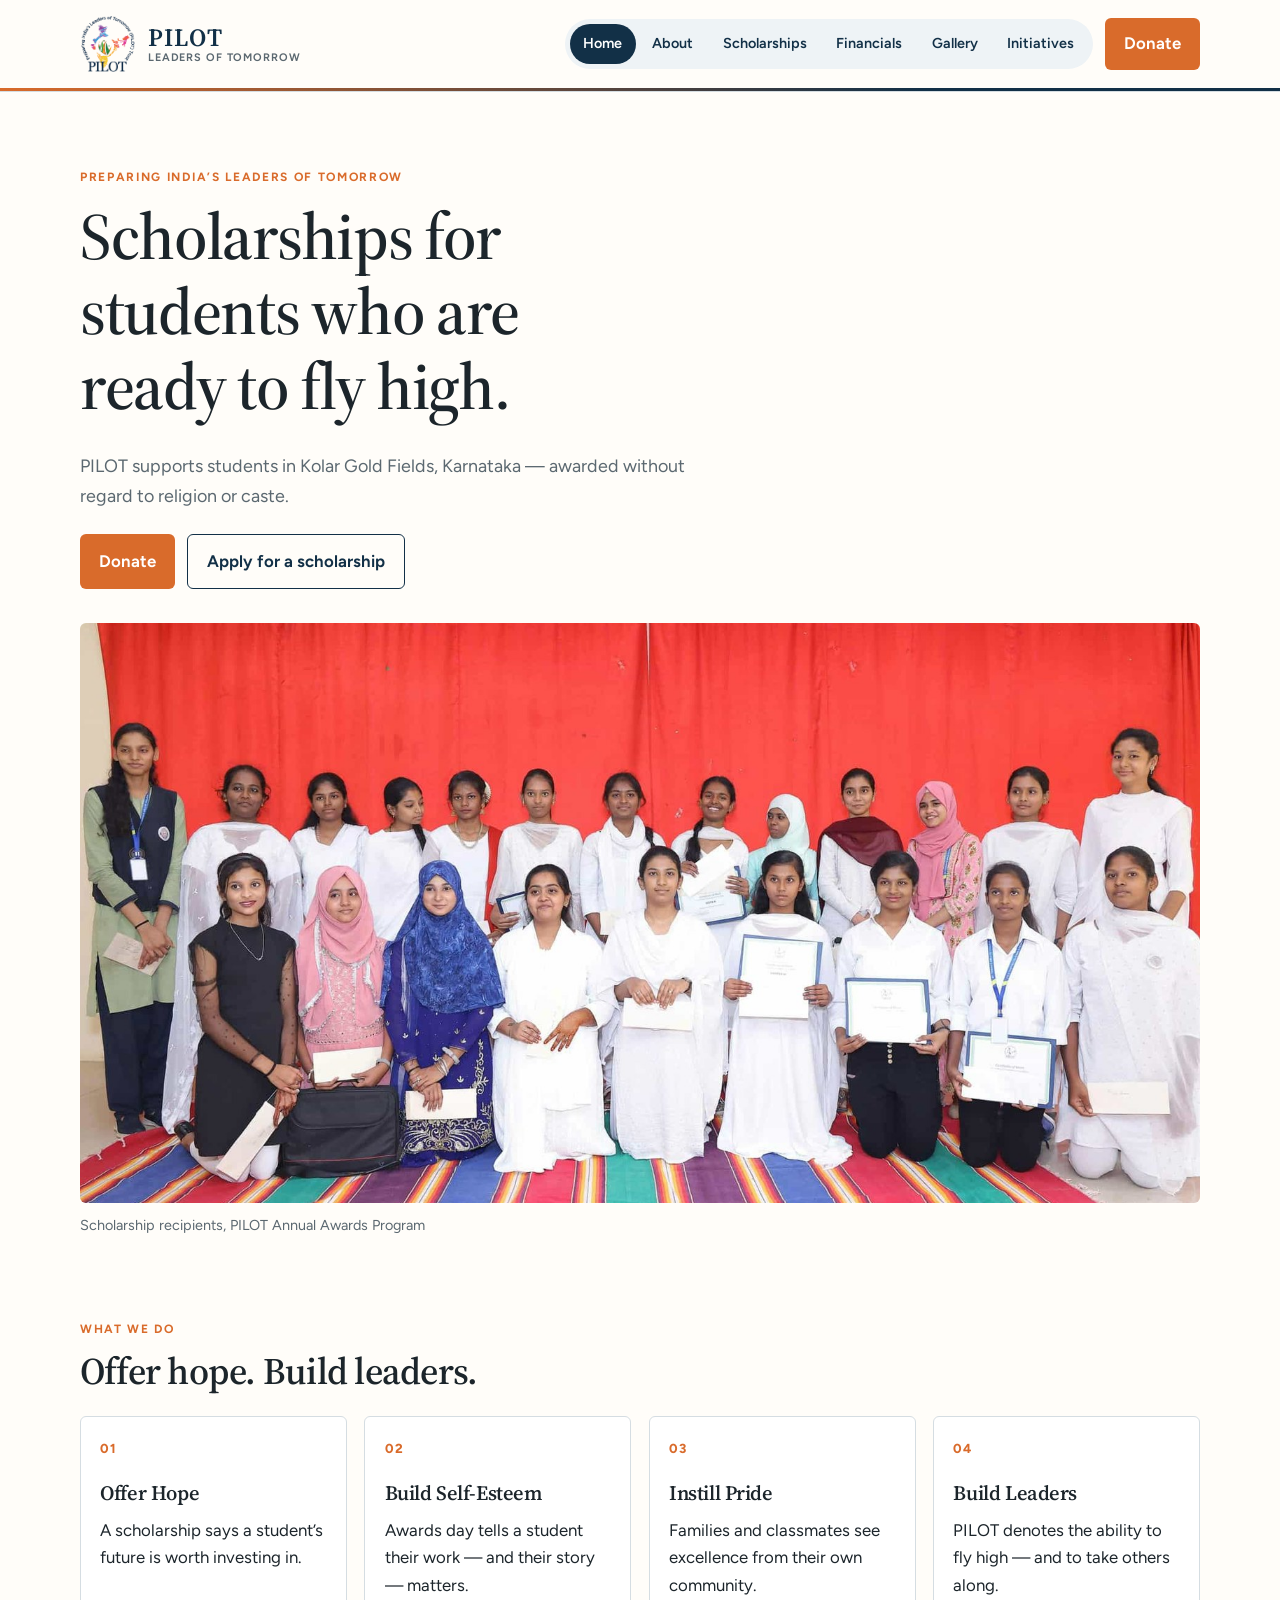
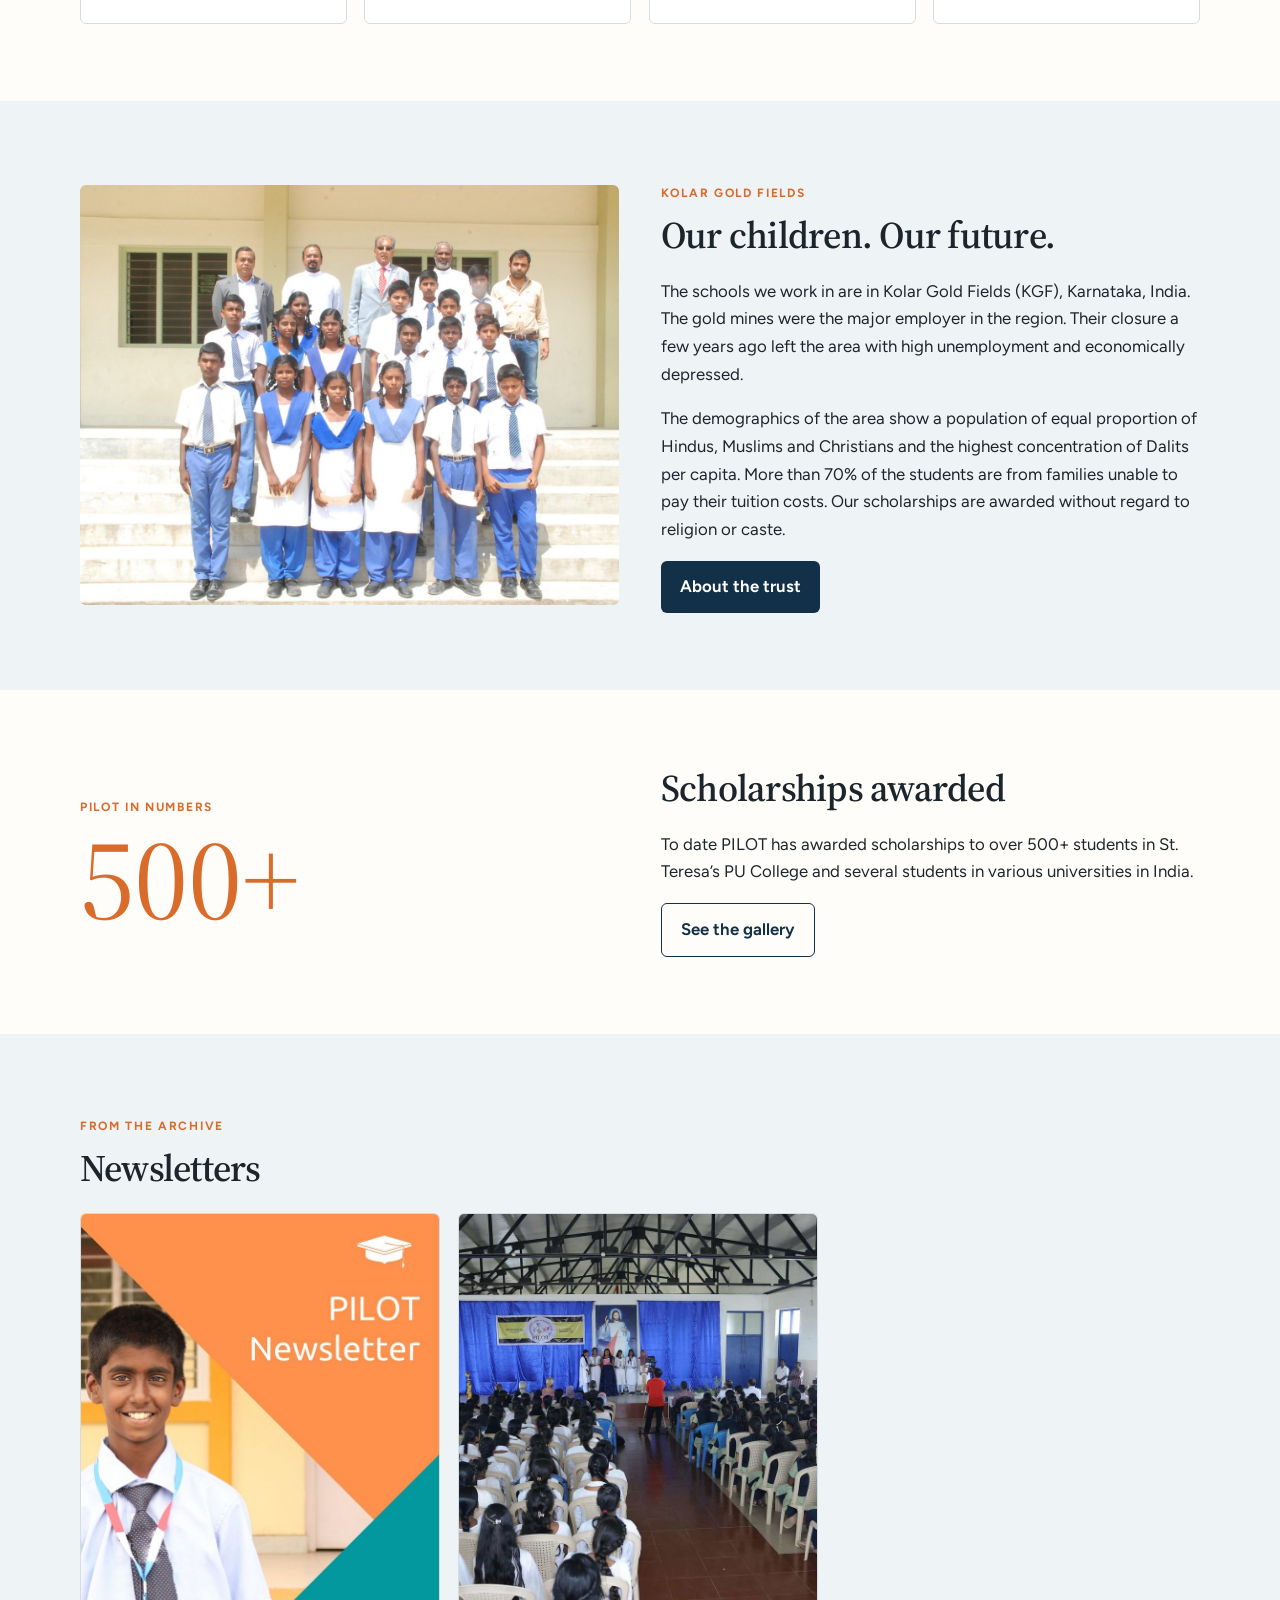
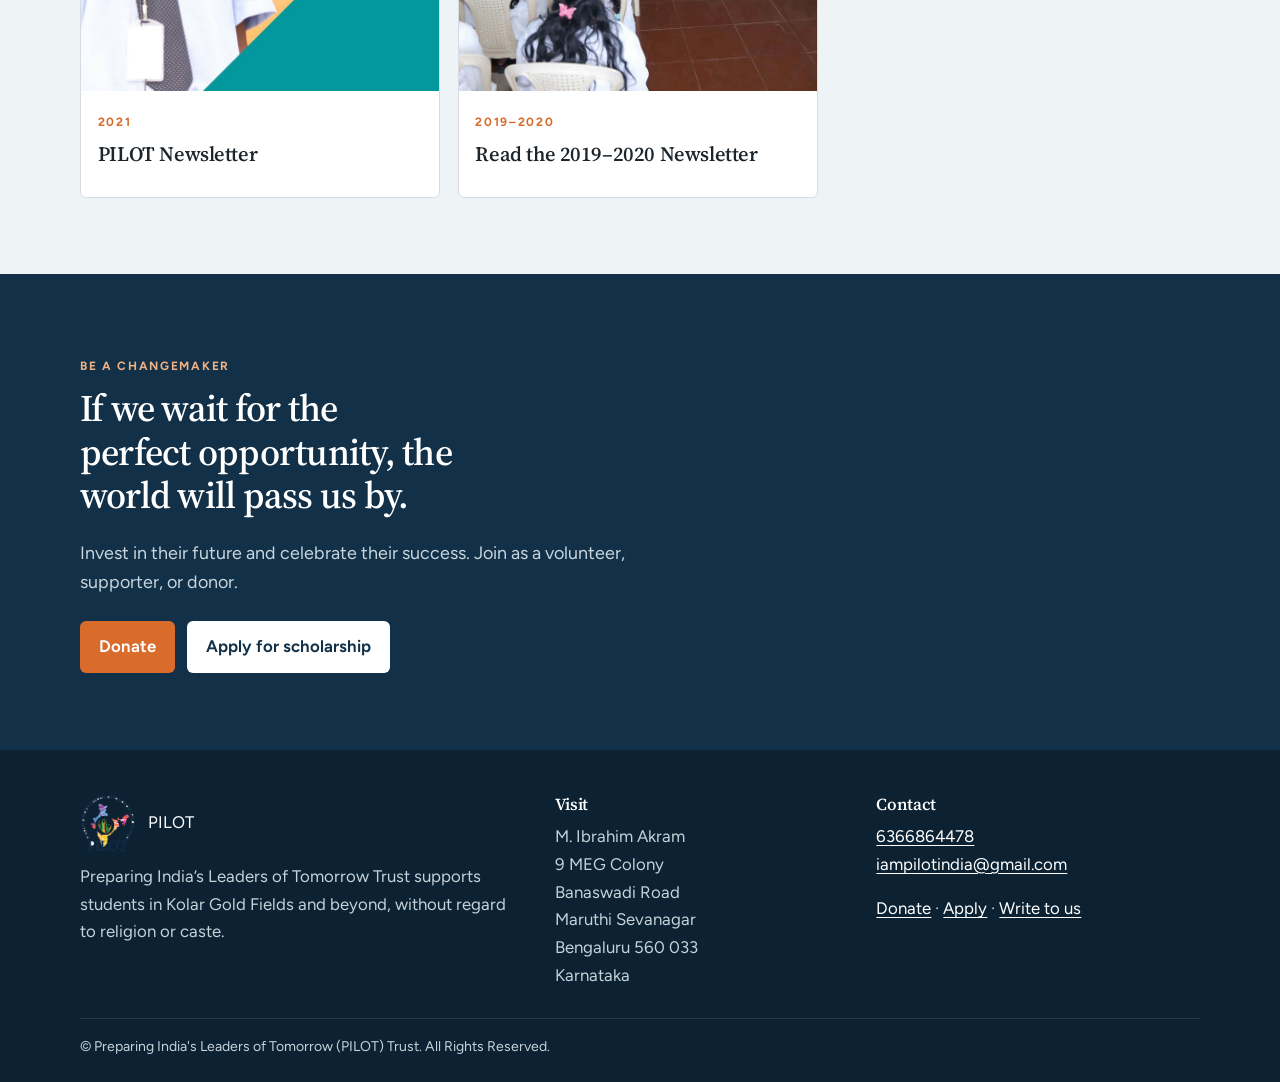
==== index.html @ 9d024131 "Redesign the header and show complete photos so gallery, initiatives, and donate are easier to use. " ====
<!DOCTYPE html>
<html lang="en">
<head>
  <meta charset="UTF-8">
  <meta name="viewport" content="width=device-width, initial-scale=1">
  <title>PILOT — Preparing India's Leaders of Tomorrow</title>
  <meta name="description" content="PILOT Trust awards scholarships in Kolar Gold Fields, Karnataka, without regard to religion or caste.">
  <link rel="icon" href="images/favicon.png">
  <link rel="preconnect" href="https://fonts.googleapis.com">
  <link rel="preconnect" href="https://fonts.gstatic.com" crossorigin>
  <link href="https://fonts.googleapis.com/css2?family=Figtree:wght@400;600;700&family=Source+Serif+4:opsz,wght@8..60,500;8..60,600&display=swap" rel="stylesheet">
  <link rel="stylesheet" href="css/styles.css?v=5">
</head>
<body>
<a class="skip" href="#main">Skip to content</a>
<header class="site-header">
  <div class="header-inner">
    <a class="brand" href="index.html">
      <img src="images/logo.png" alt="PILOT Trust">
      <span class="brand-text">
        <strong>PILOT</strong>
        <small>Leaders of Tomorrow</small>
      </span>
    </a>
    <div class="nav-cluster">
      <nav id="nav" class="nav" aria-label="Main">
        <a href="index.html" aria-current="page">Home</a>
        <a href="about.html">About</a>
        <a href="scholarship.html">Scholarships</a>
        <a href="financials.html">Financials</a>
        <a href="gallery.html">Gallery</a>
        <a href="initiatives.html">Initiatives</a>
      </nav>
      <button class="nav-toggle" type="button" aria-expanded="false" aria-controls="nav">Menu</button>
      <a class="btn btn-saffron header-donate" href="donate.html">Donate</a>
    </div>
  </div>
</header>

<main id="main">
  <section class="hero wrap">
    <p class="kicker">Preparing India’s Leaders of Tomorrow</p>
    <h1>Scholarships for students who are ready to fly high.</h1>
    <p class="lede">PILOT supports students in Kolar Gold Fields, Karnataka — awarded without regard to religion or caste.</p>
    <div class="hero-actions">
      <a class="btn btn-saffron" href="donate.html">Donate</a>
      <a class="btn btn-ghost" href="scholarship.html">Apply for a scholarship</a>
    </div>
  </section>

  <figure class="photo-block wrap">
    <img src="images/hero-home.jpg" alt="PILOT scholarship recipients at an awards ceremony">
    <figcaption>Scholarship recipients, PILOT Annual Awards Program</figcaption>
  </figure>

  <section class="section">
    <div class="wrap">
      <p class="kicker">What we do</p>
      <h2>Offer hope. Build leaders.</h2>
      <div class="grid-4">
        <article class="card">
          <p class="num">01</p>
          <h3>Offer Hope</h3>
          <p>A scholarship says a student’s future is worth investing in.</p>
        </article>
        <article class="card">
          <p class="num">02</p>
          <h3>Build Self-Esteem</h3>
          <p>Awards day tells a student their work — and their story — matters.</p>
        </article>
        <article class="card">
          <p class="num">03</p>
          <h3>Instill Pride</h3>
          <p>Families and classmates see excellence from their own community.</p>
        </article>
        <article class="card">
          <p class="num">04</p>
          <h3>Build Leaders</h3>
          <p>PILOT denotes the ability to fly high — and to take others along.</p>
        </article>
      </div>
    </div>
  </section>

  <section class="section section-mist">
    <div class="wrap grid-2">
      <figure class="split-photo">
        <img src="images/story-kgf.jpg" alt="Students and staff outside a school in Kolar Gold Fields">
      </figure>
      <div>
        <p class="kicker">Kolar Gold Fields</p>
        <h2>Our children. Our future.</h2>
        <p>The schools we work in are in Kolar Gold Fields (KGF), Karnataka, India. The gold mines were the major employer in the region. Their closure a few years ago left the area with high unemployment and economically depressed.</p>
        <p>The demographics of the area show a population of equal proportion of Hindus, Muslims and Christians and the highest concentration of Dalits per capita. More than 70% of the students are from families unable to pay their tuition costs. Our scholarships are awarded without regard to religion or caste.</p>
        <a class="btn btn-navy" href="about.html">About the trust</a>
      </div>
    </div>
  </section>

  <section class="section">
    <div class="wrap grid-2">
      <div>
        <p class="kicker">PILOT in numbers</p>
        <p class="stat"><span data-count="500">500</span>+</p>
      </div>
      <div>
        <h2>Scholarships awarded</h2>
        <p>To date PILOT has awarded scholarships to over 500+ students in St. Teresa’s PU College and several students in various universities in India.</p>
        <a class="btn btn-ghost" href="gallery.html">See the gallery</a>
      </div>
    </div>
  </section>

  <section class="section section-mist">
    <div class="wrap">
      <p class="kicker">From the archive</p>
      <h2>Newsletters</h2>
      <div class="news-pair">
        <a class="news-card" href="docs/newsletter-2021.pdf">
          <img src="images/newsletter-cover.jpg" alt="PILOT newsletter cover">
          <div>
            <p class="kicker">2021</p>
            <h3>PILOT Newsletter</h3>
          </div>
        </a>
        <a class="news-card" href="docs/newsletter-2019-2020.pdf">
          <img src="images/story-awards.jpg" alt="Students at a PILOT awards program">
          <div>
            <p class="kicker">2019–2020</p>
            <h3>Read the 2019–2020 Newsletter</h3>
          </div>
        </a>
      </div>
    </div>
  </section>

  <section class="section section-navy">
    <div class="wrap">
      <p class="kicker">Be a changemaker</p>
      <h2>If we wait for the perfect opportunity, the world will pass us by.</h2>
      <p class="lede">Invest in their future and celebrate their success. Join as a volunteer, supporter, or donor.</p>
      <div class="hero-actions">
        <a class="btn btn-saffron" href="donate.html">Donate</a>
        <a class="btn btn-light" href="scholarship.html">Apply for scholarship</a>
      </div>
    </div>
  </section>
</main>

<footer class="site-footer">
  <div class="wrap footer-grid">
    <div>
      <a class="brand" href="index.html">
        <img src="images/logo.png" alt="">
        <span>PILOT</span>
      </a>
      <p>Preparing India’s Leaders of Tomorrow Trust supports students in Kolar Gold Fields and beyond, without regard to religion or caste.</p>
    </div>
    <div>
      <h3>Visit</h3>
      <p>M. Ibrahim Akram<br>9 MEG Colony<br>Banaswadi Road<br>Maruthi Sevanagar<br>Bengaluru 560 033<br>Karnataka</p>
    </div>
    <div>
      <h3>Contact</h3>
      <p><a href="tel:6366864478">6366864478</a><br>
      <a href="mailto:iampilotindia@gmail.com">iampilotindia@gmail.com</a></p>
      <p><a href="donate.html">Donate</a> · <a href="scholarship.html">Apply</a> · <a href="about.html">Write to us</a></p>
    </div>
  </div>
  <div class="wrap legal">© Preparing India's Leaders of Tomorrow (PILOT) Trust. All Rights Reserved.</div>
</footer>
<script src="js/main.js"></script>
</body>
</html>
---- css/styles.css ----
:root {
  --navy: #123047;
  --navy-2: #0c2233;
  --saffron: #d96b2b;
  --saffron-hover: #c05c22;
  --paper: #fffdf9;
  --mist: #eef3f6;
  --ink: #1c252b;
  --muted: #5b6870;
  --line: #d5dde2;
  --max: 1120px;
  --header: 88px;
  --serif: "Source Serif 4", Georgia, serif;
  --sans: "Figtree", system-ui, sans-serif;
  --ease: 0.18s ease;
}

*,
*::before,
*::after { box-sizing: border-box; }

html { scroll-behavior: smooth; }

body {
  margin: 0;
  min-height: 100vh;
  display: flex;
  flex-direction: column;
  color: var(--ink);
  background: var(--paper);
  font-family: var(--sans);
  font-size: 1.05rem;
  line-height: 1.65;
  -webkit-font-smoothing: antialiased;
}

body.nav-open,
body.lb-open { overflow: hidden; }

main { flex: 1; }

img { max-width: 100%; height: auto; display: block; }
figure { margin: 0; }

a {
  color: var(--saffron);
  text-underline-offset: 0.15em;
}

a:hover { color: var(--saffron-hover); }

:focus-visible {
  outline: 2px solid var(--saffron);
  outline-offset: 3px;
}

::selection {
  background: #f4d3bf;
  color: var(--ink);
}

h1, h2, h3 {
  font-family: var(--serif);
  font-weight: 560;
  line-height: 1.15;
  letter-spacing: -0.02em;
  margin: 0 0 0.55em;
  text-wrap: balance;
}

h2 { font-size: clamp(1.7rem, 3.2vw, 2.35rem); }
h3 { font-size: 1.28rem; }

p { margin: 0 0 1em; }
p:last-child { margin-bottom: 0; }

.skip {
  position: absolute;
  left: 1rem;
  top: -3rem;
  z-index: 80;
  background: var(--saffron);
  color: #fff;
  padding: 0.4rem 0.7rem;
  text-decoration: none;
}

.skip:focus { top: 1rem; }

.wrap {
  width: min(var(--max), calc(100% - 2.25rem));
  margin-inline: auto;
}

.kicker {
  display: inline-block;
  color: var(--saffron);
  font-size: 0.75rem;
  font-weight: 700;
  letter-spacing: 0.14em;
  text-transform: uppercase;
  margin-bottom: 0.65rem;
}

.lede {
  font-size: 1.12rem;
  color: var(--muted);
  max-width: 38rem;
}

.site-header {
  position: sticky;
  top: 0;
  z-index: 40;
  background: rgba(255, 253, 249, 0.96);
  backdrop-filter: blur(14px);
  color: var(--navy);
  border-bottom: 1px solid var(--line);
}

.site-header::after {
  content: "";
  display: block;
  height: 3px;
  background: linear-gradient(90deg, var(--saffron) 0%, var(--navy) 72%);
}

.header-inner {
  position: relative;
  width: min(var(--max), calc(100% - 2.25rem));
  margin: 0 auto;
  min-height: 88px;
  display: flex;
  align-items: center;
  gap: 1rem;
}

.brand {
  display: flex;
  align-items: center;
  gap: 0.75rem;
  color: var(--navy);
  text-decoration: none;
  flex-shrink: 0;
}

.brand:hover { color: var(--navy); }

.brand img {
  width: 56px;
  height: 56px;
  object-fit: contain;
}

.brand-text {
  display: flex;
  flex-direction: column;
  gap: 0.08rem;
  line-height: 1.1;
}

.brand-text strong {
  font-family: var(--serif);
  font-size: 1.55rem;
  font-weight: 600;
  letter-spacing: 0.04em;
}

.brand-text small {
  font-size: 0.68rem;
  font-weight: 650;
  letter-spacing: 0.08em;
  text-transform: uppercase;
  color: var(--muted);
}

.nav-cluster {
  display: flex;
  align-items: center;
  gap: 0.75rem;
  margin-left: auto;
}

.nav {
  display: flex;
  align-items: center;
  gap: 0.15rem;
  padding: 0.3rem;
  background: var(--mist);
  border-radius: 999px;
}

.nav a {
  color: var(--navy);
  text-decoration: none;
  font-size: 0.9rem;
  font-weight: 600;
  padding: 0.5rem 0.85rem;
  border-radius: 999px;
}

.nav a:hover {
  color: var(--navy);
  background: #fff;
}

.nav a[aria-current="page"] {
  color: #fff;
  background: var(--navy);
}

.nav-toggle {
  display: none;
  margin-left: auto;
  background: var(--navy);
  color: #fff;
  border: 0;
  border-radius: 999px;
  padding: 0.5rem 0.95rem;
  font: inherit;
  font-size: 0.9rem;
  font-weight: 650;
  cursor: pointer;
}

.header-donate {
  flex-shrink: 0;
  padding: 0.55rem 1.1rem;
  font-size: 0.92rem;
  border-radius: 999px;
}

.header-inner > .header-donate { margin-left: auto; }

.site-footer .brand { color: #fff; }
.site-footer .brand:hover { color: #fff; }
.site-footer .brand-text small { color: #9eb0ba; }

.btn {
  display: inline-flex;
  align-items: center;
  justify-content: center;
  border: 0;
  border-radius: 6px;
  padding: 0.78rem 1.2rem;
  font: inherit;
  font-weight: 650;
  text-decoration: none;
  cursor: pointer;
  transition: background var(--ease), color var(--ease), border-color var(--ease), transform var(--ease);
}

.btn:hover { color: #fff; }

.btn-saffron { background: var(--saffron); color: #fff; }
.btn-saffron:hover { background: var(--saffron-hover); color: #fff; }
.btn-navy { background: var(--navy); color: #fff; }
.btn-navy:hover { background: var(--navy-2); color: #fff; }
.btn-ghost {
  background: transparent;
  color: var(--navy);
  border: 1px solid var(--navy);
}
.btn-ghost:hover { background: var(--navy); color: #fff; }
.btn-light { background: #fff; color: var(--navy); }
.btn-light:hover { background: var(--mist); color: var(--navy); }

.hero { padding: clamp(2.6rem, 5.5vw, 4.5rem) 0 0.4rem; }

.hero h1 {
  font-size: clamp(2.3rem, 5.6vw, 4.1rem);
  max-width: 16ch;
  margin-bottom: 0.4em;
}

.hero-actions {
  display: flex;
  flex-wrap: wrap;
  gap: 0.7rem;
  margin-top: 1.5rem;
}

.photo-block { margin: 1.75rem auto 0; }

.photo-block img {
  width: 100%;
  max-height: 580px;
  object-fit: cover;
  border-radius: 6px;
}

.photo-block figcaption {
  color: var(--muted);
  font-size: 0.9rem;
  margin-top: 0.65rem;
}

.section { padding: clamp(3.2rem, 6vw, 5.2rem) 0; }
.section-mist { background: var(--mist); }
.section-navy { background: var(--navy); color: #fff; }
.section-navy .lede,
.section-navy p { color: #c9d6de; }
.section-navy .kicker { color: #f0b184; }
.section-navy h2 { max-width: 22ch; }

.grid-4,
.grid-3,
.grid-2 {
  display: grid;
  gap: 1.1rem;
  margin-top: 1.4rem;
}

.grid-4 { grid-template-columns: repeat(4, 1fr); }
.grid-3 { grid-template-columns: repeat(3, 1fr); }
.grid-2 {
  grid-template-columns: 1fr 1fr;
  align-items: center;
  gap: 2.6rem;
  margin-top: 0;
}

.card {
  background: #fff;
  border: 1px solid var(--line);
  padding: 1.3rem 1.2rem 1.45rem;
  border-radius: 6px;
}

.card .num {
  color: var(--saffron);
  font-weight: 750;
  font-size: 0.82rem;
  letter-spacing: 0.08em;
  margin-bottom: 1.4rem;
}

.stat {
  font-family: var(--serif);
  font-size: clamp(4.4rem, 11vw, 7.2rem);
  line-height: 0.9;
  color: var(--saffron);
  margin: 0;
}

.split-photo img {
  width: 100%;
  height: 420px;
  object-fit: cover;
  border-radius: 6px;
}

.trustees { align-items: stretch; }
.trustees .card { text-align: center; }

.trustees img {
  width: 168px;
  height: 168px;
  margin: 0 auto 1rem;
  object-fit: cover;
  object-position: top;
  border-radius: 50%;
  background: var(--mist);
}

.trustees p { color: var(--muted); }

.form { display: grid; gap: 0.9rem; }

.form label {
  display: grid;
  gap: 0.32rem;
  font-weight: 650;
  font-size: 0.92rem;
}

.form input,
.form textarea {
  font: inherit;
  font-weight: 400;
  border: 1px solid var(--line);
  padding: 0.75rem 0.85rem;
  border-radius: 6px;
  background: #fff;
  color: var(--ink);
}

.form input:focus,
.form textarea:focus {
  outline: none;
  border-color: var(--navy);
  box-shadow: 0 0 0 3px rgba(18, 48, 71, 0.12);
}

.form textarea { min-height: 8.5rem; resize: vertical; }
.form input[type="file"] { padding: 0.55rem; }
.hp { position: absolute; left: -9999px; width: 1px; height: 1px; overflow: hidden; }

.steps .card { border-top: 3px solid var(--saffron); }

.update-card,
.news-card {
  display: block;
  text-decoration: none;
  color: inherit;
  background: #fff;
  border: 1px solid var(--line);
  border-radius: 6px;
  overflow: hidden;
  transition: transform var(--ease), box-shadow var(--ease);
}

.update-card:hover,
.news-card:hover {
  color: inherit;
  transform: translateY(-2px);
  box-shadow: 0 10px 28px rgba(18, 48, 71, 0.08);
}

.update-card img,
.news-card img {
  width: 100%;
  aspect-ratio: 1;
  object-fit: cover;
}

.news-card img { aspect-ratio: 3 / 4; }
.update-card div,
.news-card div { padding: 1rem 1.05rem 1.15rem; }

.news-pair {
  display: grid;
  grid-template-columns: repeat(2, minmax(0, 360px));
  gap: 1.1rem;
  margin-top: 1.4rem;
}

.masonry {
  column-count: 3;
  column-gap: 1rem;
}

.masonry > * {
  break-inside: avoid;
  margin: 0 0 1rem;
  display: block;
  background: #fff;
  border: 1px solid var(--line);
  border-radius: 8px;
  overflow: hidden;
}

.masonry img {
  width: 100%;
  height: auto;
  display: block;
  object-fit: contain;
}

.masonry figure { cursor: pointer; }

.masonry figcaption {
  color: var(--ink);
  font-size: 0.86rem;
  line-height: 1.4;
  padding: 0.7rem 0.8rem 0.85rem;
}

.donate-grid {
  display: grid;
  grid-template-columns: 1fr 1fr;
  gap: 2.4rem;
  align-items: start;
}

.donate-grid h2 { margin-top: 0; }

.amounts {
  display: grid;
  grid-template-columns: 1fr 1fr;
  gap: 0.75rem;
  margin: 1.1rem 0 1rem;
}

.amount {
  border: 1px solid var(--line);
  background: #fff;
  padding: 1.15rem 1.05rem;
  text-align: left;
  font: inherit;
  border-radius: 8px;
  cursor: pointer;
  transition: background var(--ease), color var(--ease), border-color var(--ease);
}

.amount strong {
  display: block;
  font-family: var(--serif);
  font-size: 1.7rem;
  margin-bottom: 0.25rem;
}

.amount span {
  display: block;
  color: var(--muted);
  font-size: 0.9rem;
}

.amount:hover { border-color: var(--navy); }

.amount.is-active {
  background: var(--navy);
  color: #fff;
  border-color: var(--navy);
}

.amount.is-active span { color: #c9d6de; }

.donate-note {
  background: var(--mist);
  padding: 0.85rem 1rem;
  border-radius: 6px;
  margin: 0 0 0.4rem;
}

.donate-card { margin-bottom: 0.85rem; }
.donate-card h3 { margin-bottom: 0.35em; }

.tax-note {
  background: #fff7ee;
  border: 1px solid #efd4bb;
  border-radius: 8px;
  padding: 1rem 1.1rem;
  margin-top: 0.4rem;
}

.bank {
  display: contents;
}

.dl {
  display: grid;
  grid-template-columns: 7.5rem 1fr;
  gap: 0.4rem 0.7rem;
  margin: 0.8rem 0 0;
}

.dl dt { color: var(--muted); font-size: 0.88rem; }
.dl dd {
  margin: 0;
  font-weight: 650;
  font-variant-numeric: tabular-nums;
  overflow-wrap: anywhere;
}

.bars { display: grid; gap: 1.1rem; margin-bottom: 1.8rem; }

.bar-row span {
  display: flex;
  justify-content: space-between;
  font-weight: 650;
  margin-bottom: 0.35rem;
}

.bar {
  height: 8px;
  background: #dce3e8;
  border-radius: 99px;
  overflow: hidden;
}

.bar i {
  display: block;
  height: 100%;
  width: 0;
  background: var(--navy);
  transition: width 0.9s ease;
}

.bar.accent i { background: var(--saffron); }

.essay {
  background: var(--mist);
  padding: 1.15rem 1.25rem;
  border-left: 3px solid var(--saffron);
  margin: 0.8rem 0 1.1rem;
}

.essay ol { padding-left: 1.15rem; margin: 0; }
.essay li + li { margin-top: 0.7rem; }

.video {
  position: relative;
  padding-top: 56.25%;
  background: #000;
  border-radius: 6px;
  overflow: hidden;
  margin-top: 1.2rem;
}

.video iframe {
  position: absolute;
  inset: 0;
  width: 100%;
  height: 100%;
  border: 0;
}

.lightbox {
  position: fixed;
  inset: 0;
  background: rgba(12, 34, 51, 0.94);
  display: none;
  place-items: center;
  padding: 2.4rem 1.4rem;
  z-index: 80;
}

.lightbox.is-open { display: grid; }

.lightbox img {
  max-width: min(92vw, 1000px);
  max-height: 74vh;
  object-fit: contain;
}

.lightbox p {
  color: #fff;
  text-align: center;
  margin-top: 0.75rem;
  max-width: 40rem;
}

.lightbox-close {
  position: absolute;
  top: 0.8rem;
  right: 1rem;
  background: none;
  border: 0;
  color: #fff;
  font-size: 2rem;
  line-height: 1;
  cursor: pointer;
}

.site-footer {
  background: var(--navy-2);
  color: #c5d2da;
  padding: 2.8rem 0 1.5rem;
}

.footer-grid {
  display: grid;
  grid-template-columns: 1.3fr 0.85fr 0.95fr;
  gap: 2rem;
}

.site-footer h3 {
  color: #fff;
  font-size: 1.05rem;
  margin-bottom: 0.55rem;
}

.site-footer a { color: #fff; }
.site-footer a:hover { color: #f0b184; }
.site-footer .brand { margin-bottom: 0.75rem; }

.legal {
  margin-top: 1.8rem;
  padding-top: 1rem;
  border-top: 1px solid rgba(255, 255, 255, 0.1);
  font-size: 0.88rem;
}

@media (max-width: 980px) {
  .grid-4,
  .grid-3,
  .amounts,
  .news-pair { grid-template-columns: 1fr 1fr; }

  .grid-2,
  .donate-grid,
  .footer-grid { grid-template-columns: 1fr; }

  .grid-2 { gap: 1.6rem; }
  .masonry { column-count: 2; }
}

@media (max-width: 900px) {
  .nav-toggle { display: inline-flex; }

  .nav {
    display: none;
    position: absolute;
    top: calc(100% + 0.65rem);
    right: 0;
    left: auto;
    width: min(22rem, calc(100vw - 2.25rem));
    margin: 0;
    background: var(--paper);
    border: 1px solid var(--line);
    border-radius: 14px;
    flex-direction: column;
    align-items: stretch;
    padding: 0.45rem;
    gap: 0.15rem;
    box-shadow: 0 18px 40px rgba(18, 48, 71, 0.14);
    z-index: 50;
  }

  .nav a {
    padding: 0.72rem 0.9rem;
    border-radius: 10px;
  }

  .nav a[aria-current="page"] { background: var(--navy); }

  .nav.is-open { display: flex; }
}

@media (max-width: 720px) {
  .donate-grid,
  .grid-4,
  .grid-3,
  .amounts,
  .steps,
  .news-pair { grid-template-columns: 1fr; }

  .masonry { column-count: 1; }
  .brand-text small { display: none; }
  .split-photo img { height: 280px; }
  .photo-block img { max-height: 340px; }
  .trustees img { width: 140px; height: 140px; }
}

@media (prefers-reduced-motion: reduce) {
  html { scroll-behavior: auto; }
  *,
  *::before,
  *::after {
    transition: none !important;
    animation: none !important;
  }
}
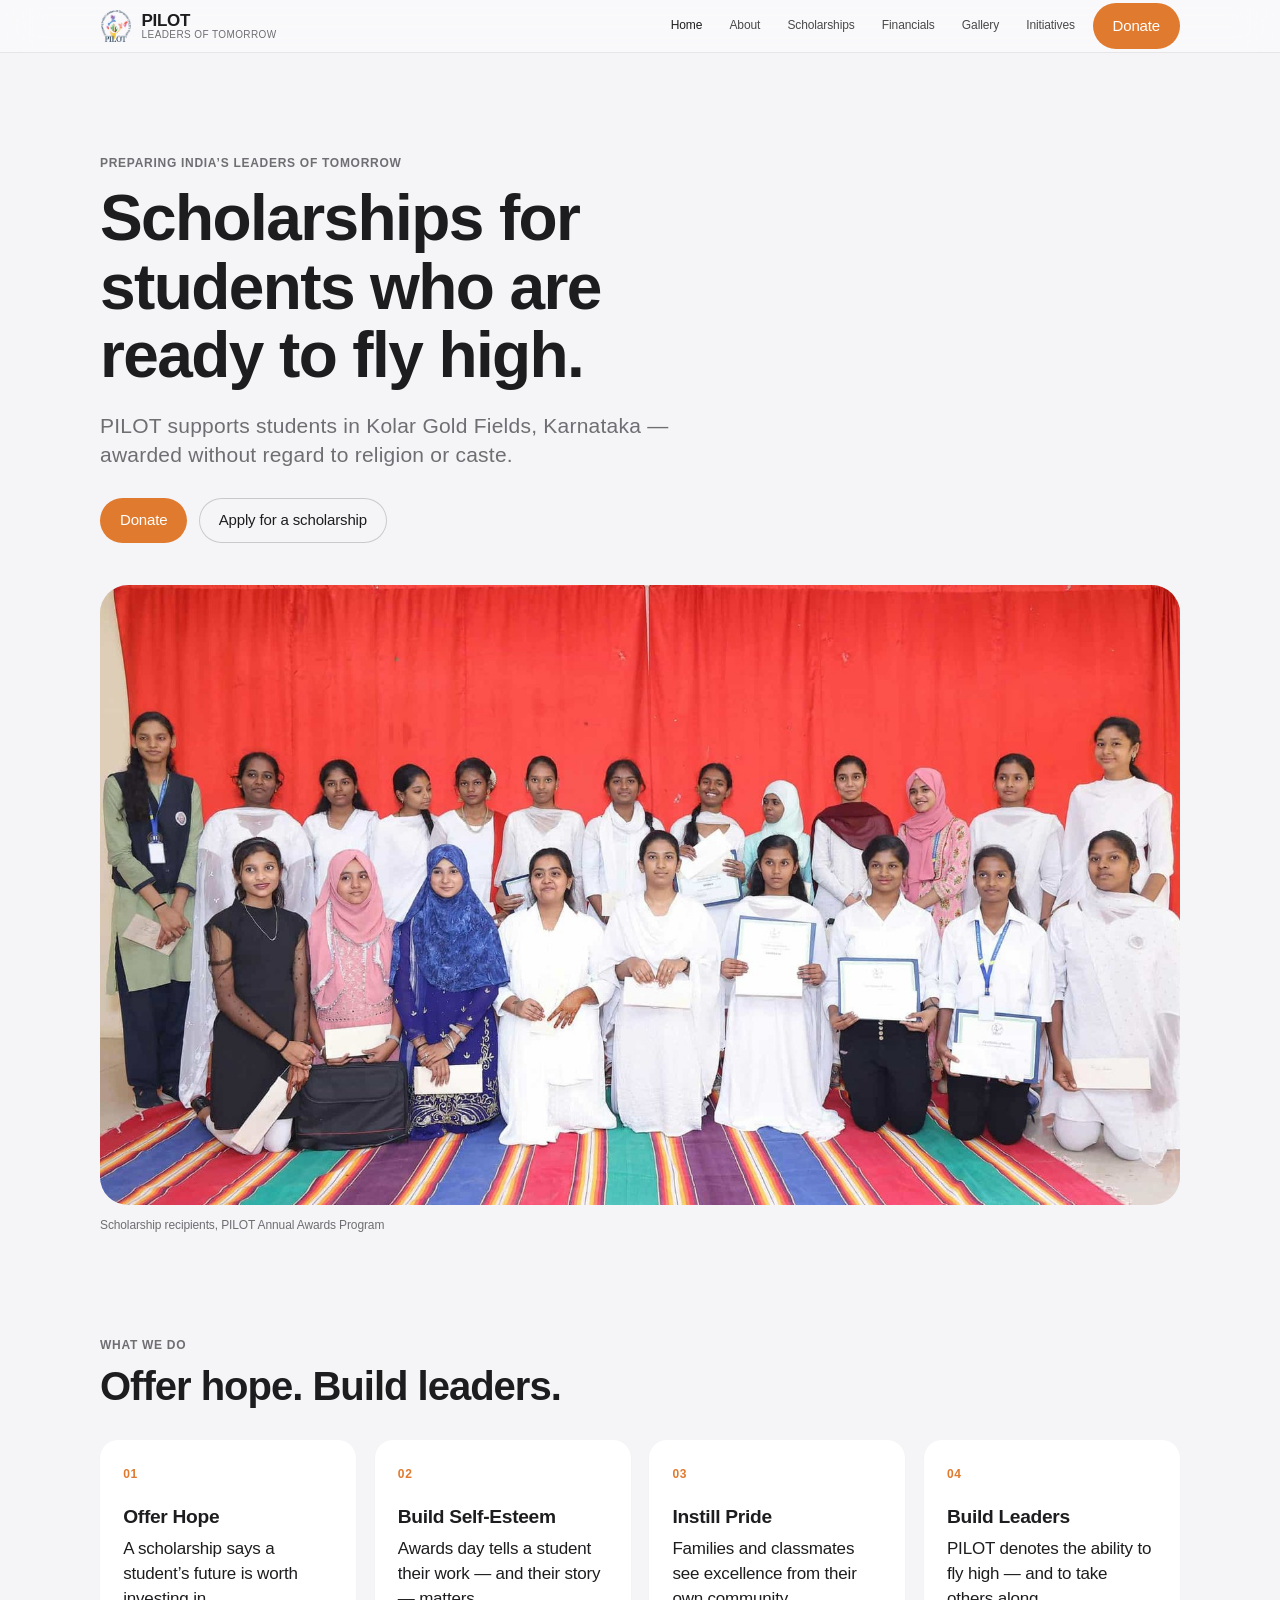
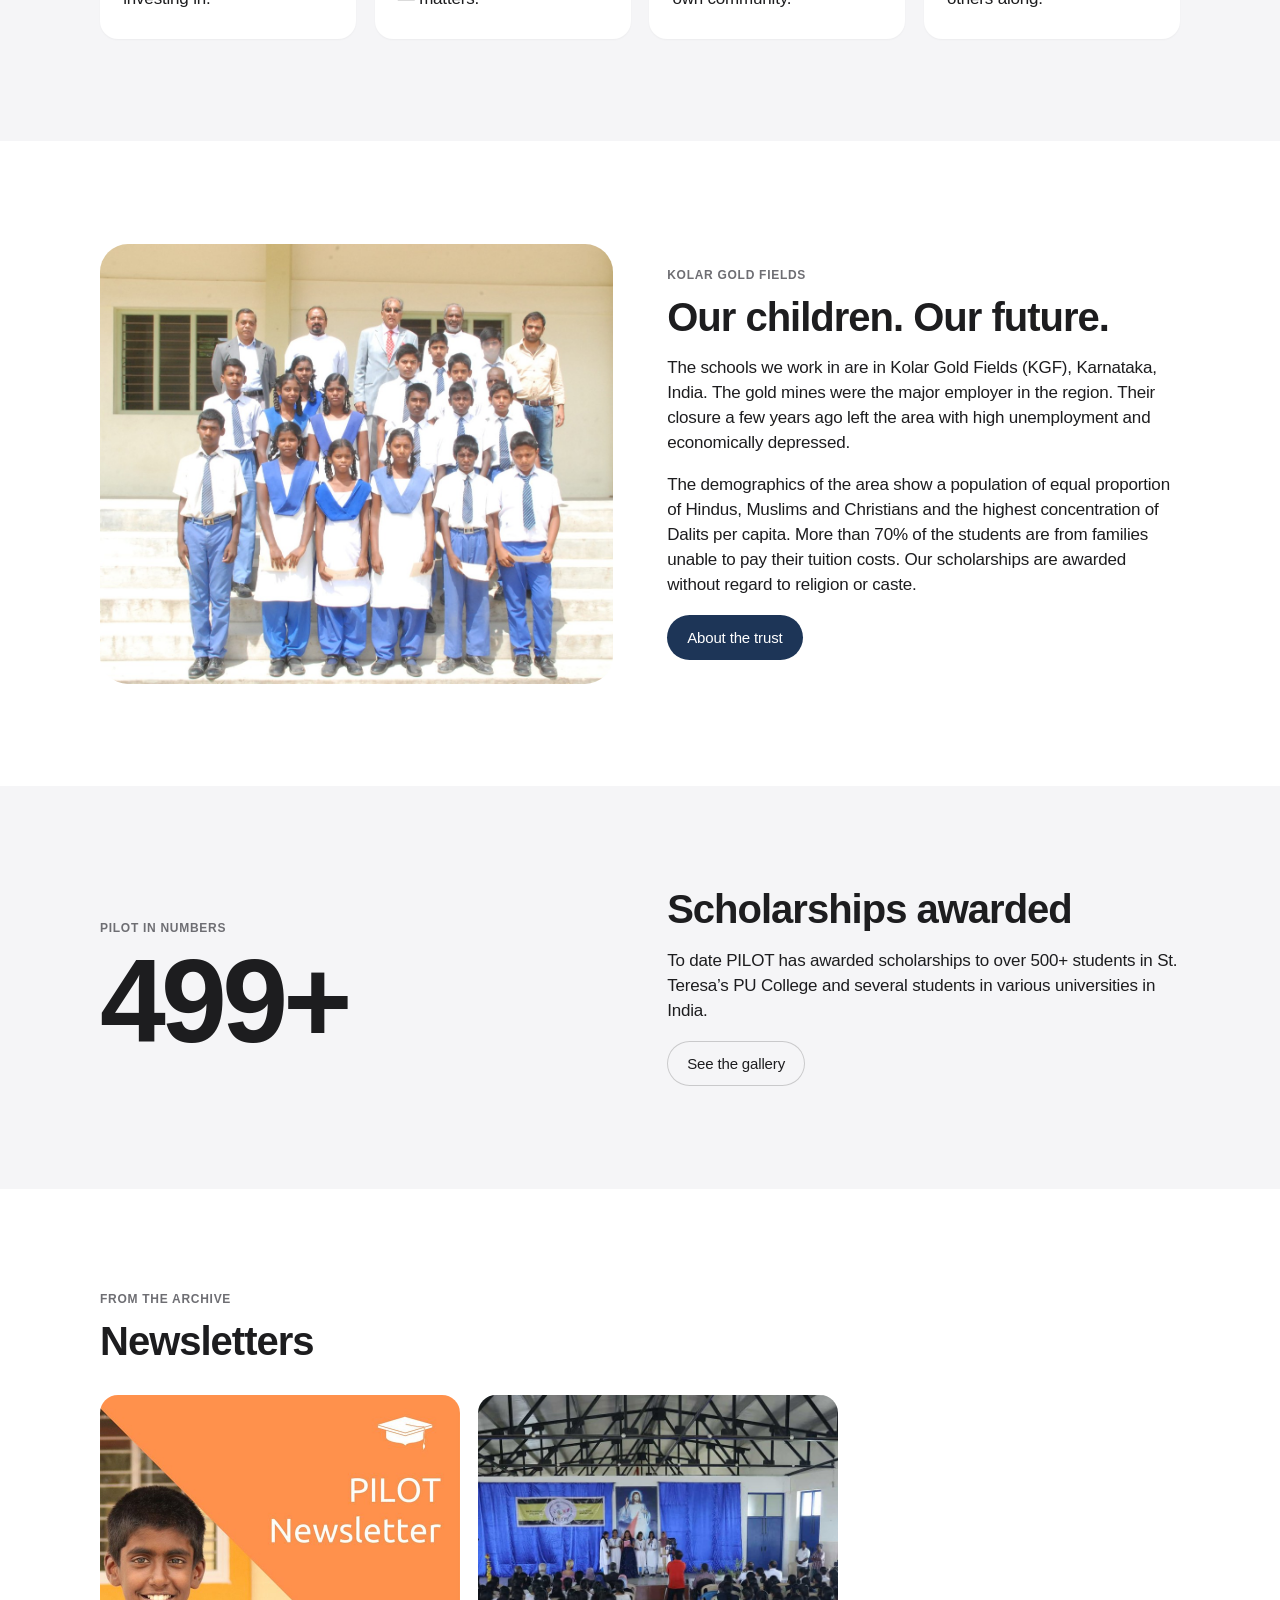
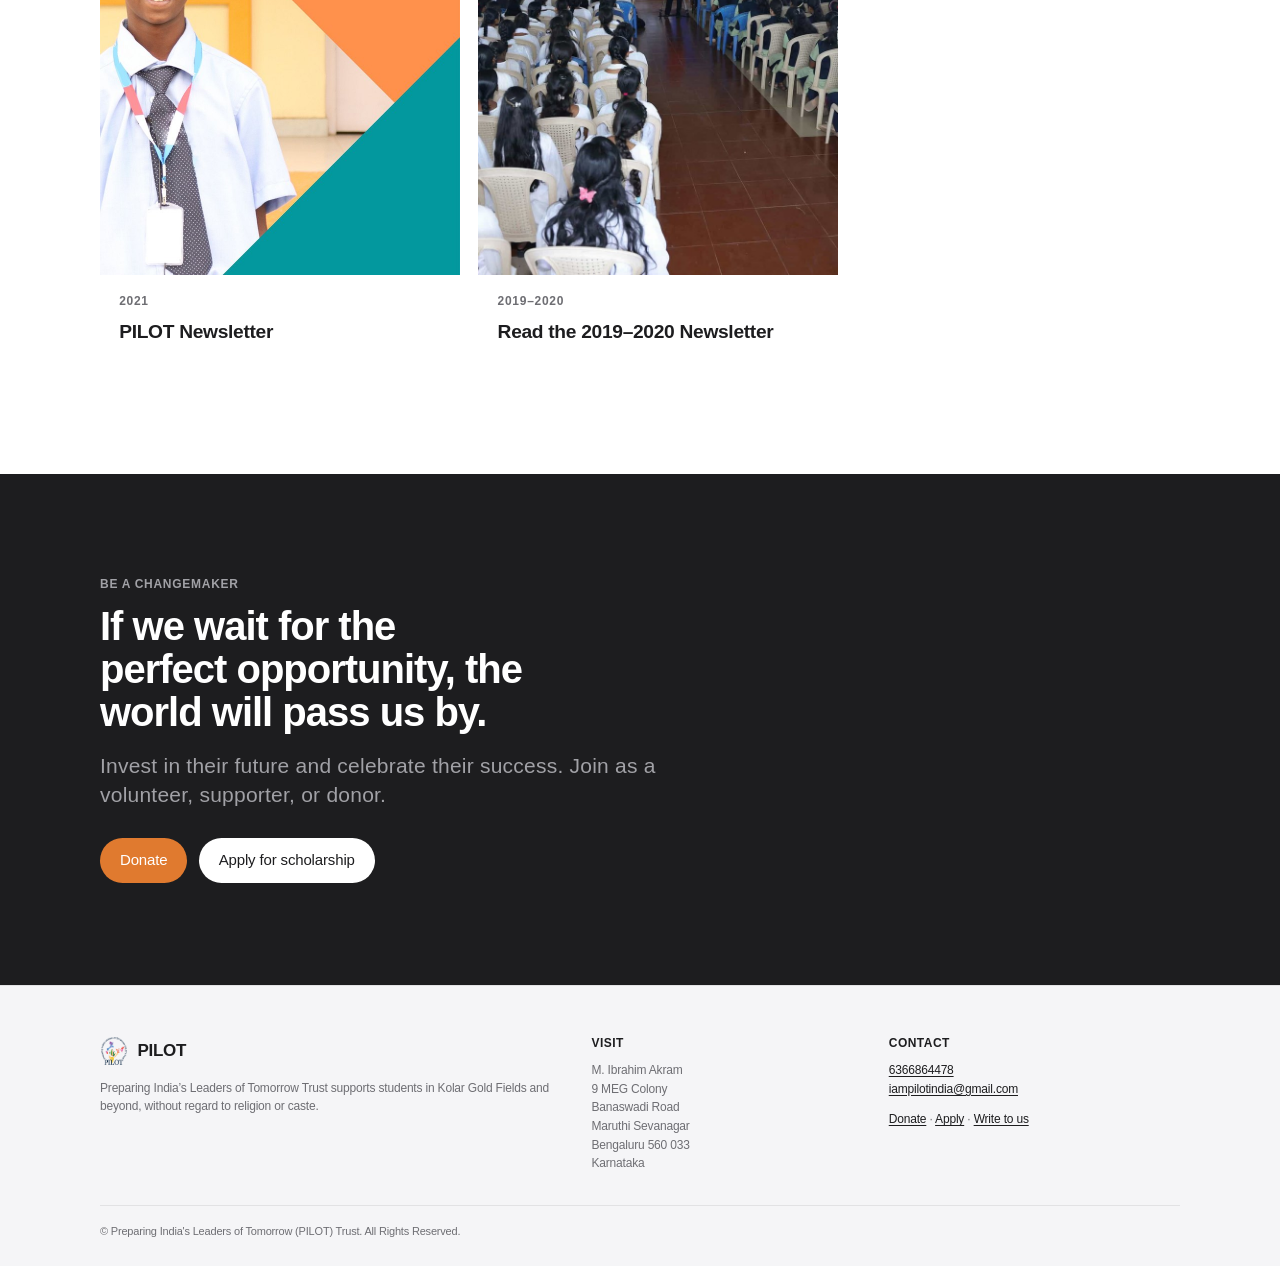
==== commit 94c01df5: "Bring every page to a quieter Apple-like system so type, spacing, and chrome feel consistent. Co-aut" ====
--- a/index.html
+++ b/index.html
@@ -6,10 +6,8 @@
   <title>PILOT — Preparing India's Leaders of Tomorrow</title>
   <meta name="description" content="PILOT Trust awards scholarships in Kolar Gold Fields, Karnataka, without regard to religion or caste.">
   <link rel="icon" href="images/favicon.png">
-  <link rel="preconnect" href="https://fonts.googleapis.com">
-  <link rel="preconnect" href="https://fonts.gstatic.com" crossorigin>
-  <link href="https://fonts.googleapis.com/css2?family=Figtree:wght@400;600;700&family=Source+Serif+4:opsz,wght@8..60,500;8..60,600&display=swap" rel="stylesheet">
-  <link rel="stylesheet" href="css/styles.css?v=5">
+  <meta name="theme-color" content="#f5f5f7">
+  <link rel="stylesheet" href="css/styles.css?v=6">
 </head>
 <body>
 <a class="skip" href="#main">Skip to content</a>
@@ -169,6 +167,6 @@
   </div>
   <div class="wrap legal">© Preparing India's Leaders of Tomorrow (PILOT) Trust. All Rights Reserved.</div>
 </footer>
-<script src="js/main.js"></script>
+<script src="js/main.js?v=2"></script>
 </body>
 </html>
--- a/css/styles.css
+++ b/css/styles.css
@@ -1,25 +1,29 @@
 :root {
-  --navy: #123047;
-  --navy-2: #0c2233;
-  --saffron: #d96b2b;
-  --saffron-hover: #c05c22;
-  --paper: #fffdf9;
-  --mist: #eef3f6;
-  --ink: #1c252b;
-  --muted: #5b6870;
-  --line: #d5dde2;
-  --max: 1120px;
-  --header: 88px;
-  --serif: "Source Serif 4", Georgia, serif;
-  --sans: "Figtree", system-ui, sans-serif;
-  --ease: 0.18s ease;
+  --navy: #1d3557;
+  --navy-2: #12243b;
+  --saffron: #e07a2f;
+  --saffron-hover: #c96a24;
+  --paper: #f5f5f7;
+  --surface: #ffffff;
+  --ink: #1d1d1f;
+  --muted: #6e6e73;
+  --line: rgba(0, 0, 0, 0.08);
+  --max: 1080px;
+  --header: 52px;
+  --radius: 18px;
+  --radius-sm: 12px;
+  --sans: -apple-system, BlinkMacSystemFont, "SF Pro Text", "SF Pro Display", "Segoe UI", Roboto, Helvetica, Arial, sans-serif;
+  --ease: 0.28s cubic-bezier(0.25, 0.1, 0.25, 1);
 }
 
 *,
 *::before,
 *::after { box-sizing: border-box; }
 
-html { scroll-behavior: smooth; }
+html {
+  scroll-behavior: smooth;
+  color-scheme: light;
+}
 
 body {
   margin: 0;
@@ -29,9 +33,11 @@
   color: var(--ink);
   background: var(--paper);
   font-family: var(--sans);
-  font-size: 1.05rem;
-  line-height: 1.65;
+  font-size: 17px;
+  line-height: 1.47;
+  letter-spacing: -0.011em;
   -webkit-font-smoothing: antialiased;
+  -moz-osx-font-smoothing: grayscale;
 }
 
 body.nav-open,
@@ -43,33 +49,35 @@
 figure { margin: 0; }
 
 a {
-  color: var(--saffron);
-  text-underline-offset: 0.15em;
-}
-
-a:hover { color: var(--saffron-hover); }
+  color: var(--navy);
+  text-underline-offset: 0.18em;
+}
+
+a:hover { color: var(--saffron); }
 
 :focus-visible {
-  outline: 2px solid var(--saffron);
+  outline: 3px solid rgba(224, 122, 47, 0.45);
   outline-offset: 3px;
+  border-radius: 6px;
 }
 
 ::selection {
-  background: #f4d3bf;
+  background: rgba(224, 122, 47, 0.22);
   color: var(--ink);
 }
 
 h1, h2, h3 {
-  font-family: var(--serif);
-  font-weight: 560;
-  line-height: 1.15;
-  letter-spacing: -0.02em;
-  margin: 0 0 0.55em;
+  font-family: var(--sans);
+  font-weight: 600;
+  line-height: 1.07;
+  letter-spacing: -0.025em;
+  margin: 0 0 0.45em;
   text-wrap: balance;
-}
-
-h2 { font-size: clamp(1.7rem, 3.2vw, 2.35rem); }
-h3 { font-size: 1.28rem; }
+  color: var(--ink);
+}
+
+h2 { font-size: clamp(1.75rem, 3.4vw, 2.5rem); }
+h3 { font-size: 1.2rem; letter-spacing: -0.016em; }
 
 p { margin: 0 0 1em; }
 p:last-child { margin-bottom: 0; }
@@ -79,97 +87,93 @@
   left: 1rem;
   top: -3rem;
   z-index: 80;
-  background: var(--saffron);
+  background: var(--ink);
   color: #fff;
-  padding: 0.4rem 0.7rem;
+  padding: 0.45rem 0.8rem;
+  border-radius: 980px;
   text-decoration: none;
 }
 
 .skip:focus { top: 1rem; }
 
 .wrap {
-  width: min(var(--max), calc(100% - 2.25rem));
+  width: min(var(--max), calc(100% - 2.5rem));
   margin-inline: auto;
 }
 
 .kicker {
-  display: inline-block;
-  color: var(--saffron);
-  font-size: 0.75rem;
-  font-weight: 700;
-  letter-spacing: 0.14em;
+  display: block;
+  color: var(--muted);
+  font-size: 12px;
+  font-weight: 600;
+  letter-spacing: 0.06em;
   text-transform: uppercase;
-  margin-bottom: 0.65rem;
+  margin-bottom: 0.7rem;
 }
 
 .lede {
-  font-size: 1.12rem;
-  color: var(--muted);
-  max-width: 38rem;
+  font-size: 21px;
+  line-height: 1.38;
+  letter-spacing: 0.011em;
+  color: var(--muted);
+  max-width: 36rem;
 }
 
 .site-header {
   position: sticky;
   top: 0;
   z-index: 40;
-  background: rgba(255, 253, 249, 0.96);
-  backdrop-filter: blur(14px);
-  color: var(--navy);
+  background: rgba(251, 251, 253, 0.72);
+  backdrop-filter: saturate(180%) blur(20px);
+  -webkit-backdrop-filter: saturate(180%) blur(20px);
+  color: var(--ink);
   border-bottom: 1px solid var(--line);
-}
-
-.site-header::after {
-  content: "";
-  display: block;
-  height: 3px;
-  background: linear-gradient(90deg, var(--saffron) 0%, var(--navy) 72%);
 }
 
 .header-inner {
   position: relative;
-  width: min(var(--max), calc(100% - 2.25rem));
+  width: min(var(--max), calc(100% - 2.5rem));
   margin: 0 auto;
-  min-height: 88px;
+  min-height: var(--header);
   display: flex;
   align-items: center;
-  gap: 1rem;
+  gap: 1.25rem;
 }
 
 .brand {
   display: flex;
   align-items: center;
-  gap: 0.75rem;
-  color: var(--navy);
+  gap: 0.6rem;
+  color: var(--ink);
   text-decoration: none;
   flex-shrink: 0;
 }
 
-.brand:hover { color: var(--navy); }
+.brand:hover { color: var(--ink); }
 
 .brand img {
-  width: 56px;
-  height: 56px;
+  width: 32px;
+  height: 32px;
   object-fit: contain;
 }
 
 .brand-text {
   display: flex;
   flex-direction: column;
-  gap: 0.08rem;
-  line-height: 1.1;
+  gap: 0;
+  line-height: 1.05;
 }
 
 .brand-text strong {
-  font-family: var(--serif);
-  font-size: 1.55rem;
+  font-size: 17px;
   font-weight: 600;
+  letter-spacing: -0.02em;
+}
+
+.brand-text small {
+  font-size: 10px;
+  font-weight: 500;
   letter-spacing: 0.04em;
-}
-
-.brand-text small {
-  font-size: 0.68rem;
-  font-weight: 650;
-  letter-spacing: 0.08em;
   text-transform: uppercase;
   color: var(--muted);
 }
@@ -177,80 +181,82 @@
 .nav-cluster {
   display: flex;
   align-items: center;
-  gap: 0.75rem;
+  gap: 1.1rem;
   margin-left: auto;
 }
 
 .nav {
   display: flex;
   align-items: center;
-  gap: 0.15rem;
-  padding: 0.3rem;
-  background: var(--mist);
-  border-radius: 999px;
+  gap: 1.7rem;
 }
 
 .nav a {
-  color: var(--navy);
+  color: var(--ink);
   text-decoration: none;
-  font-size: 0.9rem;
-  font-weight: 600;
-  padding: 0.5rem 0.85rem;
-  border-radius: 999px;
+  font-size: 12px;
+  font-weight: 400;
+  letter-spacing: -0.01em;
+  opacity: 0.8;
+  padding: 0.2rem 0;
 }
 
 .nav a:hover {
-  color: var(--navy);
-  background: #fff;
+  color: var(--ink);
+  opacity: 1;
 }
 
 .nav a[aria-current="page"] {
-  color: #fff;
-  background: var(--navy);
+  opacity: 1;
+  font-weight: 510;
 }
 
 .nav-toggle {
   display: none;
-  margin-left: auto;
-  background: var(--navy);
-  color: #fff;
+  background: transparent;
+  color: var(--ink);
   border: 0;
-  border-radius: 999px;
-  padding: 0.5rem 0.95rem;
+  padding: 0.35rem 0;
   font: inherit;
-  font-size: 0.9rem;
-  font-weight: 650;
+  font-size: 12px;
+  font-weight: 510;
   cursor: pointer;
 }
 
 .header-donate {
   flex-shrink: 0;
-  padding: 0.55rem 1.1rem;
-  font-size: 0.92rem;
-  border-radius: 999px;
+  min-height: 28px;
+  padding: 0.28rem 0.85rem;
+  font-size: 12px;
+  font-weight: 510;
 }
 
 .header-inner > .header-donate { margin-left: auto; }
 
-.site-footer .brand { color: #fff; }
-.site-footer .brand:hover { color: #fff; }
-.site-footer .brand-text small { color: #9eb0ba; }
+.site-footer .brand { color: var(--ink); }
+.site-footer .brand:hover { color: var(--ink); }
+.site-footer .brand-text small { color: var(--muted); }
+.site-footer .brand span {
+  font-size: 17px;
+  font-weight: 600;
+  letter-spacing: -0.02em;
+}
 
 .btn {
   display: inline-flex;
   align-items: center;
   justify-content: center;
   border: 0;
-  border-radius: 6px;
-  padding: 0.78rem 1.2rem;
+  border-radius: 980px;
+  padding: 0.72rem 1.25rem;
   font: inherit;
-  font-weight: 650;
+  font-size: 15px;
+  font-weight: 510;
+  letter-spacing: -0.01em;
   text-decoration: none;
   cursor: pointer;
-  transition: background var(--ease), color var(--ease), border-color var(--ease), transform var(--ease);
-}
-
-.btn:hover { color: #fff; }
+  transition: background var(--ease), color var(--ease), opacity var(--ease);
+}
 
 .btn-saffron { background: var(--saffron); color: #fff; }
 .btn-saffron:hover { background: var(--saffron-hover); color: #fff; }
@@ -258,57 +264,68 @@
 .btn-navy:hover { background: var(--navy-2); color: #fff; }
 .btn-ghost {
   background: transparent;
-  color: var(--navy);
-  border: 1px solid var(--navy);
-}
-.btn-ghost:hover { background: var(--navy); color: #fff; }
-.btn-light { background: #fff; color: var(--navy); }
-.btn-light:hover { background: var(--mist); color: var(--navy); }
-
-.hero { padding: clamp(2.6rem, 5.5vw, 4.5rem) 0 0.4rem; }
+  color: var(--ink);
+  box-shadow: inset 0 0 0 1px rgba(0, 0, 0, 0.18);
+}
+.btn-ghost:hover { background: rgba(0, 0, 0, 0.04); color: var(--ink); }
+.btn-light { background: #fff; color: var(--ink); }
+.btn-light:hover { background: #f2f2f2; color: var(--ink); }
+
+.hero { padding: clamp(3.4rem, 8vw, 6.5rem) 0 0.2rem; }
+
+main:has(> .hero:only-child) .hero {
+  padding-bottom: clamp(5rem, 14vw, 8.5rem);
+}
 
 .hero h1 {
-  font-size: clamp(2.3rem, 5.6vw, 4.1rem);
-  max-width: 16ch;
-  margin-bottom: 0.4em;
+  font-size: clamp(2.4rem, 6vw, 4rem);
+  max-width: 15ch;
+  margin-bottom: 0.35em;
 }
 
 .hero-actions {
   display: flex;
   flex-wrap: wrap;
   gap: 0.7rem;
-  margin-top: 1.5rem;
-}
-
-.photo-block { margin: 1.75rem auto 0; }
+  margin-top: 1.75rem;
+}
+
+.photo-block { margin: 2.4rem auto 0; }
 
 .photo-block img {
   width: 100%;
-  max-height: 580px;
+  max-height: 620px;
   object-fit: cover;
-  border-radius: 6px;
+  border-radius: 28px;
 }
 
 .photo-block figcaption {
   color: var(--muted);
-  font-size: 0.9rem;
-  margin-top: 0.65rem;
-}
-
-.section { padding: clamp(3.2rem, 6vw, 5.2rem) 0; }
-.section-mist { background: var(--mist); }
-.section-navy { background: var(--navy); color: #fff; }
+  font-size: 12px;
+  letter-spacing: -0.01em;
+  margin-top: 0.75rem;
+}
+
+.section { padding: clamp(4rem, 8vw, 6.5rem) 0; }
+.section-mist { background: #fff; }
+
+.section-navy {
+  background: var(--ink);
+  color: #fff;
+}
+.section-navy h2,
+.section-navy h3 { color: #fff; }
 .section-navy .lede,
-.section-navy p { color: #c9d6de; }
-.section-navy .kicker { color: #f0b184; }
-.section-navy h2 { max-width: 22ch; }
+.section-navy p { color: #a1a1a6; }
+.section-navy .kicker { color: #a1a1a6; }
+.section-navy h2 { max-width: 20ch; }
 
 .grid-4,
 .grid-3,
 .grid-2 {
   display: grid;
-  gap: 1.1rem;
-  margin-top: 1.4rem;
+  gap: 1.15rem;
+  margin-top: 2rem;
 }
 
 .grid-4 { grid-template-columns: repeat(4, 1fr); }
@@ -316,96 +333,99 @@
 .grid-2 {
   grid-template-columns: 1fr 1fr;
   align-items: center;
-  gap: 2.6rem;
+  gap: 3.4rem;
   margin-top: 0;
 }
 
 .card {
-  background: #fff;
-  border: 1px solid var(--line);
-  padding: 1.3rem 1.2rem 1.45rem;
-  border-radius: 6px;
+  background: var(--surface);
+  border: 0;
+  padding: 1.6rem 1.45rem 1.7rem;
+  border-radius: var(--radius);
+  box-shadow: 0 1px 2px rgba(0, 0, 0, 0.04);
 }
 
 .card .num {
   color: var(--saffron);
-  font-weight: 750;
-  font-size: 0.82rem;
-  letter-spacing: 0.08em;
-  margin-bottom: 1.4rem;
+  font-weight: 600;
+  font-size: 12px;
+  letter-spacing: 0.06em;
+  margin-bottom: 1.5rem;
 }
 
 .stat {
-  font-family: var(--serif);
-  font-size: clamp(4.4rem, 11vw, 7.2rem);
+  font-size: clamp(4.6rem, 12vw, 7.4rem);
+  font-weight: 600;
+  letter-spacing: -0.04em;
   line-height: 0.9;
-  color: var(--saffron);
+  color: var(--ink);
   margin: 0;
 }
 
 .split-photo img {
   width: 100%;
-  height: 420px;
+  height: 440px;
   object-fit: cover;
-  border-radius: 6px;
+  border-radius: 28px;
 }
 
 .trustees { align-items: stretch; }
-.trustees .card { text-align: center; }
+.trustees .card { text-align: center; padding-top: 2rem; }
 
 .trustees img {
-  width: 168px;
-  height: 168px;
-  margin: 0 auto 1rem;
+  width: 148px;
+  height: 148px;
+  margin: 0 auto 1.1rem;
   object-fit: cover;
   object-position: top;
   border-radius: 50%;
-  background: var(--mist);
+  background: var(--paper);
 }
 
 .trustees p { color: var(--muted); }
 
-.form { display: grid; gap: 0.9rem; }
+.form { display: grid; gap: 1rem; }
 
 .form label {
   display: grid;
-  gap: 0.32rem;
-  font-weight: 650;
-  font-size: 0.92rem;
+  gap: 0.4rem;
+  font-weight: 510;
+  font-size: 12px;
+  color: var(--muted);
 }
 
 .form input,
 .form textarea {
   font: inherit;
+  font-size: 17px;
   font-weight: 400;
-  border: 1px solid var(--line);
-  padding: 0.75rem 0.85rem;
-  border-radius: 6px;
-  background: #fff;
-  color: var(--ink);
+  color: var(--ink);
+  border: 0;
+  padding: 0.85rem 0.95rem;
+  border-radius: var(--radius-sm);
+  background: var(--paper);
 }
 
 .form input:focus,
 .form textarea:focus {
   outline: none;
-  border-color: var(--navy);
-  box-shadow: 0 0 0 3px rgba(18, 48, 71, 0.12);
+  box-shadow: 0 0 0 4px rgba(29, 53, 87, 0.16);
+  background: #fff;
 }
 
 .form textarea { min-height: 8.5rem; resize: vertical; }
-.form input[type="file"] { padding: 0.55rem; }
+.form input[type="file"] { padding: 0.65rem; }
 .hp { position: absolute; left: -9999px; width: 1px; height: 1px; overflow: hidden; }
 
-.steps .card { border-top: 3px solid var(--saffron); }
+.steps .card { box-shadow: none; background: var(--paper); }
 
 .update-card,
 .news-card {
   display: block;
   text-decoration: none;
   color: inherit;
-  background: #fff;
-  border: 1px solid var(--line);
-  border-radius: 6px;
+  background: var(--surface);
+  border-radius: var(--radius);
   overflow: hidden;
   transition: transform var(--ease), box-shadow var(--ease);
 }
@@ -413,8 +433,8 @@
 .update-card:hover,
 .news-card:hover {
   color: inherit;
-  transform: translateY(-2px);
-  box-shadow: 0 10px 28px rgba(18, 48, 71, 0.08);
+  transform: translateY(-3px);
+  box-shadow: 0 16px 40px rgba(0, 0, 0, 0.08);
 }
 
 .update-card img,
@@ -426,28 +446,28 @@
 
 .news-card img { aspect-ratio: 3 / 4; }
 .update-card div,
-.news-card div { padding: 1rem 1.05rem 1.15rem; }
+.news-card div { padding: 1.15rem 1.2rem 1.3rem; }
 
 .news-pair {
   display: grid;
   grid-template-columns: repeat(2, minmax(0, 360px));
-  gap: 1.1rem;
-  margin-top: 1.4rem;
+  gap: 1.15rem;
+  margin-top: 2rem;
 }
 
 .masonry {
   column-count: 3;
-  column-gap: 1rem;
+  column-gap: 1.15rem;
 }
 
 .masonry > * {
   break-inside: avoid;
-  margin: 0 0 1rem;
+  margin: 0 0 1.15rem;
   display: block;
-  background: #fff;
-  border: 1px solid var(--line);
-  border-radius: 8px;
+  background: var(--surface);
+  border-radius: var(--radius);
   overflow: hidden;
+  box-shadow: 0 1px 2px rgba(0, 0, 0, 0.04);
 }
 
 .masonry img {
@@ -460,16 +480,16 @@
 .masonry figure { cursor: pointer; }
 
 .masonry figcaption {
-  color: var(--ink);
-  font-size: 0.86rem;
+  color: var(--muted);
+  font-size: 13px;
   line-height: 1.4;
-  padding: 0.7rem 0.8rem 0.85rem;
+  padding: 0.85rem 1rem 1rem;
 }
 
 .donate-grid {
   display: grid;
   grid-template-columns: 1fr 1fr;
-  gap: 2.4rem;
+  gap: 3.2rem;
   align-items: start;
 }
 
@@ -478,93 +498,99 @@
 .amounts {
   display: grid;
   grid-template-columns: 1fr 1fr;
-  gap: 0.75rem;
-  margin: 1.1rem 0 1rem;
+  gap: 0.85rem;
+  margin: 1.4rem 0 1rem;
 }
 
 .amount {
-  border: 1px solid var(--line);
-  background: #fff;
-  padding: 1.15rem 1.05rem;
+  border: 0;
+  background: var(--paper);
+  padding: 1.25rem 1.15rem;
   text-align: left;
   font: inherit;
-  border-radius: 8px;
+  border-radius: var(--radius);
   cursor: pointer;
-  transition: background var(--ease), color var(--ease), border-color var(--ease);
+  box-shadow: 0 1px 2px rgba(0, 0, 0, 0.04);
+  transition: background var(--ease), color var(--ease), box-shadow var(--ease);
 }
 
 .amount strong {
   display: block;
-  font-family: var(--serif);
-  font-size: 1.7rem;
+  font-size: 1.55rem;
+  font-weight: 600;
+  letter-spacing: -0.03em;
   margin-bottom: 0.25rem;
 }
 
 .amount span {
   display: block;
   color: var(--muted);
-  font-size: 0.9rem;
-}
-
-.amount:hover { border-color: var(--navy); }
+  font-size: 13px;
+}
+
+.amount:hover { box-shadow: 0 8px 24px rgba(0, 0, 0, 0.06); }
 
 .amount.is-active {
-  background: var(--navy);
+  background: var(--ink);
   color: #fff;
-  border-color: var(--navy);
-}
-
-.amount.is-active span { color: #c9d6de; }
+  box-shadow: none;
+}
+
+.amount.is-active span { color: #a1a1a6; }
 
 .donate-note {
-  background: var(--mist);
-  padding: 0.85rem 1rem;
-  border-radius: 6px;
+  background: var(--paper);
+  padding: 0.95rem 1.05rem;
+  border-radius: var(--radius-sm);
   margin: 0 0 0.4rem;
-}
-
-.donate-card { margin-bottom: 0.85rem; }
+  color: var(--muted);
+}
+
+.donate-card {
+  margin-bottom: 0.9rem;
+  box-shadow: none;
+  background: var(--paper);
+}
 .donate-card h3 { margin-bottom: 0.35em; }
 
 .tax-note {
   background: #fff7ee;
-  border: 1px solid #efd4bb;
-  border-radius: 8px;
-  padding: 1rem 1.1rem;
-  margin-top: 0.4rem;
-}
-
-.bank {
-  display: contents;
-}
+  border-radius: var(--radius);
+  padding: 1.1rem 1.15rem;
+  margin-top: 0.5rem;
+  color: var(--ink);
+}
+
+.bank { display: contents; }
 
 .dl {
   display: grid;
-  grid-template-columns: 7.5rem 1fr;
-  gap: 0.4rem 0.7rem;
-  margin: 0.8rem 0 0;
-}
-
-.dl dt { color: var(--muted); font-size: 0.88rem; }
+  grid-template-columns: 7.2rem 1fr;
+  gap: 0.55rem 0.8rem;
+  margin: 0.9rem 0 0;
+}
+
+.dl dt { color: var(--muted); font-size: 13px; }
 .dl dd {
   margin: 0;
-  font-weight: 650;
+  font-weight: 510;
   font-variant-numeric: tabular-nums;
   overflow-wrap: anywhere;
 }
 
-.bars { display: grid; gap: 1.1rem; margin-bottom: 1.8rem; }
+.bars { display: grid; gap: 1.25rem; margin-bottom: 2rem; }
 
 .bar-row span {
   display: flex;
   justify-content: space-between;
-  font-weight: 650;
-  margin-bottom: 0.35rem;
+  font-weight: 510;
+  font-size: 15px;
+  margin-bottom: 0.45rem;
 }
 
 .bar {
   height: 8px;
-  background: #dce3e8;
+  background: rgba(0, 0, 0, 0.08);
   border-radius: 99px;
   overflow: hidden;
 }
@@ -573,29 +599,29 @@
   display: block;
   height: 100%;
   width: 0;
-  background: var(--navy);
-  transition: width 0.9s ease;
+  background: var(--ink);
+  transition: width 0.9s cubic-bezier(0.25, 0.1, 0.25, 1);
 }
 
 .bar.accent i { background: var(--saffron); }
 
 .essay {
-  background: var(--mist);
-  padding: 1.15rem 1.25rem;
-  border-left: 3px solid var(--saffron);
-  margin: 0.8rem 0 1.1rem;
-}
-
-.essay ol { padding-left: 1.15rem; margin: 0; }
-.essay li + li { margin-top: 0.7rem; }
+  background: var(--paper);
+  padding: 1.25rem 1.35rem;
+  border-radius: var(--radius);
+  margin: 0.9rem 0 1.2rem;
+}
+
+.essay ol { padding-left: 1.2rem; margin: 0; }
+.essay li + li { margin-top: 0.75rem; }
 
 .video {
   position: relative;
   padding-top: 56.25%;
   background: #000;
-  border-radius: 6px;
+  border-radius: 28px;
   overflow: hidden;
-  margin-top: 1.2rem;
+  margin-top: 1.4rem;
 }
 
 .video iframe {
@@ -609,7 +635,7 @@
 .lightbox {
   position: fixed;
   inset: 0;
-  background: rgba(12, 34, 51, 0.94);
+  background: rgba(0, 0, 0, 0.82);
   display: none;
   place-items: center;
   padding: 2.4rem 1.4rem;
@@ -622,19 +648,21 @@
   max-width: min(92vw, 1000px);
   max-height: 74vh;
   object-fit: contain;
+  border-radius: 8px;
 }
 
 .lightbox p {
   color: #fff;
   text-align: center;
-  margin-top: 0.75rem;
+  margin-top: 0.85rem;
   max-width: 40rem;
+  font-size: 15px;
 }
 
 .lightbox-close {
   position: absolute;
-  top: 0.8rem;
-  right: 1rem;
+  top: 1rem;
+  right: 1.2rem;
   background: none;
   border: 0;
   color: #fff;
@@ -644,32 +672,38 @@
 }
 
 .site-footer {
-  background: var(--navy-2);
-  color: #c5d2da;
-  padding: 2.8rem 0 1.5rem;
+  background: #f5f5f7;
+  color: var(--muted);
+  padding: 3.2rem 0 1.6rem;
+  border-top: 1px solid var(--line);
+  font-size: 12px;
+  line-height: 1.55;
 }
 
 .footer-grid {
   display: grid;
-  grid-template-columns: 1.3fr 0.85fr 0.95fr;
-  gap: 2rem;
+  grid-template-columns: 1.4fr 0.8fr 0.9fr;
+  gap: 2.4rem;
 }
 
 .site-footer h3 {
-  color: #fff;
-  font-size: 1.05rem;
-  margin-bottom: 0.55rem;
-}
-
-.site-footer a { color: #fff; }
-.site-footer a:hover { color: #f0b184; }
-.site-footer .brand { margin-bottom: 0.75rem; }
+  color: var(--ink);
+  font-size: 12px;
+  letter-spacing: 0.04em;
+  text-transform: uppercase;
+  margin-bottom: 0.7rem;
+}
+
+.site-footer a { color: var(--ink); }
+.site-footer a:hover { color: var(--saffron); }
+.site-footer .brand { margin-bottom: 0.85rem; }
+.site-footer .brand img { width: 28px; height: 28px; }
 
 .legal {
-  margin-top: 1.8rem;
-  padding-top: 1rem;
-  border-top: 1px solid rgba(255, 255, 255, 0.1);
-  font-size: 0.88rem;
+  margin-top: 2rem;
+  padding-top: 1.1rem;
+  border-top: 1px solid var(--line);
+  font-size: 11px;
 }
 
 @media (max-width: 980px) {
@@ -682,7 +716,7 @@
   .donate-grid,
   .footer-grid { grid-template-columns: 1fr; }
 
-  .grid-2 { gap: 1.6rem; }
+  .grid-2 { gap: 1.8rem; }
   .masonry { column-count: 2; }
 }
 
@@ -692,28 +726,31 @@
   .nav {
     display: none;
     position: absolute;
-    top: calc(100% + 0.65rem);
+    top: calc(100% + 0.55rem);
     right: 0;
     left: auto;
-    width: min(22rem, calc(100vw - 2.25rem));
+    width: min(20rem, calc(100vw - 2.5rem));
     margin: 0;
-    background: var(--paper);
+    background: rgba(255, 255, 255, 0.96);
+    backdrop-filter: saturate(180%) blur(20px);
     border: 1px solid var(--line);
-    border-radius: 14px;
+    border-radius: 16px;
     flex-direction: column;
     align-items: stretch;
     padding: 0.45rem;
-    gap: 0.15rem;
-    box-shadow: 0 18px 40px rgba(18, 48, 71, 0.14);
+    gap: 0.05rem;
+    box-shadow: 0 18px 50px rgba(0, 0, 0, 0.12);
     z-index: 50;
   }
 
   .nav a {
-    padding: 0.72rem 0.9rem;
+    padding: 0.72rem 0.85rem;
+    font-size: 15px;
+    opacity: 1;
     border-radius: 10px;
   }
 
-  .nav a[aria-current="page"] { background: var(--navy); }
+  .nav a[aria-current="page"] { background: var(--paper); }
 
   .nav.is-open { display: flex; }
 }
@@ -728,9 +765,10 @@
 
   .masonry { column-count: 1; }
   .brand-text small { display: none; }
+  .lede { font-size: 19px; }
   .split-photo img { height: 280px; }
   .photo-block img { max-height: 340px; }
-  .trustees img { width: 140px; height: 140px; }
+  .trustees img { width: 132px; height: 132px; }
 }
 
 @media (prefers-reduced-motion: reduce) {
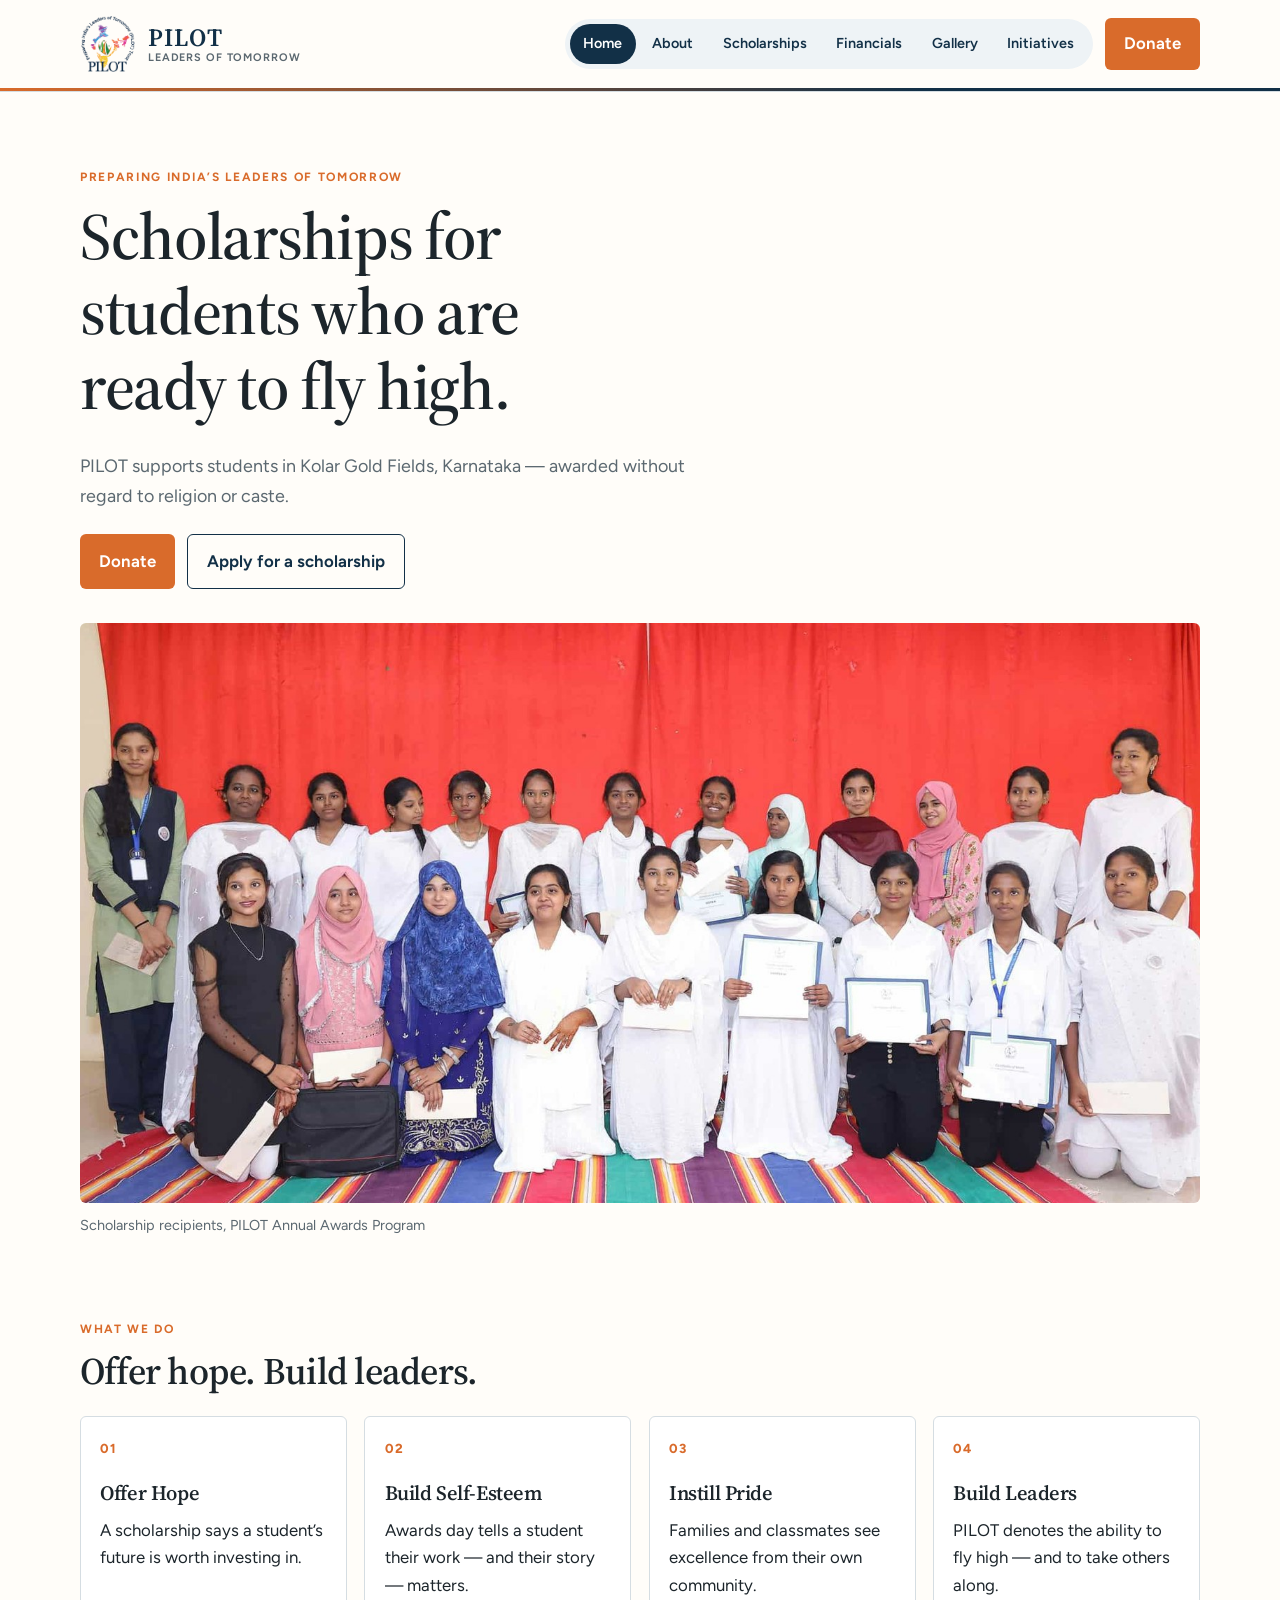
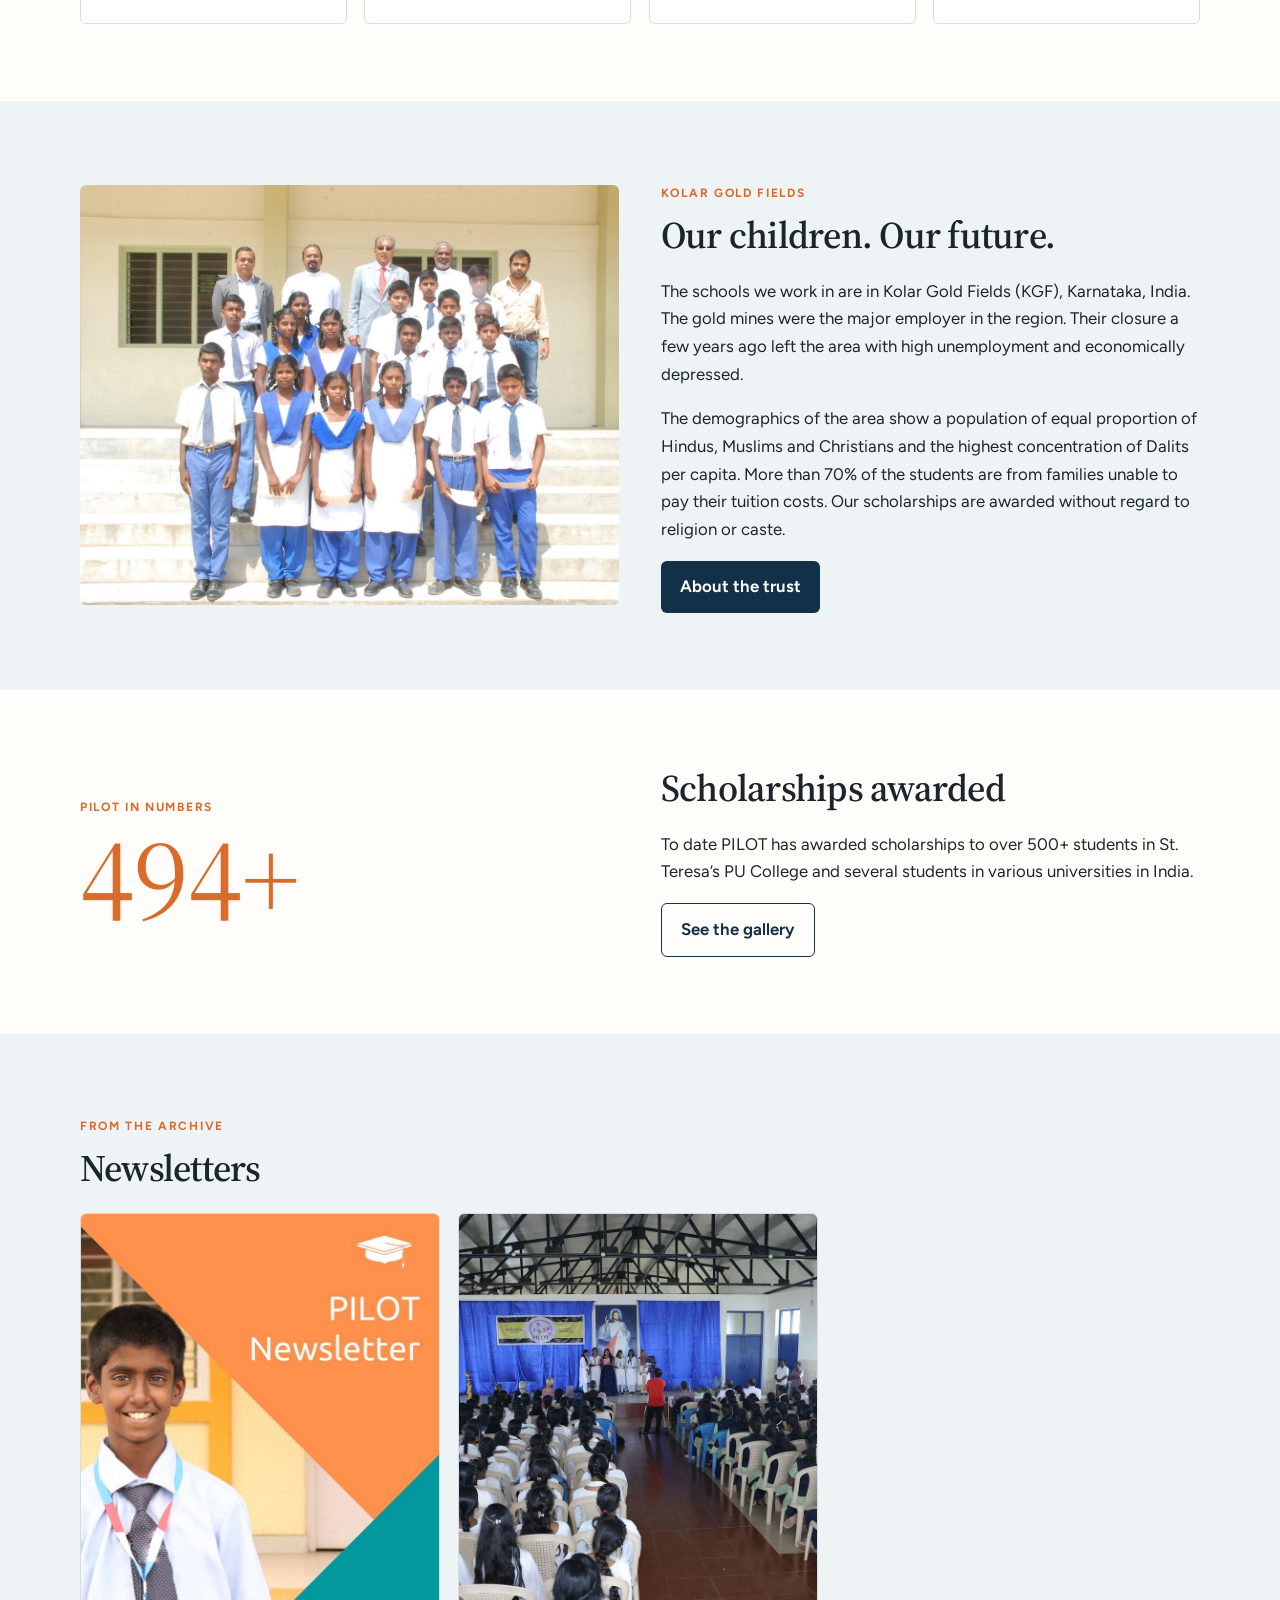
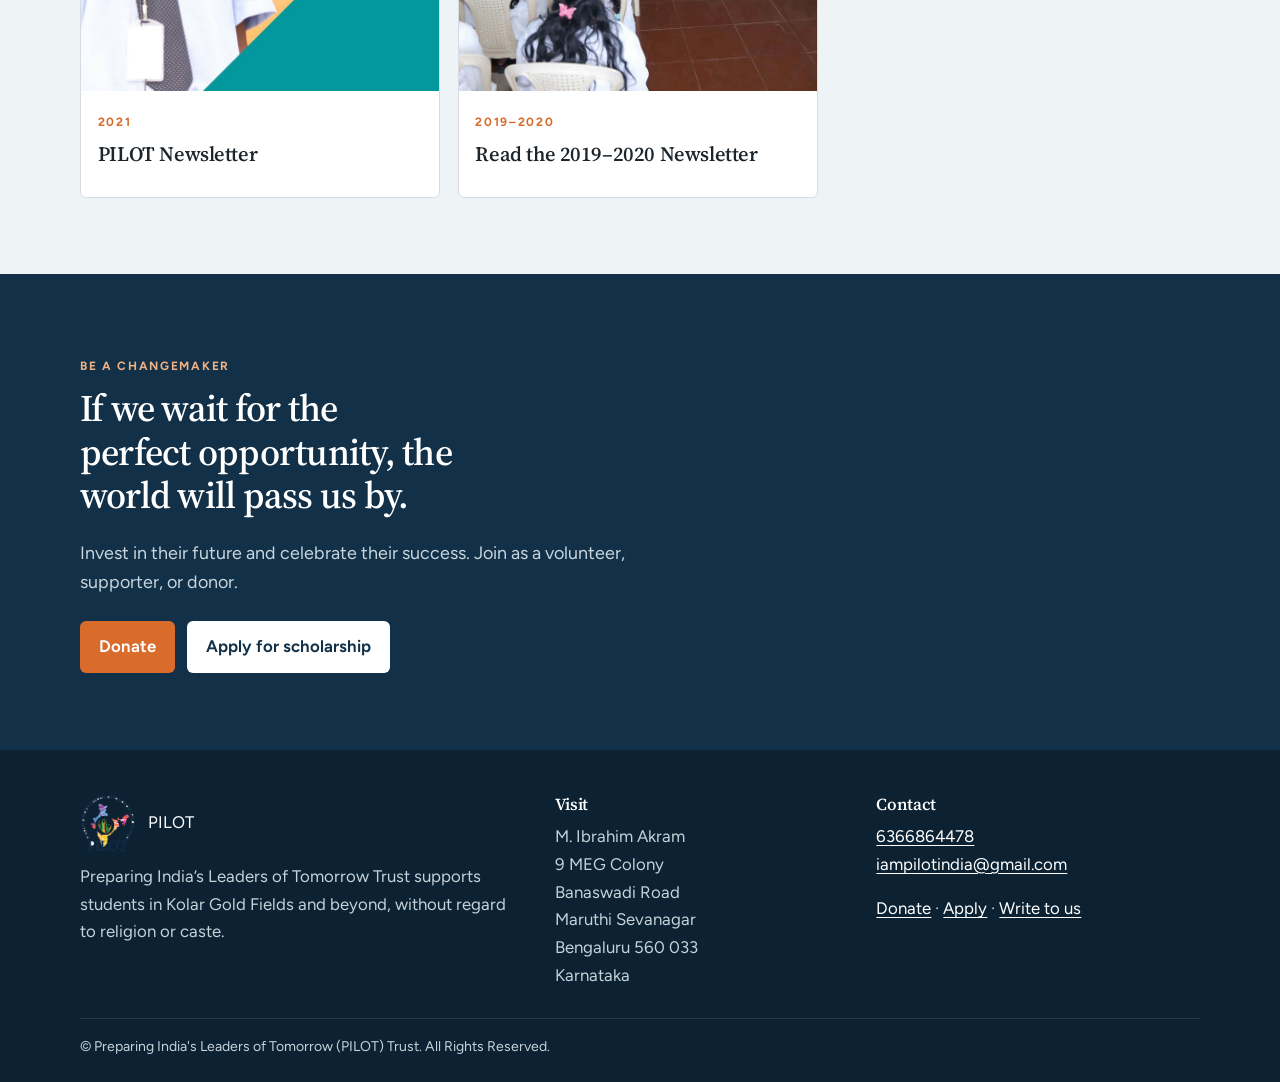
==== commit 300e56c3: "Revert "Bring every page to a quieter Apple-like system so type, spacing, and chrome feel consistent" ====
--- a/index.html
+++ b/index.html
@@ -6,8 +6,10 @@
   <title>PILOT — Preparing India's Leaders of Tomorrow</title>
   <meta name="description" content="PILOT Trust awards scholarships in Kolar Gold Fields, Karnataka, without regard to religion or caste.">
   <link rel="icon" href="images/favicon.png">
-  <meta name="theme-color" content="#f5f5f7">
-  <link rel="stylesheet" href="css/styles.css?v=6">
+  <link rel="preconnect" href="https://fonts.googleapis.com">
+  <link rel="preconnect" href="https://fonts.gstatic.com" crossorigin>
+  <link href="https://fonts.googleapis.com/css2?family=Figtree:wght@400;600;700&family=Source+Serif+4:opsz,wght@8..60,500;8..60,600&display=swap" rel="stylesheet">
+  <link rel="stylesheet" href="css/styles.css?v=5">
 </head>
 <body>
 <a class="skip" href="#main">Skip to content</a>
@@ -167,6 +169,6 @@
   </div>
   <div class="wrap legal">© Preparing India's Leaders of Tomorrow (PILOT) Trust. All Rights Reserved.</div>
 </footer>
-<script src="js/main.js?v=2"></script>
+<script src="js/main.js"></script>
 </body>
 </html>
--- a/css/styles.css
+++ b/css/styles.css
@@ -1,29 +1,25 @@
 :root {
-  --navy: #1d3557;
-  --navy-2: #12243b;
-  --saffron: #e07a2f;
-  --saffron-hover: #c96a24;
-  --paper: #f5f5f7;
-  --surface: #ffffff;
-  --ink: #1d1d1f;
-  --muted: #6e6e73;
-  --line: rgba(0, 0, 0, 0.08);
-  --max: 1080px;
-  --header: 52px;
-  --radius: 18px;
-  --radius-sm: 12px;
-  --sans: -apple-system, BlinkMacSystemFont, "SF Pro Text", "SF Pro Display", "Segoe UI", Roboto, Helvetica, Arial, sans-serif;
-  --ease: 0.28s cubic-bezier(0.25, 0.1, 0.25, 1);
+  --navy: #123047;
+  --navy-2: #0c2233;
+  --saffron: #d96b2b;
+  --saffron-hover: #c05c22;
+  --paper: #fffdf9;
+  --mist: #eef3f6;
+  --ink: #1c252b;
+  --muted: #5b6870;
+  --line: #d5dde2;
+  --max: 1120px;
+  --header: 88px;
+  --serif: "Source Serif 4", Georgia, serif;
+  --sans: "Figtree", system-ui, sans-serif;
+  --ease: 0.18s ease;
 }
 
 *,
 *::before,
 *::after { box-sizing: border-box; }
 
-html {
-  scroll-behavior: smooth;
-  color-scheme: light;
-}
+html { scroll-behavior: smooth; }
 
 body {
   margin: 0;
@@ -33,11 +29,9 @@
   color: var(--ink);
   background: var(--paper);
   font-family: var(--sans);
-  font-size: 17px;
-  line-height: 1.47;
-  letter-spacing: -0.011em;
+  font-size: 1.05rem;
+  line-height: 1.65;
   -webkit-font-smoothing: antialiased;
-  -moz-osx-font-smoothing: grayscale;
 }
 
 body.nav-open,
@@ -49,35 +43,33 @@
 figure { margin: 0; }
 
 a {
-  color: var(--navy);
-  text-underline-offset: 0.18em;
-}
-
-a:hover { color: var(--saffron); }
+  color: var(--saffron);
+  text-underline-offset: 0.15em;
+}
+
+a:hover { color: var(--saffron-hover); }
 
 :focus-visible {
-  outline: 3px solid rgba(224, 122, 47, 0.45);
+  outline: 2px solid var(--saffron);
   outline-offset: 3px;
-  border-radius: 6px;
 }
 
 ::selection {
-  background: rgba(224, 122, 47, 0.22);
+  background: #f4d3bf;
   color: var(--ink);
 }
 
 h1, h2, h3 {
-  font-family: var(--sans);
-  font-weight: 600;
-  line-height: 1.07;
-  letter-spacing: -0.025em;
-  margin: 0 0 0.45em;
+  font-family: var(--serif);
+  font-weight: 560;
+  line-height: 1.15;
+  letter-spacing: -0.02em;
+  margin: 0 0 0.55em;
   text-wrap: balance;
-  color: var(--ink);
-}
-
-h2 { font-size: clamp(1.75rem, 3.4vw, 2.5rem); }
-h3 { font-size: 1.2rem; letter-spacing: -0.016em; }
+}
+
+h2 { font-size: clamp(1.7rem, 3.2vw, 2.35rem); }
+h3 { font-size: 1.28rem; }
 
 p { margin: 0 0 1em; }
 p:last-child { margin-bottom: 0; }
@@ -87,93 +79,97 @@
   left: 1rem;
   top: -3rem;
   z-index: 80;
-  background: var(--ink);
+  background: var(--saffron);
   color: #fff;
-  padding: 0.45rem 0.8rem;
-  border-radius: 980px;
+  padding: 0.4rem 0.7rem;
   text-decoration: none;
 }
 
 .skip:focus { top: 1rem; }
 
 .wrap {
-  width: min(var(--max), calc(100% - 2.5rem));
+  width: min(var(--max), calc(100% - 2.25rem));
   margin-inline: auto;
 }
 
 .kicker {
-  display: block;
+  display: inline-block;
+  color: var(--saffron);
+  font-size: 0.75rem;
+  font-weight: 700;
+  letter-spacing: 0.14em;
+  text-transform: uppercase;
+  margin-bottom: 0.65rem;
+}
+
+.lede {
+  font-size: 1.12rem;
   color: var(--muted);
-  font-size: 12px;
-  font-weight: 600;
-  letter-spacing: 0.06em;
-  text-transform: uppercase;
-  margin-bottom: 0.7rem;
-}
-
-.lede {
-  font-size: 21px;
-  line-height: 1.38;
-  letter-spacing: 0.011em;
-  color: var(--muted);
-  max-width: 36rem;
+  max-width: 38rem;
 }
 
 .site-header {
   position: sticky;
   top: 0;
   z-index: 40;
-  background: rgba(251, 251, 253, 0.72);
-  backdrop-filter: saturate(180%) blur(20px);
-  -webkit-backdrop-filter: saturate(180%) blur(20px);
-  color: var(--ink);
+  background: rgba(255, 253, 249, 0.96);
+  backdrop-filter: blur(14px);
+  color: var(--navy);
   border-bottom: 1px solid var(--line);
+}
+
+.site-header::after {
+  content: "";
+  display: block;
+  height: 3px;
+  background: linear-gradient(90deg, var(--saffron) 0%, var(--navy) 72%);
 }
 
 .header-inner {
   position: relative;
-  width: min(var(--max), calc(100% - 2.5rem));
+  width: min(var(--max), calc(100% - 2.25rem));
   margin: 0 auto;
-  min-height: var(--header);
+  min-height: 88px;
   display: flex;
   align-items: center;
-  gap: 1.25rem;
+  gap: 1rem;
 }
 
 .brand {
   display: flex;
   align-items: center;
-  gap: 0.6rem;
-  color: var(--ink);
+  gap: 0.75rem;
+  color: var(--navy);
   text-decoration: none;
   flex-shrink: 0;
 }
 
-.brand:hover { color: var(--ink); }
+.brand:hover { color: var(--navy); }
 
 .brand img {
-  width: 32px;
-  height: 32px;
+  width: 56px;
+  height: 56px;
   object-fit: contain;
 }
 
 .brand-text {
   display: flex;
   flex-direction: column;
-  gap: 0;
-  line-height: 1.05;
+  gap: 0.08rem;
+  line-height: 1.1;
 }
 
 .brand-text strong {
-  font-size: 17px;
+  font-family: var(--serif);
+  font-size: 1.55rem;
   font-weight: 600;
-  letter-spacing: -0.02em;
+  letter-spacing: 0.04em;
 }
 
 .brand-text small {
-  font-size: 10px;
-  font-weight: 500;
-  letter-spacing: 0.04em;
+  font-size: 0.68rem;
+  font-weight: 650;
+  letter-spacing: 0.08em;
   text-transform: uppercase;
   color: var(--muted);
 }
@@ -181,82 +177,80 @@
 .nav-cluster {
   display: flex;
   align-items: center;
-  gap: 1.1rem;
+  gap: 0.75rem;
   margin-left: auto;
 }
 
 .nav {
   display: flex;
   align-items: center;
-  gap: 1.7rem;
+  gap: 0.15rem;
+  padding: 0.3rem;
+  background: var(--mist);
+  border-radius: 999px;
 }
 
 .nav a {
-  color: var(--ink);
+  color: var(--navy);
   text-decoration: none;
-  font-size: 12px;
-  font-weight: 400;
-  letter-spacing: -0.01em;
-  opacity: 0.8;
-  padding: 0.2rem 0;
+  font-size: 0.9rem;
+  font-weight: 600;
+  padding: 0.5rem 0.85rem;
+  border-radius: 999px;
 }
 
 .nav a:hover {
-  color: var(--ink);
-  opacity: 1;
+  color: var(--navy);
+  background: #fff;
 }
 
 .nav a[aria-current="page"] {
-  opacity: 1;
-  font-weight: 510;
+  color: #fff;
+  background: var(--navy);
 }
 
 .nav-toggle {
   display: none;
-  background: transparent;
-  color: var(--ink);
+  margin-left: auto;
+  background: var(--navy);
+  color: #fff;
   border: 0;
-  padding: 0.35rem 0;
+  border-radius: 999px;
+  padding: 0.5rem 0.95rem;
   font: inherit;
-  font-size: 12px;
-  font-weight: 510;
+  font-size: 0.9rem;
+  font-weight: 650;
   cursor: pointer;
 }
 
 .header-donate {
   flex-shrink: 0;
-  min-height: 28px;
-  padding: 0.28rem 0.85rem;
-  font-size: 12px;
-  font-weight: 510;
+  padding: 0.55rem 1.1rem;
+  font-size: 0.92rem;
+  border-radius: 999px;
 }
 
 .header-inner > .header-donate { margin-left: auto; }
 
-.site-footer .brand { color: var(--ink); }
-.site-footer .brand:hover { color: var(--ink); }
-.site-footer .brand-text small { color: var(--muted); }
-.site-footer .brand span {
-  font-size: 17px;
-  font-weight: 600;
-  letter-spacing: -0.02em;
-}
+.site-footer .brand { color: #fff; }
+.site-footer .brand:hover { color: #fff; }
+.site-footer .brand-text small { color: #9eb0ba; }
 
 .btn {
   display: inline-flex;
   align-items: center;
   justify-content: center;
   border: 0;
-  border-radius: 980px;
-  padding: 0.72rem 1.25rem;
+  border-radius: 6px;
+  padding: 0.78rem 1.2rem;
   font: inherit;
-  font-size: 15px;
-  font-weight: 510;
-  letter-spacing: -0.01em;
+  font-weight: 650;
   text-decoration: none;
   cursor: pointer;
-  transition: background var(--ease), color var(--ease), opacity var(--ease);
-}
+  transition: background var(--ease), color var(--ease), border-color var(--ease), transform var(--ease);
+}
+
+.btn:hover { color: #fff; }
 
 .btn-saffron { background: var(--saffron); color: #fff; }
 .btn-saffron:hover { background: var(--saffron-hover); color: #fff; }
@@ -264,68 +258,57 @@
 .btn-navy:hover { background: var(--navy-2); color: #fff; }
 .btn-ghost {
   background: transparent;
-  color: var(--ink);
-  box-shadow: inset 0 0 0 1px rgba(0, 0, 0, 0.18);
-}
-.btn-ghost:hover { background: rgba(0, 0, 0, 0.04); color: var(--ink); }
-.btn-light { background: #fff; color: var(--ink); }
-.btn-light:hover { background: #f2f2f2; color: var(--ink); }
-
-.hero { padding: clamp(3.4rem, 8vw, 6.5rem) 0 0.2rem; }
-
-main:has(> .hero:only-child) .hero {
-  padding-bottom: clamp(5rem, 14vw, 8.5rem);
-}
+  color: var(--navy);
+  border: 1px solid var(--navy);
+}
+.btn-ghost:hover { background: var(--navy); color: #fff; }
+.btn-light { background: #fff; color: var(--navy); }
+.btn-light:hover { background: var(--mist); color: var(--navy); }
+
+.hero { padding: clamp(2.6rem, 5.5vw, 4.5rem) 0 0.4rem; }
 
 .hero h1 {
-  font-size: clamp(2.4rem, 6vw, 4rem);
-  max-width: 15ch;
-  margin-bottom: 0.35em;
+  font-size: clamp(2.3rem, 5.6vw, 4.1rem);
+  max-width: 16ch;
+  margin-bottom: 0.4em;
 }
 
 .hero-actions {
   display: flex;
   flex-wrap: wrap;
   gap: 0.7rem;
-  margin-top: 1.75rem;
-}
-
-.photo-block { margin: 2.4rem auto 0; }
+  margin-top: 1.5rem;
+}
+
+.photo-block { margin: 1.75rem auto 0; }
 
 .photo-block img {
   width: 100%;
-  max-height: 620px;
+  max-height: 580px;
   object-fit: cover;
-  border-radius: 28px;
+  border-radius: 6px;
 }
 
 .photo-block figcaption {
   color: var(--muted);
-  font-size: 12px;
-  letter-spacing: -0.01em;
-  margin-top: 0.75rem;
-}
-
-.section { padding: clamp(4rem, 8vw, 6.5rem) 0; }
-.section-mist { background: #fff; }
-
-.section-navy {
-  background: var(--ink);
-  color: #fff;
-}
-.section-navy h2,
-.section-navy h3 { color: #fff; }
+  font-size: 0.9rem;
+  margin-top: 0.65rem;
+}
+
+.section { padding: clamp(3.2rem, 6vw, 5.2rem) 0; }
+.section-mist { background: var(--mist); }
+.section-navy { background: var(--navy); color: #fff; }
 .section-navy .lede,
-.section-navy p { color: #a1a1a6; }
-.section-navy .kicker { color: #a1a1a6; }
-.section-navy h2 { max-width: 20ch; }
+.section-navy p { color: #c9d6de; }
+.section-navy .kicker { color: #f0b184; }
+.section-navy h2 { max-width: 22ch; }
 
 .grid-4,
 .grid-3,
 .grid-2 {
   display: grid;
-  gap: 1.15rem;
-  margin-top: 2rem;
+  gap: 1.1rem;
+  margin-top: 1.4rem;
 }
 
 .grid-4 { grid-template-columns: repeat(4, 1fr); }
@@ -333,99 +316,96 @@
 .grid-2 {
   grid-template-columns: 1fr 1fr;
   align-items: center;
-  gap: 3.4rem;
+  gap: 2.6rem;
   margin-top: 0;
 }
 
 .card {
-  background: var(--surface);
-  border: 0;
-  padding: 1.6rem 1.45rem 1.7rem;
-  border-radius: var(--radius);
-  box-shadow: 0 1px 2px rgba(0, 0, 0, 0.04);
+  background: #fff;
+  border: 1px solid var(--line);
+  padding: 1.3rem 1.2rem 1.45rem;
+  border-radius: 6px;
 }
 
 .card .num {
   color: var(--saffron);
-  font-weight: 600;
-  font-size: 12px;
-  letter-spacing: 0.06em;
-  margin-bottom: 1.5rem;
+  font-weight: 750;
+  font-size: 0.82rem;
+  letter-spacing: 0.08em;
+  margin-bottom: 1.4rem;
 }
 
 .stat {
-  font-size: clamp(4.6rem, 12vw, 7.4rem);
-  font-weight: 600;
-  letter-spacing: -0.04em;
+  font-family: var(--serif);
+  font-size: clamp(4.4rem, 11vw, 7.2rem);
   line-height: 0.9;
-  color: var(--ink);
+  color: var(--saffron);
   margin: 0;
 }
 
 .split-photo img {
   width: 100%;
-  height: 440px;
+  height: 420px;
   object-fit: cover;
-  border-radius: 28px;
+  border-radius: 6px;
 }
 
 .trustees { align-items: stretch; }
-.trustees .card { text-align: center; padding-top: 2rem; }
+.trustees .card { text-align: center; }
 
 .trustees img {
-  width: 148px;
-  height: 148px;
-  margin: 0 auto 1.1rem;
+  width: 168px;
+  height: 168px;
+  margin: 0 auto 1rem;
   object-fit: cover;
   object-position: top;
   border-radius: 50%;
-  background: var(--paper);
+  background: var(--mist);
 }
 
 .trustees p { color: var(--muted); }
 
-.form { display: grid; gap: 1rem; }
+.form { display: grid; gap: 0.9rem; }
 
 .form label {
   display: grid;
-  gap: 0.4rem;
-  font-weight: 510;
-  font-size: 12px;
-  color: var(--muted);
+  gap: 0.32rem;
+  font-weight: 650;
+  font-size: 0.92rem;
 }
 
 .form input,
 .form textarea {
   font: inherit;
-  font-size: 17px;
   font-weight: 400;
+  border: 1px solid var(--line);
+  padding: 0.75rem 0.85rem;
+  border-radius: 6px;
+  background: #fff;
   color: var(--ink);
-  border: 0;
-  padding: 0.85rem 0.95rem;
-  border-radius: var(--radius-sm);
-  background: var(--paper);
 }
 
 .form input:focus,
 .form textarea:focus {
   outline: none;
-  box-shadow: 0 0 0 4px rgba(29, 53, 87, 0.16);
-  background: #fff;
+  border-color: var(--navy);
+  box-shadow: 0 0 0 3px rgba(18, 48, 71, 0.12);
 }
 
 .form textarea { min-height: 8.5rem; resize: vertical; }
-.form input[type="file"] { padding: 0.65rem; }
+.form input[type="file"] { padding: 0.55rem; }
 .hp { position: absolute; left: -9999px; width: 1px; height: 1px; overflow: hidden; }
 
-.steps .card { box-shadow: none; background: var(--paper); }
+.steps .card { border-top: 3px solid var(--saffron); }
 
 .update-card,
 .news-card {
   display: block;
   text-decoration: none;
   color: inherit;
-  background: var(--surface);
-  border-radius: var(--radius);
+  background: #fff;
+  border: 1px solid var(--line);
+  border-radius: 6px;
   overflow: hidden;
   transition: transform var(--ease), box-shadow var(--ease);
 }
@@ -433,8 +413,8 @@
 .update-card:hover,
 .news-card:hover {
   color: inherit;
-  transform: translateY(-3px);
-  box-shadow: 0 16px 40px rgba(0, 0, 0, 0.08);
+  transform: translateY(-2px);
+  box-shadow: 0 10px 28px rgba(18, 48, 71, 0.08);
 }
 
 .update-card img,
@@ -446,28 +426,28 @@
 
 .news-card img { aspect-ratio: 3 / 4; }
 .update-card div,
-.news-card div { padding: 1.15rem 1.2rem 1.3rem; }
+.news-card div { padding: 1rem 1.05rem 1.15rem; }
 
 .news-pair {
   display: grid;
   grid-template-columns: repeat(2, minmax(0, 360px));
-  gap: 1.15rem;
-  margin-top: 2rem;
+  gap: 1.1rem;
+  margin-top: 1.4rem;
 }
 
 .masonry {
   column-count: 3;
-  column-gap: 1.15rem;
+  column-gap: 1rem;
 }
 
 .masonry > * {
   break-inside: avoid;
-  margin: 0 0 1.15rem;
+  margin: 0 0 1rem;
   display: block;
-  background: var(--surface);
-  border-radius: var(--radius);
+  background: #fff;
+  border: 1px solid var(--line);
+  border-radius: 8px;
   overflow: hidden;
-  box-shadow: 0 1px 2px rgba(0, 0, 0, 0.04);
 }
 
 .masonry img {
@@ -480,16 +460,16 @@
 .masonry figure { cursor: pointer; }
 
 .masonry figcaption {
-  color: var(--muted);
-  font-size: 13px;
+  color: var(--ink);
+  font-size: 0.86rem;
   line-height: 1.4;
-  padding: 0.85rem 1rem 1rem;
+  padding: 0.7rem 0.8rem 0.85rem;
 }
 
 .donate-grid {
   display: grid;
   grid-template-columns: 1fr 1fr;
-  gap: 3.2rem;
+  gap: 2.4rem;
   align-items: start;
 }
 
@@ -498,99 +478,93 @@
 .amounts {
   display: grid;
   grid-template-columns: 1fr 1fr;
-  gap: 0.85rem;
-  margin: 1.4rem 0 1rem;
+  gap: 0.75rem;
+  margin: 1.1rem 0 1rem;
 }
 
 .amount {
-  border: 0;
-  background: var(--paper);
-  padding: 1.25rem 1.15rem;
+  border: 1px solid var(--line);
+  background: #fff;
+  padding: 1.15rem 1.05rem;
   text-align: left;
   font: inherit;
-  border-radius: var(--radius);
+  border-radius: 8px;
   cursor: pointer;
-  box-shadow: 0 1px 2px rgba(0, 0, 0, 0.04);
-  transition: background var(--ease), color var(--ease), box-shadow var(--ease);
+  transition: background var(--ease), color var(--ease), border-color var(--ease);
 }
 
 .amount strong {
   display: block;
-  font-size: 1.55rem;
-  font-weight: 600;
-  letter-spacing: -0.03em;
+  font-family: var(--serif);
+  font-size: 1.7rem;
   margin-bottom: 0.25rem;
 }
 
 .amount span {
   display: block;
   color: var(--muted);
-  font-size: 13px;
-}
-
-.amount:hover { box-shadow: 0 8px 24px rgba(0, 0, 0, 0.06); }
+  font-size: 0.9rem;
+}
+
+.amount:hover { border-color: var(--navy); }
 
 .amount.is-active {
-  background: var(--ink);
+  background: var(--navy);
   color: #fff;
-  box-shadow: none;
-}
-
-.amount.is-active span { color: #a1a1a6; }
+  border-color: var(--navy);
+}
+
+.amount.is-active span { color: #c9d6de; }
 
 .donate-note {
-  background: var(--paper);
-  padding: 0.95rem 1.05rem;
-  border-radius: var(--radius-sm);
+  background: var(--mist);
+  padding: 0.85rem 1rem;
+  border-radius: 6px;
   margin: 0 0 0.4rem;
-  color: var(--muted);
-}
-
-.donate-card {
-  margin-bottom: 0.9rem;
-  box-shadow: none;
-  background: var(--paper);
-}
+}
+
+.donate-card { margin-bottom: 0.85rem; }
 .donate-card h3 { margin-bottom: 0.35em; }
 
 .tax-note {
   background: #fff7ee;
-  border-radius: var(--radius);
-  padding: 1.1rem 1.15rem;
-  margin-top: 0.5rem;
-  color: var(--ink);
-}
-
-.bank { display: contents; }
+  border: 1px solid #efd4bb;
+  border-radius: 8px;
+  padding: 1rem 1.1rem;
+  margin-top: 0.4rem;
+}
+
+.bank {
+  display: contents;
+}
 
 .dl {
   display: grid;
-  grid-template-columns: 7.2rem 1fr;
-  gap: 0.55rem 0.8rem;
-  margin: 0.9rem 0 0;
-}
-
-.dl dt { color: var(--muted); font-size: 13px; }
+  grid-template-columns: 7.5rem 1fr;
+  gap: 0.4rem 0.7rem;
+  margin: 0.8rem 0 0;
+}
+
+.dl dt { color: var(--muted); font-size: 0.88rem; }
 .dl dd {
   margin: 0;
-  font-weight: 510;
+  font-weight: 650;
   font-variant-numeric: tabular-nums;
   overflow-wrap: anywhere;
 }
 
-.bars { display: grid; gap: 1.25rem; margin-bottom: 2rem; }
+.bars { display: grid; gap: 1.1rem; margin-bottom: 1.8rem; }
 
 .bar-row span {
   display: flex;
   justify-content: space-between;
-  font-weight: 510;
-  font-size: 15px;
-  margin-bottom: 0.45rem;
+  font-weight: 650;
+  margin-bottom: 0.35rem;
 }
 
 .bar {
   height: 8px;
-  background: rgba(0, 0, 0, 0.08);
+  background: #dce3e8;
   border-radius: 99px;
   overflow: hidden;
 }
@@ -599,29 +573,29 @@
   display: block;
   height: 100%;
   width: 0;
-  background: var(--ink);
-  transition: width 0.9s cubic-bezier(0.25, 0.1, 0.25, 1);
+  background: var(--navy);
+  transition: width 0.9s ease;
 }
 
 .bar.accent i { background: var(--saffron); }
 
 .essay {
-  background: var(--paper);
-  padding: 1.25rem 1.35rem;
-  border-radius: var(--radius);
-  margin: 0.9rem 0 1.2rem;
-}
-
-.essay ol { padding-left: 1.2rem; margin: 0; }
-.essay li + li { margin-top: 0.75rem; }
+  background: var(--mist);
+  padding: 1.15rem 1.25rem;
+  border-left: 3px solid var(--saffron);
+  margin: 0.8rem 0 1.1rem;
+}
+
+.essay ol { padding-left: 1.15rem; margin: 0; }
+.essay li + li { margin-top: 0.7rem; }
 
 .video {
   position: relative;
   padding-top: 56.25%;
   background: #000;
-  border-radius: 28px;
+  border-radius: 6px;
   overflow: hidden;
-  margin-top: 1.4rem;
+  margin-top: 1.2rem;
 }
 
 .video iframe {
@@ -635,7 +609,7 @@
 .lightbox {
   position: fixed;
   inset: 0;
-  background: rgba(0, 0, 0, 0.82);
+  background: rgba(12, 34, 51, 0.94);
   display: none;
   place-items: center;
   padding: 2.4rem 1.4rem;
@@ -648,21 +622,19 @@
   max-width: min(92vw, 1000px);
   max-height: 74vh;
   object-fit: contain;
-  border-radius: 8px;
 }
 
 .lightbox p {
   color: #fff;
   text-align: center;
-  margin-top: 0.85rem;
+  margin-top: 0.75rem;
   max-width: 40rem;
-  font-size: 15px;
 }
 
 .lightbox-close {
   position: absolute;
-  top: 1rem;
-  right: 1.2rem;
+  top: 0.8rem;
+  right: 1rem;
   background: none;
   border: 0;
   color: #fff;
@@ -672,38 +644,32 @@
 }
 
 .site-footer {
-  background: #f5f5f7;
-  color: var(--muted);
-  padding: 3.2rem 0 1.6rem;
-  border-top: 1px solid var(--line);
-  font-size: 12px;
-  line-height: 1.55;
+  background: var(--navy-2);
+  color: #c5d2da;
+  padding: 2.8rem 0 1.5rem;
 }
 
 .footer-grid {
   display: grid;
-  grid-template-columns: 1.4fr 0.8fr 0.9fr;
-  gap: 2.4rem;
+  grid-template-columns: 1.3fr 0.85fr 0.95fr;
+  gap: 2rem;
 }
 
 .site-footer h3 {
-  color: var(--ink);
-  font-size: 12px;
-  letter-spacing: 0.04em;
-  text-transform: uppercase;
-  margin-bottom: 0.7rem;
-}
-
-.site-footer a { color: var(--ink); }
-.site-footer a:hover { color: var(--saffron); }
-.site-footer .brand { margin-bottom: 0.85rem; }
-.site-footer .brand img { width: 28px; height: 28px; }
+  color: #fff;
+  font-size: 1.05rem;
+  margin-bottom: 0.55rem;
+}
+
+.site-footer a { color: #fff; }
+.site-footer a:hover { color: #f0b184; }
+.site-footer .brand { margin-bottom: 0.75rem; }
 
 .legal {
-  margin-top: 2rem;
-  padding-top: 1.1rem;
-  border-top: 1px solid var(--line);
-  font-size: 11px;
+  margin-top: 1.8rem;
+  padding-top: 1rem;
+  border-top: 1px solid rgba(255, 255, 255, 0.1);
+  font-size: 0.88rem;
 }
 
 @media (max-width: 980px) {
@@ -716,7 +682,7 @@
   .donate-grid,
   .footer-grid { grid-template-columns: 1fr; }
 
-  .grid-2 { gap: 1.8rem; }
+  .grid-2 { gap: 1.6rem; }
   .masonry { column-count: 2; }
 }
 
@@ -726,31 +692,28 @@
   .nav {
     display: none;
     position: absolute;
-    top: calc(100% + 0.55rem);
+    top: calc(100% + 0.65rem);
     right: 0;
     left: auto;
-    width: min(20rem, calc(100vw - 2.5rem));
+    width: min(22rem, calc(100vw - 2.25rem));
     margin: 0;
-    background: rgba(255, 255, 255, 0.96);
-    backdrop-filter: saturate(180%) blur(20px);
+    background: var(--paper);
     border: 1px solid var(--line);
-    border-radius: 16px;
+    border-radius: 14px;
     flex-direction: column;
     align-items: stretch;
     padding: 0.45rem;
-    gap: 0.05rem;
-    box-shadow: 0 18px 50px rgba(0, 0, 0, 0.12);
+    gap: 0.15rem;
+    box-shadow: 0 18px 40px rgba(18, 48, 71, 0.14);
     z-index: 50;
   }
 
   .nav a {
-    padding: 0.72rem 0.85rem;
-    font-size: 15px;
-    opacity: 1;
+    padding: 0.72rem 0.9rem;
     border-radius: 10px;
   }
 
-  .nav a[aria-current="page"] { background: var(--paper); }
+  .nav a[aria-current="page"] { background: var(--navy); }
 
   .nav.is-open { display: flex; }
 }
@@ -765,10 +728,9 @@
 
   .masonry { column-count: 1; }
   .brand-text small { display: none; }
-  .lede { font-size: 19px; }
   .split-photo img { height: 280px; }
   .photo-block img { max-height: 340px; }
-  .trustees img { width: 132px; height: 132px; }
+  .trustees img { width: 140px; height: 140px; }
 }
 
 @media (prefers-reduced-motion: reduce) {
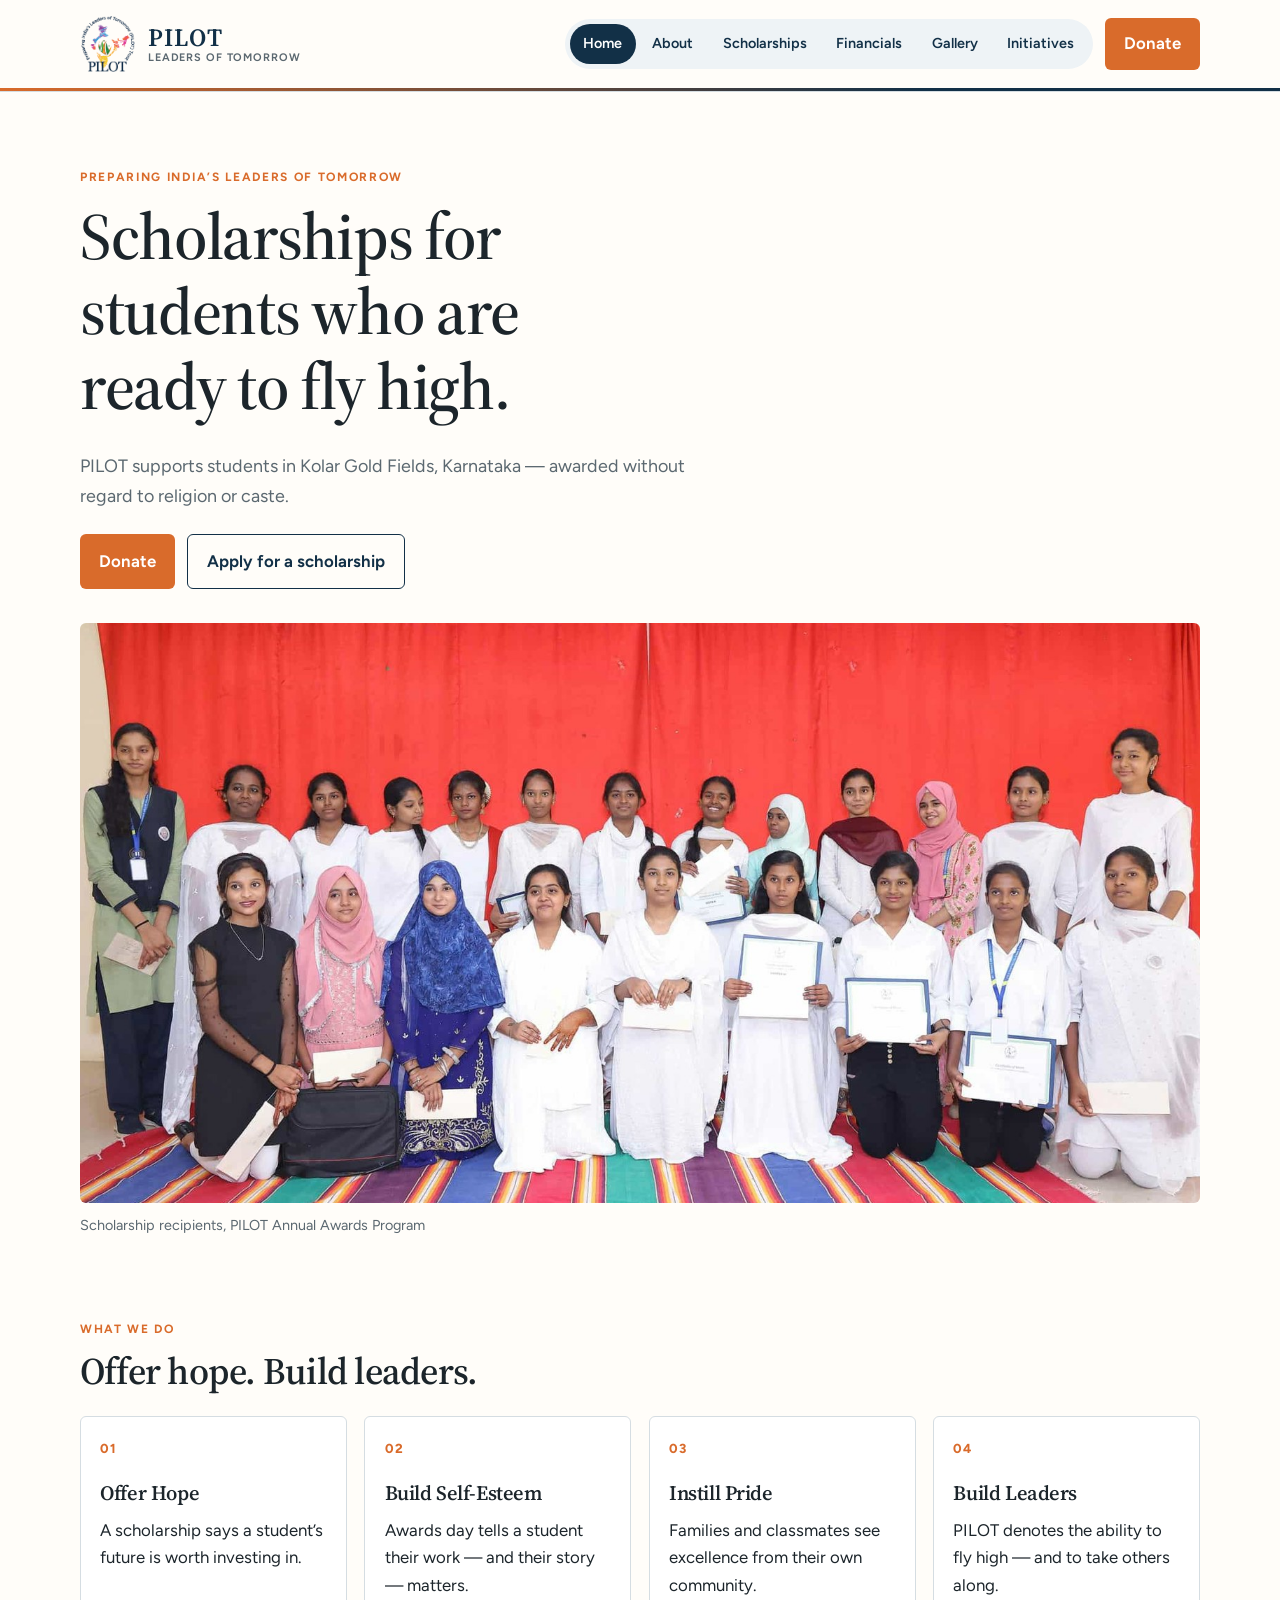
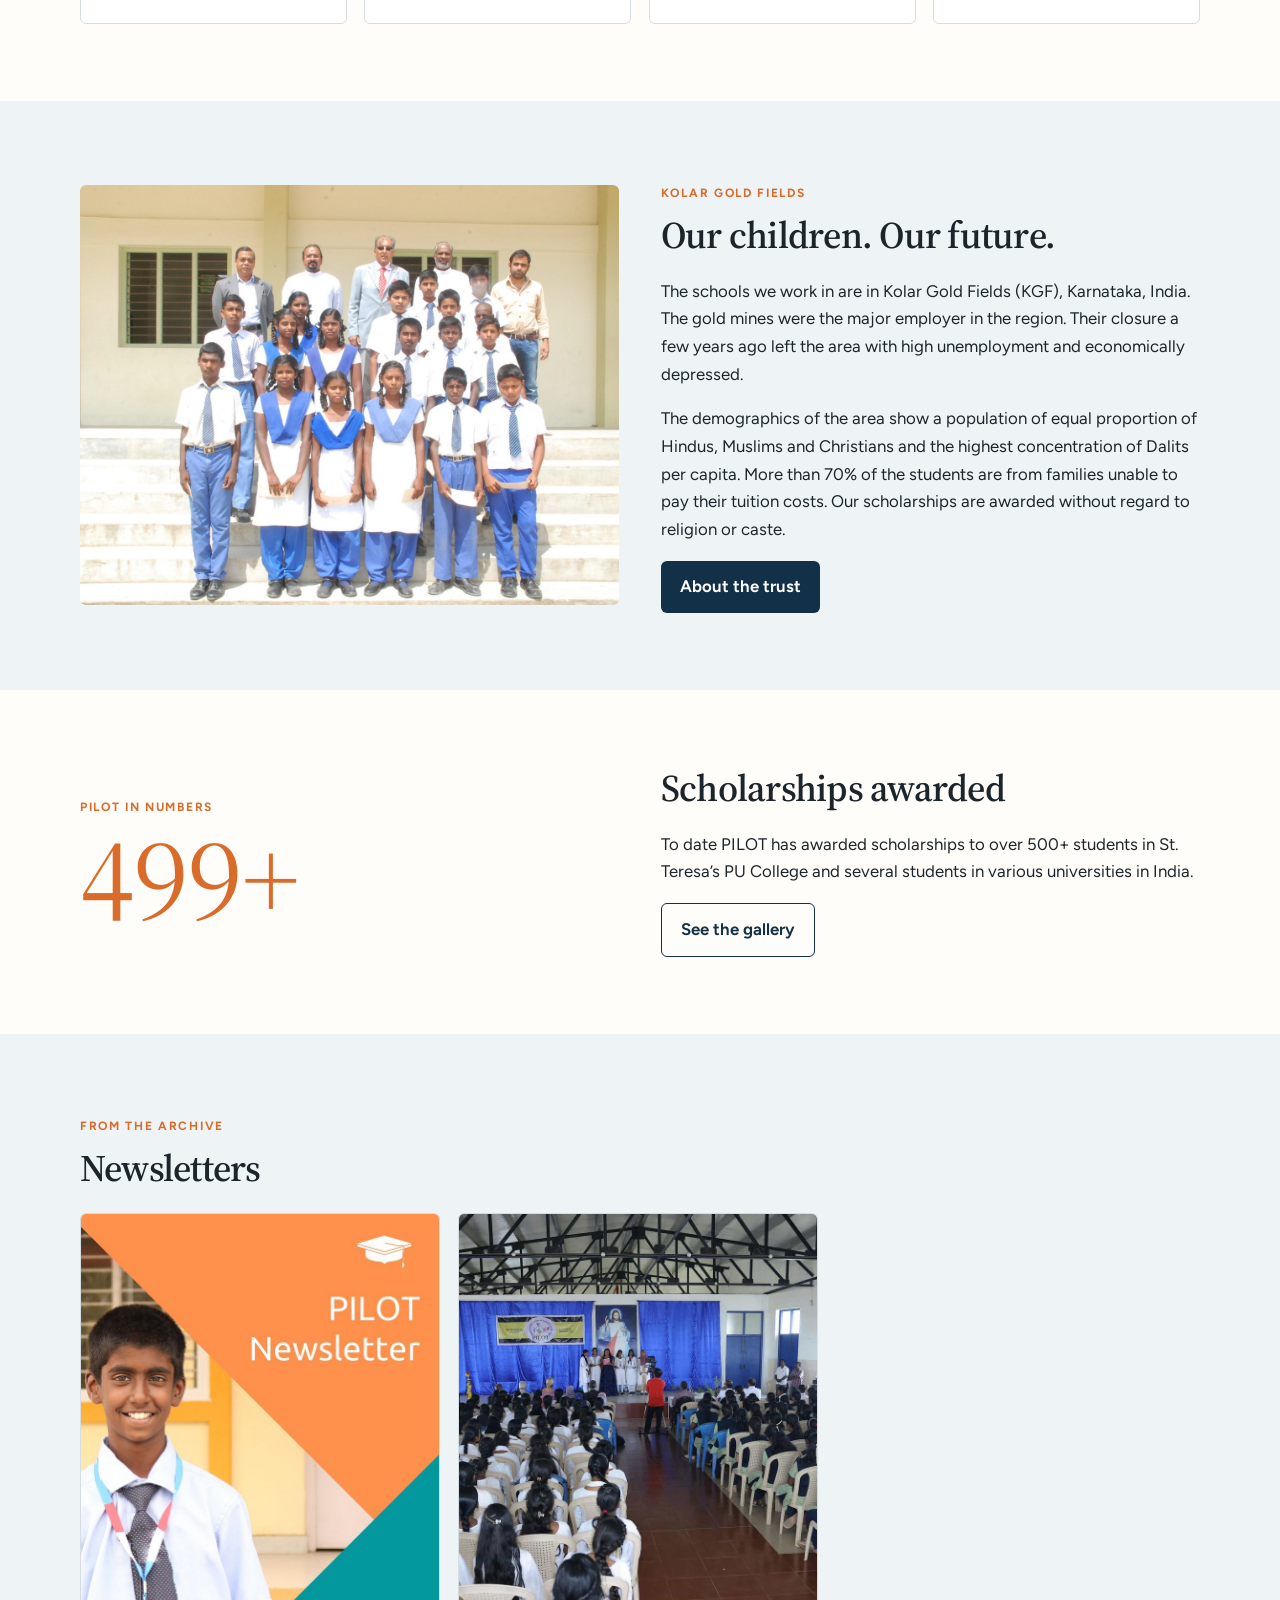
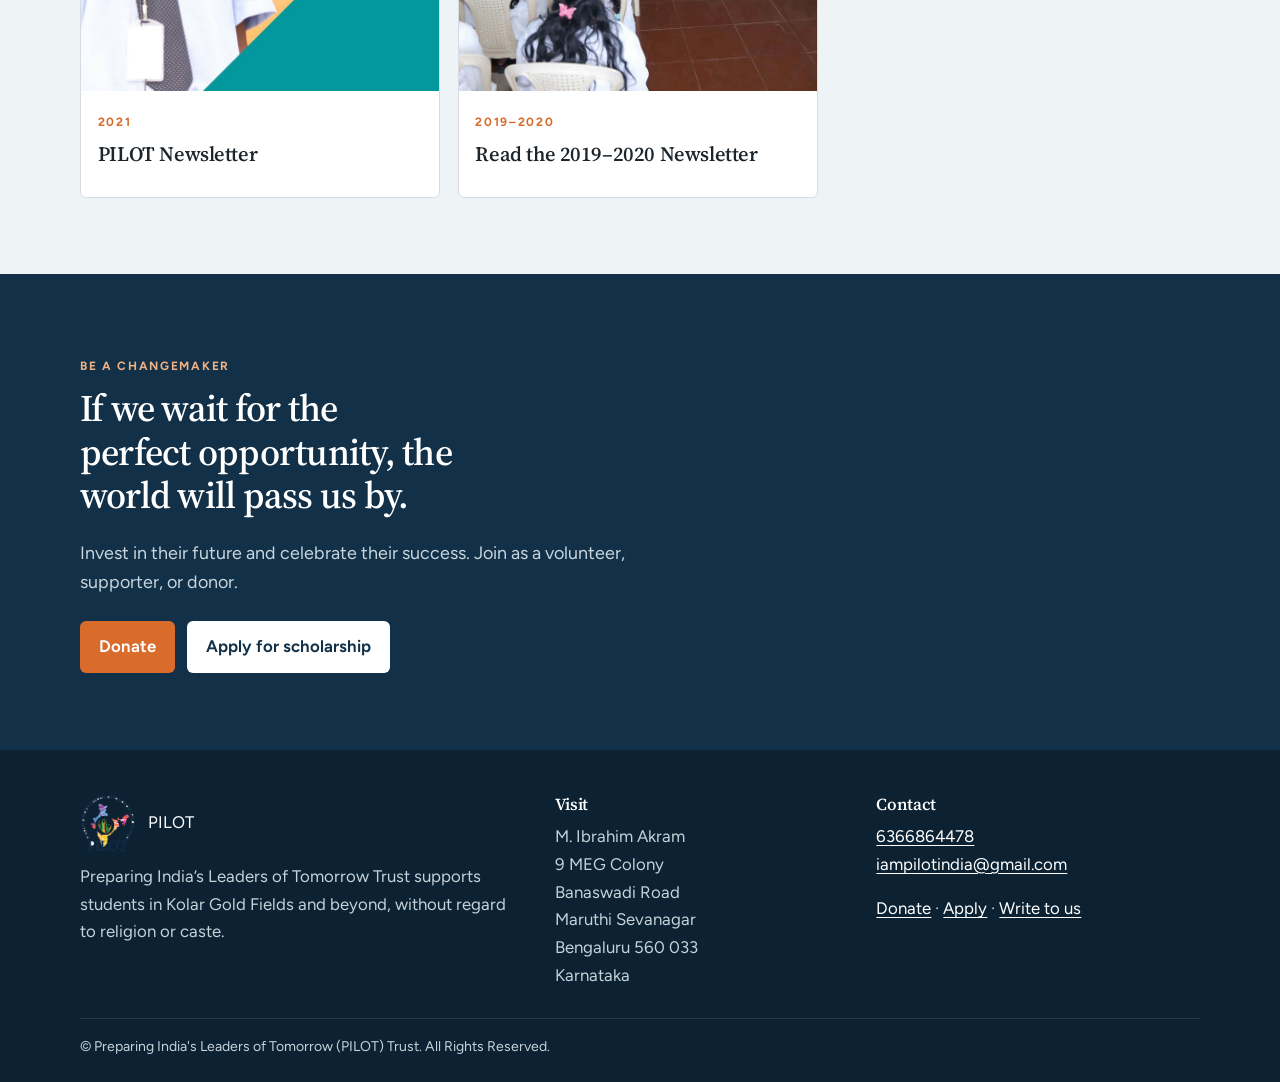
==== commit c1d9325e: "Force a fresh CSS load so the reverted design is not stuck behind old cache. Co-authored-by: Cursor " ====
--- a/index.html
+++ b/index.html
@@ -9,7 +9,7 @@
   <link rel="preconnect" href="https://fonts.googleapis.com">
   <link rel="preconnect" href="https://fonts.gstatic.com" crossorigin>
   <link href="https://fonts.googleapis.com/css2?family=Figtree:wght@400;600;700&family=Source+Serif+4:opsz,wght@8..60,500;8..60,600&display=swap" rel="stylesheet">
-  <link rel="stylesheet" href="css/styles.css?v=5">
+  <link rel="stylesheet" href="css/styles.css?v=7">
 </head>
 <body>
 <a class="skip" href="#main">Skip to content</a>
@@ -169,6 +169,6 @@
   </div>
   <div class="wrap legal">© Preparing India's Leaders of Tomorrow (PILOT) Trust. All Rights Reserved.</div>
 </footer>
-<script src="js/main.js"></script>
+<script src="js/main.js?v=2"></script>
 </body>
 </html>
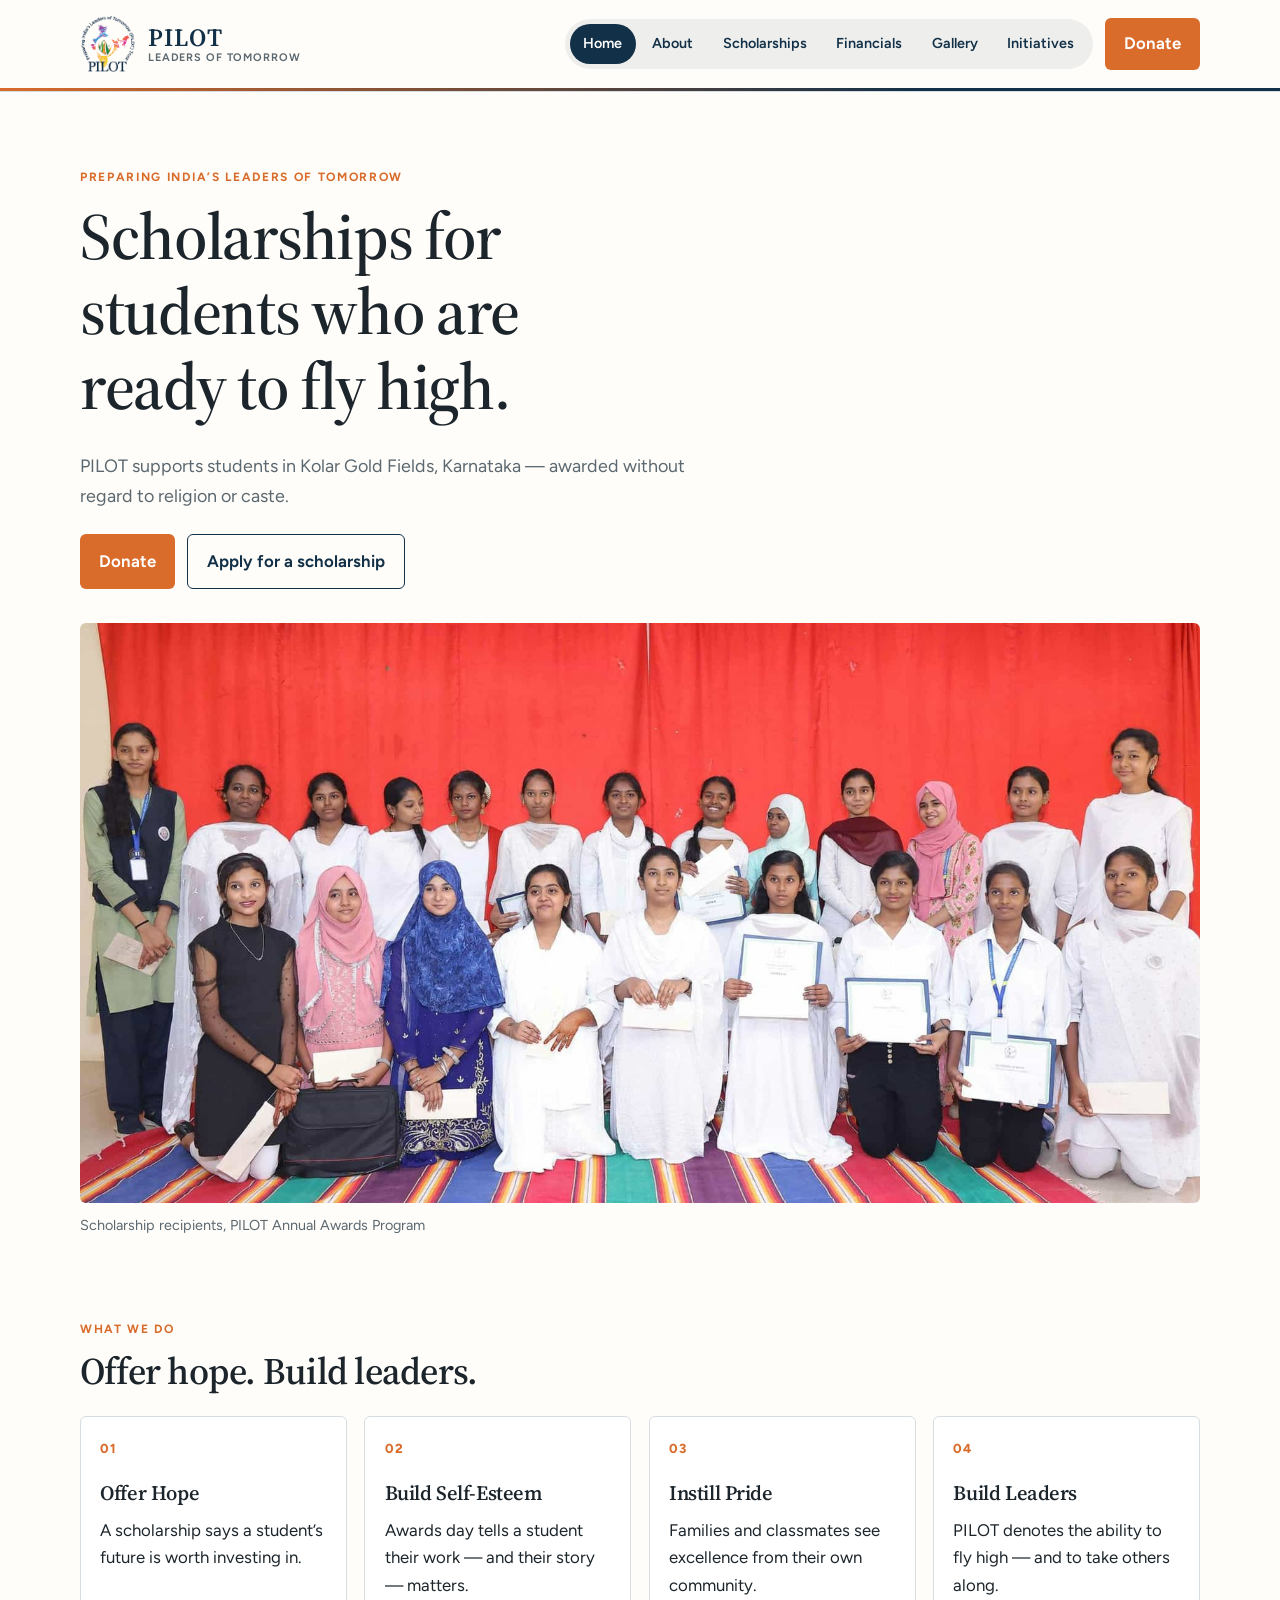
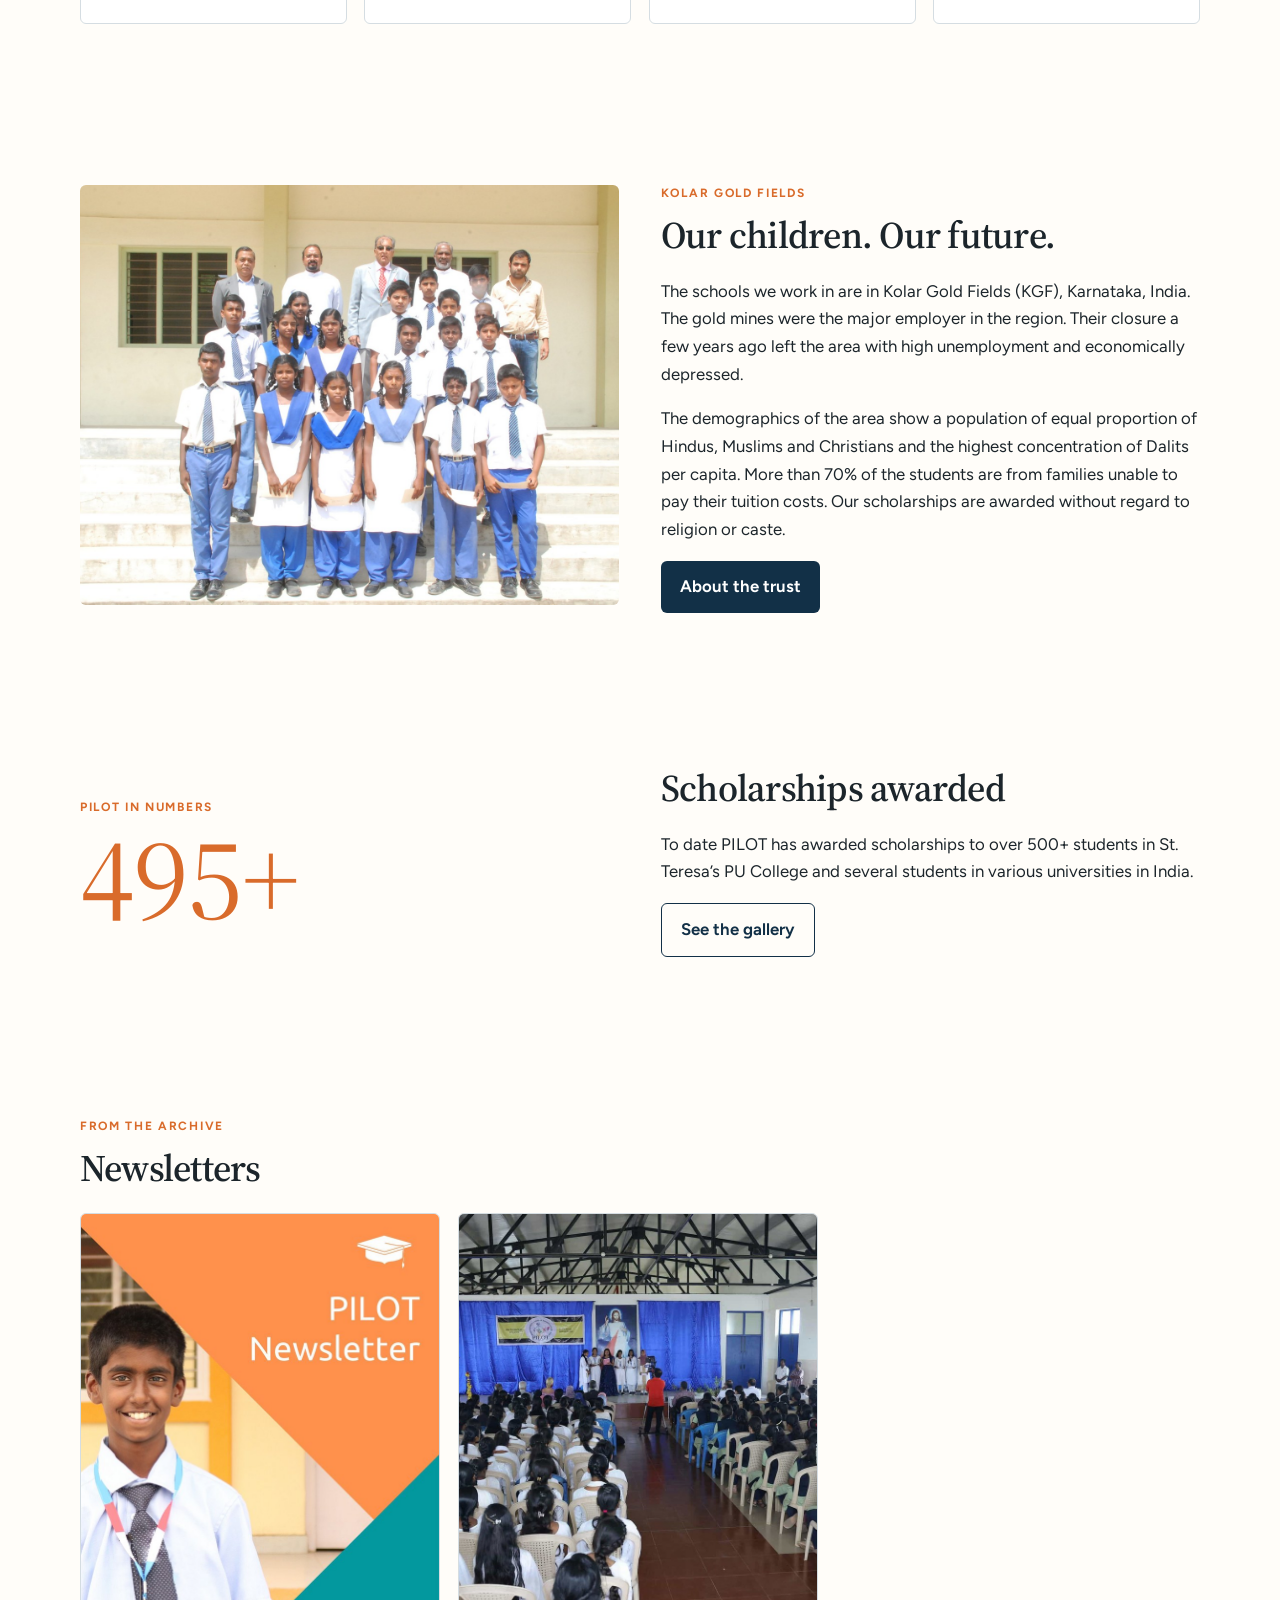
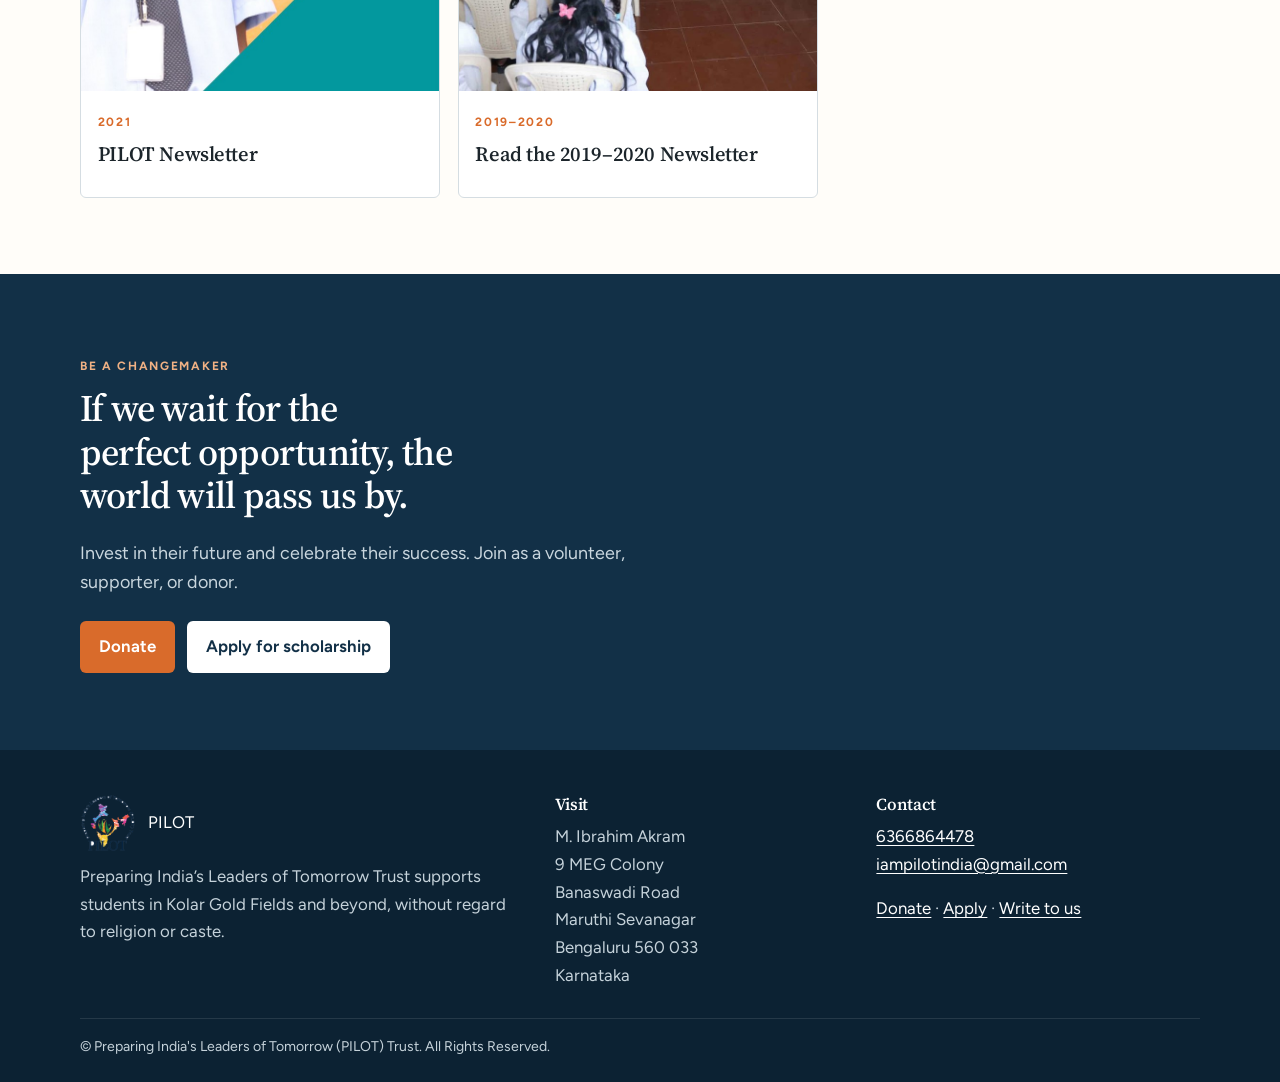
==== commit b3de29c2: "Set the cream page background, drop the cool gray, and give the video and photo grids more presence." ====
--- a/index.html
+++ b/index.html
@@ -9,7 +9,7 @@
   <link rel="preconnect" href="https://fonts.googleapis.com">
   <link rel="preconnect" href="https://fonts.gstatic.com" crossorigin>
   <link href="https://fonts.googleapis.com/css2?family=Figtree:wght@400;600;700&family=Source+Serif+4:opsz,wght@8..60,500;8..60,600&display=swap" rel="stylesheet">
-  <link rel="stylesheet" href="css/styles.css?v=7">
+  <link rel="stylesheet" href="css/styles.css?v=8">
 </head>
 <body>
 <a class="skip" href="#main">Skip to content</a>
--- a/css/styles.css
+++ b/css/styles.css
@@ -4,7 +4,6 @@
   --saffron: #d96b2b;
   --saffron-hover: #c05c22;
   --paper: #fffdf9;
-  --mist: #eef3f6;
   --ink: #1c252b;
   --muted: #5b6870;
   --line: #d5dde2;
@@ -186,7 +185,7 @@
   align-items: center;
   gap: 0.15rem;
   padding: 0.3rem;
-  background: var(--mist);
+  background: rgba(18, 48, 71, 0.07);
   border-radius: 999px;
 }
 
@@ -263,7 +262,7 @@
 }
 .btn-ghost:hover { background: var(--navy); color: #fff; }
 .btn-light { background: #fff; color: var(--navy); }
-.btn-light:hover { background: var(--mist); color: var(--navy); }
+.btn-light:hover { background: rgba(255, 253, 249, 0.92); color: var(--navy); }
 
 .hero { padding: clamp(2.6rem, 5.5vw, 4.5rem) 0 0.4rem; }
 
@@ -296,7 +295,7 @@
 }
 
 .section { padding: clamp(3.2rem, 6vw, 5.2rem) 0; }
-.section-mist { background: var(--mist); }
+.section-mist { background: var(--paper); }
 .section-navy { background: var(--navy); color: #fff; }
 .section-navy .lede,
 .section-navy p { color: #c9d6de; }
@@ -360,7 +359,7 @@
   object-fit: cover;
   object-position: top;
   border-radius: 50%;
-  background: var(--mist);
+  background: var(--paper);
 }
 
 .trustees p { color: var(--muted); }
@@ -445,9 +444,16 @@
   margin: 0 0 1rem;
   display: block;
   background: #fff;
-  border: 1px solid var(--line);
-  border-radius: 8px;
+  border: 0;
+  border-radius: 10px;
   overflow: hidden;
+  box-shadow: 0 10px 28px rgba(18, 48, 71, 0.12);
+  transition: box-shadow var(--ease), transform var(--ease);
+}
+
+.masonry figure:hover {
+  box-shadow: 0 16px 36px rgba(18, 48, 71, 0.18);
+  transform: translateY(-2px);
 }
 
 .masonry img {
@@ -517,7 +523,7 @@
 .amount.is-active span { color: #c9d6de; }
 
 .donate-note {
-  background: var(--mist);
+  background: rgba(18, 48, 71, 0.06);
   padding: 0.85rem 1rem;
   border-radius: 6px;
   margin: 0 0 0.4rem;
@@ -580,7 +586,7 @@
 .bar.accent i { background: var(--saffron); }
 
 .essay {
-  background: var(--mist);
+  background: rgba(18, 48, 71, 0.05);
   padding: 1.15rem 1.25rem;
   border-left: 3px solid var(--saffron);
   margin: 0.8rem 0 1.1rem;
@@ -588,14 +594,27 @@
 
 .essay ol { padding-left: 1.15rem; margin: 0; }
 .essay li + li { margin-top: 0.7rem; }
+
+.video-feature {
+  max-width: 860px;
+}
+
+.video-feature .lede { color: #c9d6de; }
+
+.video-stage {
+  margin-top: 1.6rem;
+  padding: 0.7rem;
+  background: #0a1924;
+  border-radius: 16px;
+  box-shadow: 0 28px 60px rgba(0, 0, 0, 0.35);
+}
 
 .video {
   position: relative;
   padding-top: 56.25%;
   background: #000;
-  border-radius: 6px;
+  border-radius: 10px;
   overflow: hidden;
-  margin-top: 1.2rem;
 }
 
 .video iframe {
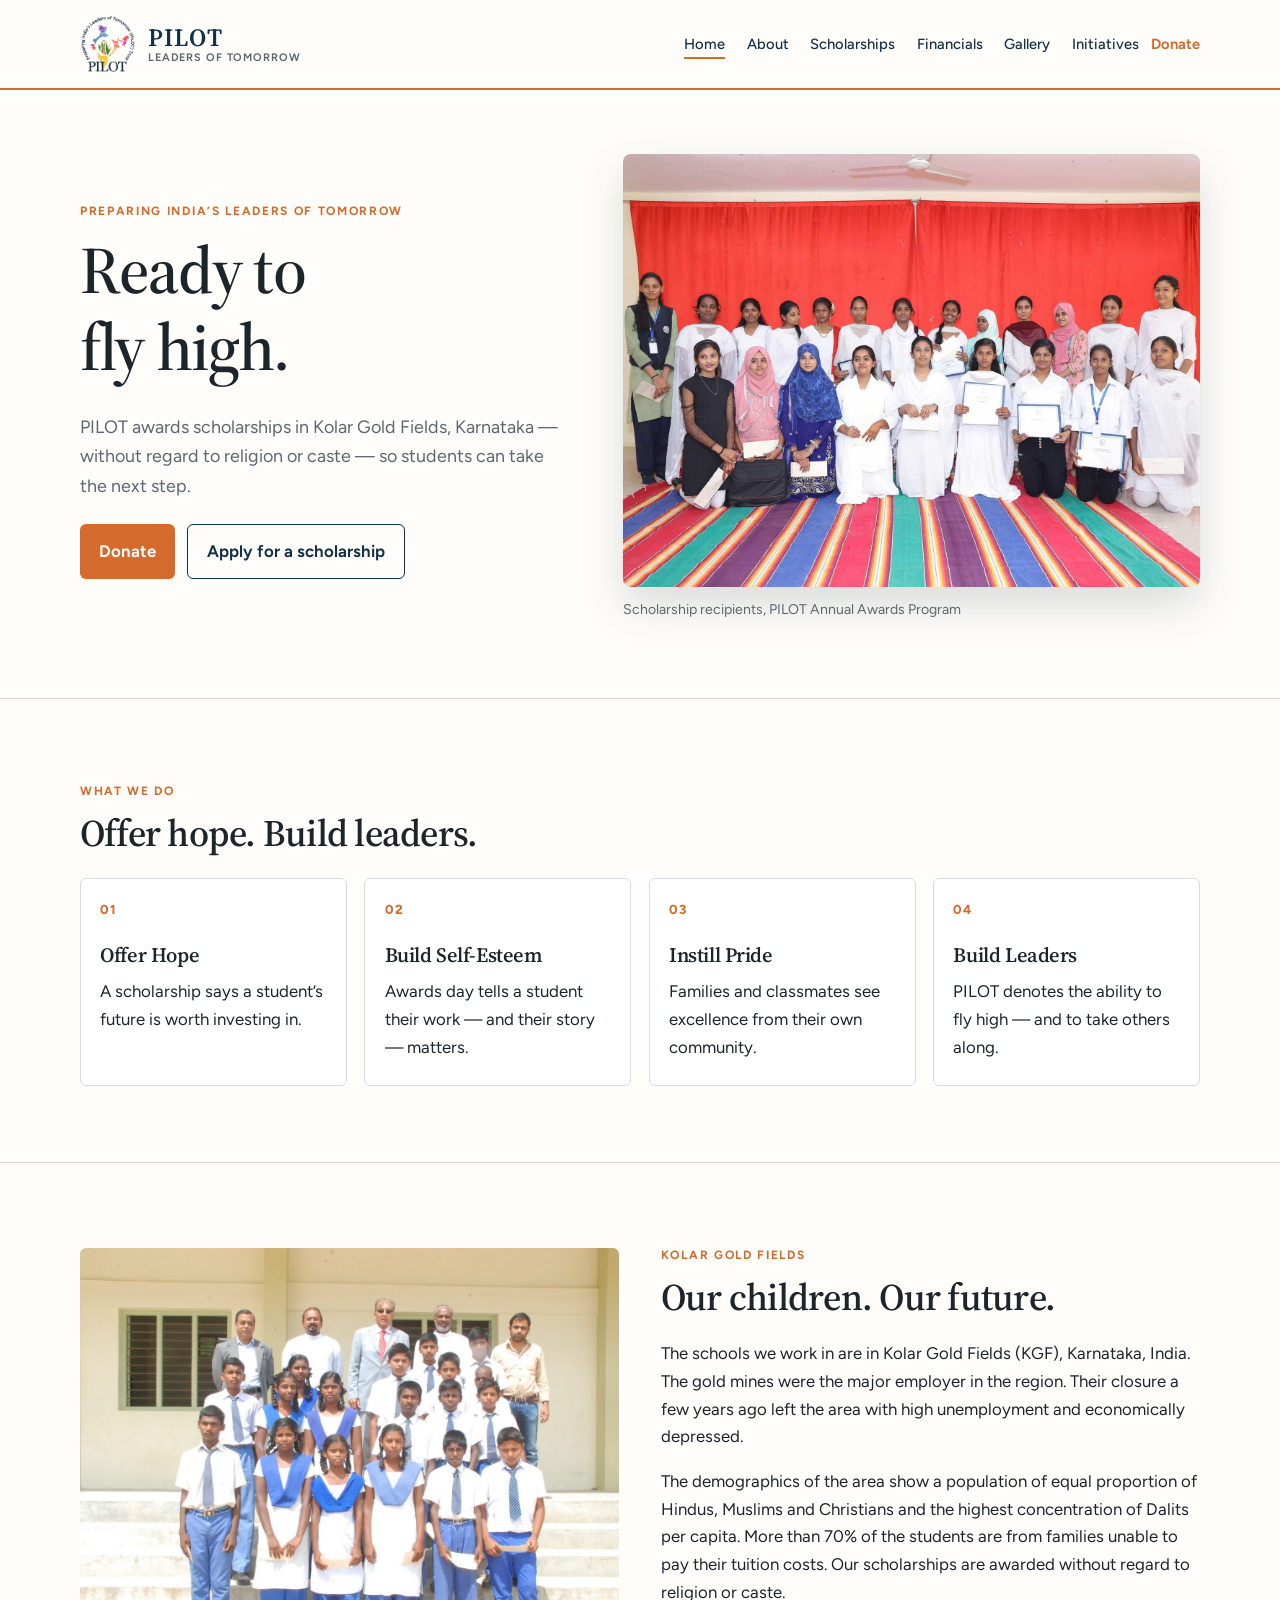
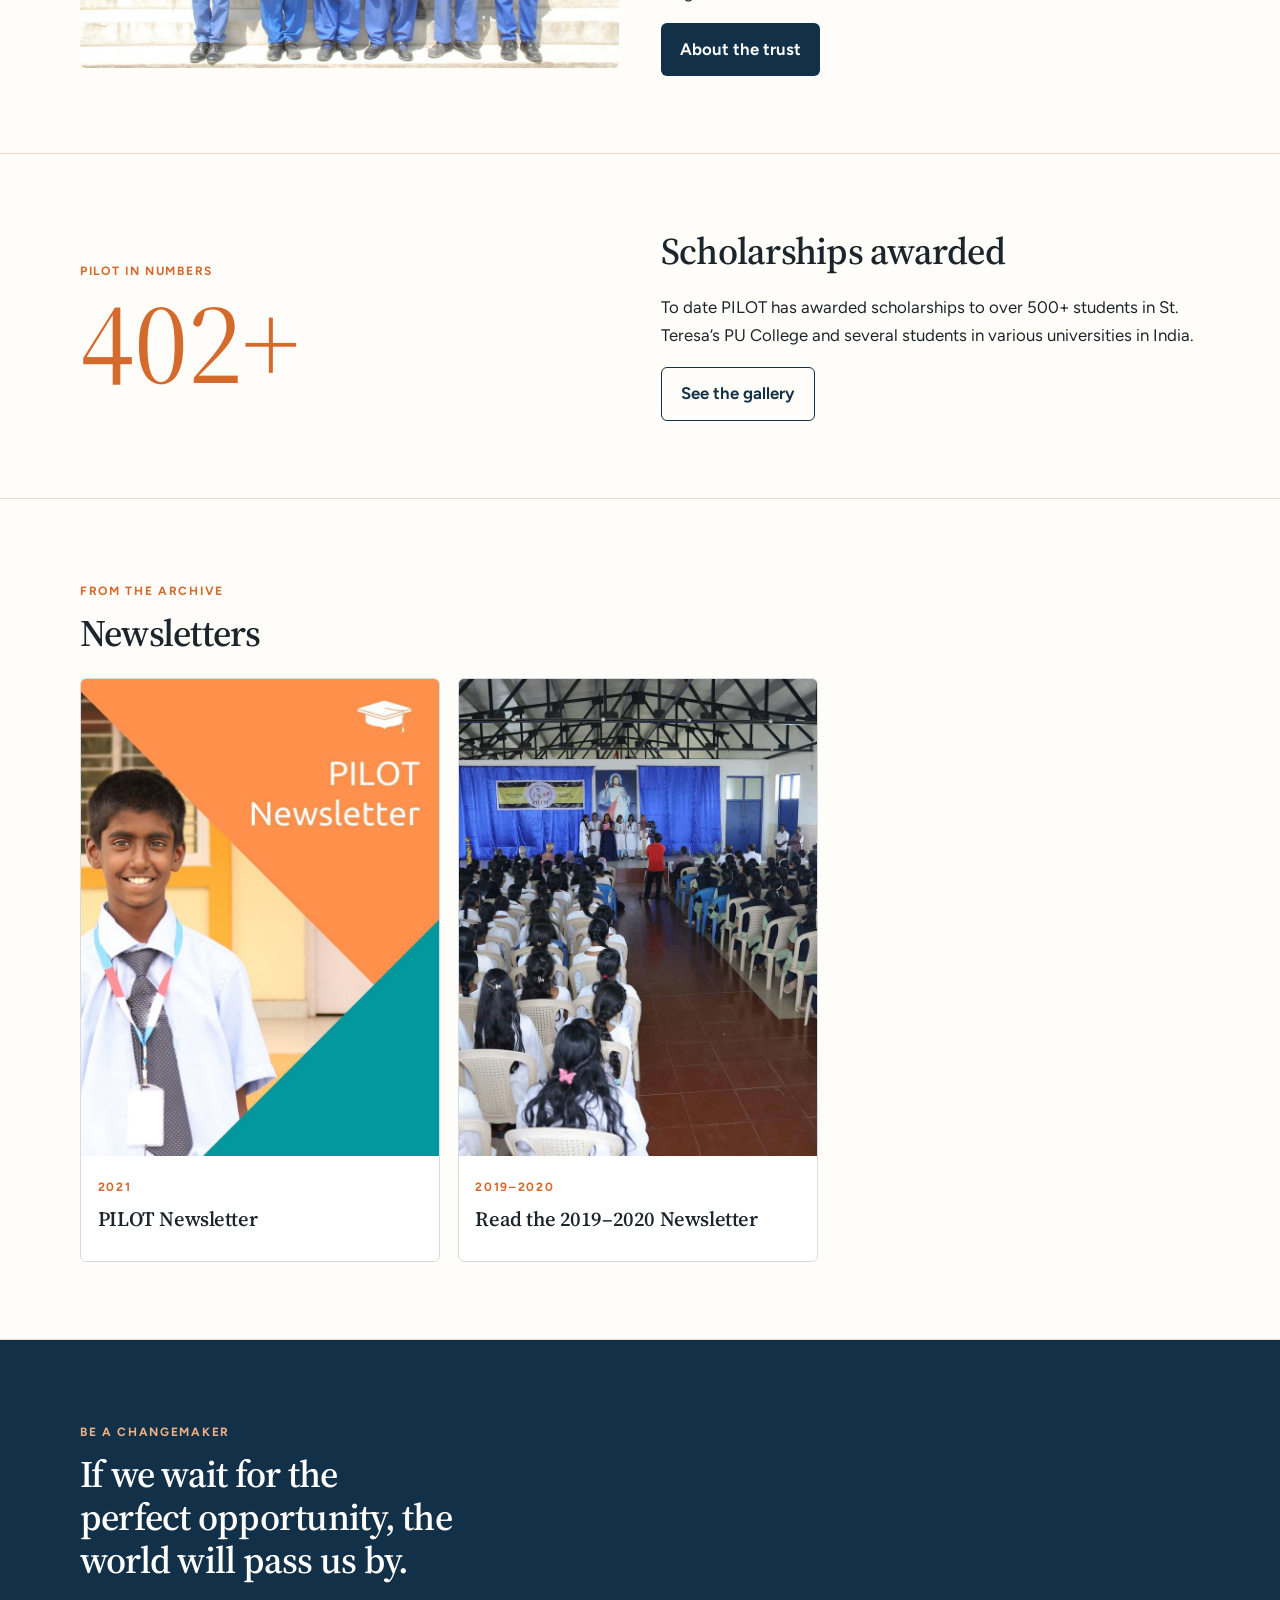
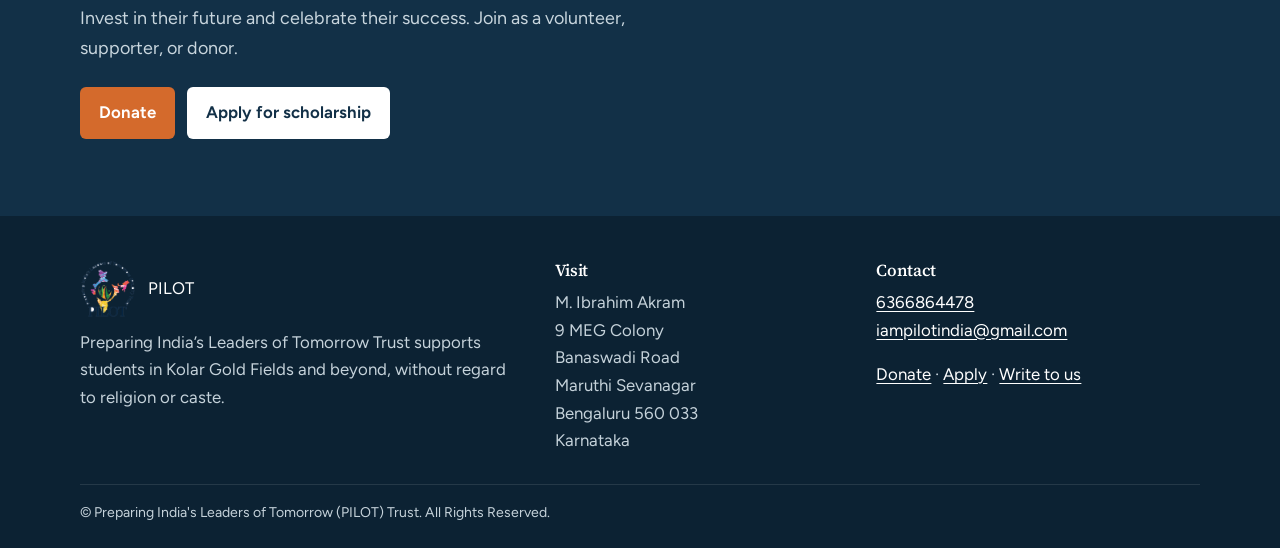
==== commit eb9abf67: "Simplify the header, rebuild the home hero, and restore the live initiative photos in full. Co-autho" ====
--- a/index.html
+++ b/index.html
@@ -9,7 +9,7 @@
   <link rel="preconnect" href="https://fonts.googleapis.com">
   <link rel="preconnect" href="https://fonts.gstatic.com" crossorigin>
   <link href="https://fonts.googleapis.com/css2?family=Figtree:wght@400;600;700&family=Source+Serif+4:opsz,wght@8..60,500;8..60,600&display=swap" rel="stylesheet">
-  <link rel="stylesheet" href="css/styles.css?v=8">
+  <link rel="stylesheet" href="css/styles.css?v=9">
 </head>
 <body>
 <a class="skip" href="#main">Skip to content</a>
@@ -32,26 +32,29 @@
         <a href="initiatives.html">Initiatives</a>
       </nav>
       <button class="nav-toggle" type="button" aria-expanded="false" aria-controls="nav">Menu</button>
-      <a class="btn btn-saffron header-donate" href="donate.html">Donate</a>
+      <a class="header-donate" href="donate.html">Donate</a>
     </div>
   </div>
 </header>
 
 <main id="main">
-  <section class="hero wrap">
-    <p class="kicker">Preparing India’s Leaders of Tomorrow</p>
-    <h1>Scholarships for students who are ready to fly high.</h1>
-    <p class="lede">PILOT supports students in Kolar Gold Fields, Karnataka — awarded without regard to religion or caste.</p>
-    <div class="hero-actions">
-      <a class="btn btn-saffron" href="donate.html">Donate</a>
-      <a class="btn btn-ghost" href="scholarship.html">Apply for a scholarship</a>
+  <section class="home-hero">
+    <div class="wrap home-hero-grid">
+      <div>
+        <p class="kicker">Preparing India’s Leaders of Tomorrow</p>
+        <h1>Ready to fly high.</h1>
+        <p class="lede">PILOT awards scholarships in Kolar Gold Fields, Karnataka — without regard to religion or caste — so students can take the next step.</p>
+        <div class="hero-actions">
+          <a class="btn btn-saffron" href="donate.html">Donate</a>
+          <a class="btn btn-ghost" href="scholarship.html">Apply for a scholarship</a>
+        </div>
+      </div>
+      <figure class="home-hero-photo">
+        <img src="images/hero-home.jpg" alt="PILOT scholarship recipients at an awards ceremony">
+        <figcaption>Scholarship recipients, PILOT Annual Awards Program</figcaption>
+      </figure>
     </div>
   </section>
-
-  <figure class="photo-block wrap">
-    <img src="images/hero-home.jpg" alt="PILOT scholarship recipients at an awards ceremony">
-    <figcaption>Scholarship recipients, PILOT Annual Awards Program</figcaption>
-  </figure>
 
   <section class="section">
     <div class="wrap">
--- a/css/styles.css
+++ b/css/styles.css
@@ -1,7 +1,7 @@
 :root {
   --navy: #123047;
   --navy-2: #0c2233;
-  --saffron: #d96b2b;
+  --saffron: #d46a2c;
   --saffron-hover: #c05c22;
   --paper: #fffdf9;
   --ink: #1c252b;
@@ -114,14 +114,15 @@
   background: rgba(255, 253, 249, 0.96);
   backdrop-filter: blur(14px);
   color: var(--navy);
-  border-bottom: 1px solid var(--line);
+  border-bottom: 0;
 }
 
 .site-header::after {
   content: "";
   display: block;
-  height: 3px;
-  background: linear-gradient(90deg, var(--saffron) 0%, var(--navy) 72%);
+  width: 100%;
+  height: 2px;
+  background: #d46a2c;
 }
 
 .header-inner {
@@ -183,50 +184,57 @@
 .nav {
   display: flex;
   align-items: center;
-  gap: 0.15rem;
-  padding: 0.3rem;
-  background: rgba(18, 48, 71, 0.07);
-  border-radius: 999px;
+  gap: 1.35rem;
+  padding: 0;
+  background: none;
 }
 
 .nav a {
   color: var(--navy);
   text-decoration: none;
-  font-size: 0.9rem;
-  font-weight: 600;
-  padding: 0.5rem 0.85rem;
-  border-radius: 999px;
-}
-
-.nav a:hover {
+  font-size: 0.92rem;
+  font-weight: 500;
+  padding: 0.15rem 0;
+}
+
+.nav a:hover { color: var(--saffron); }
+
+.nav a[aria-current="page"] {
   color: var(--navy);
-  background: #fff;
-}
-
-.nav a[aria-current="page"] {
-  color: #fff;
-  background: var(--navy);
+  box-shadow: inset 0 -2px 0 #d46a2c;
 }
 
 .nav-toggle {
   display: none;
   margin-left: auto;
-  background: var(--navy);
-  color: #fff;
+  background: none;
+  color: var(--navy);
   border: 0;
-  border-radius: 999px;
-  padding: 0.5rem 0.95rem;
+  padding: 0.15rem 0;
   font: inherit;
-  font-size: 0.9rem;
+  font-size: 0.92rem;
   font-weight: 650;
   cursor: pointer;
 }
 
 .header-donate {
   flex-shrink: 0;
-  padding: 0.55rem 1.1rem;
+  padding: 0.15rem 0;
+  background: none;
+  color: var(--saffron);
   font-size: 0.92rem;
-  border-radius: 999px;
+  font-weight: 650;
+  text-decoration: none;
+  border-radius: 0;
+}
+
+.header-donate:hover {
+  background: none;
+  color: var(--saffron-hover);
+}
+
+.header-donate[aria-current="page"] {
+  box-shadow: inset 0 -2px 0 #d46a2c;
 }
 
 .header-inner > .header-donate { margin-left: auto; }
@@ -266,6 +274,40 @@
 
 .hero { padding: clamp(2.6rem, 5.5vw, 4.5rem) 0 0.4rem; }
 
+.home-hero {
+  padding: clamp(2.4rem, 5vw, 4.2rem) 0 clamp(2.8rem, 6vw, 4.8rem);
+}
+
+.home-hero-grid {
+  display: grid;
+  grid-template-columns: 0.92fr 1.08fr;
+  gap: 3.2rem;
+  align-items: center;
+}
+
+.home-hero h1 {
+  font-size: clamp(2.5rem, 5.4vw, 4.15rem);
+  max-width: 13ch;
+  margin-bottom: 0.4em;
+}
+
+.home-hero-photo {
+  margin: 0;
+}
+
+.home-hero-photo img {
+  width: 100%;
+  height: auto;
+  border-radius: 8px;
+  box-shadow: 0 18px 44px rgba(18, 48, 71, 0.16);
+}
+
+.home-hero-photo figcaption {
+  color: var(--muted);
+  font-size: 0.88rem;
+  margin-top: 0.7rem;
+}
+
 .hero h1 {
   font-size: clamp(2.3rem, 5.6vw, 4.1rem);
   max-width: 16ch;
@@ -296,7 +338,17 @@
 
 .section { padding: clamp(3.2rem, 6vw, 5.2rem) 0; }
 .section-mist { background: var(--paper); }
-.section-navy { background: var(--navy); color: #fff; }
+
+main > .section,
+main > .photo-block {
+  border-top: 1px solid #ead9c8;
+}
+
+.section-navy {
+  border-top: 0;
+  background: var(--navy);
+  color: #fff;
+}
 .section-navy .lede,
 .section-navy p { color: #c9d6de; }
 .section-navy .kicker { color: #f0b184; }
@@ -691,6 +743,13 @@
   font-size: 0.88rem;
 }
 
+a[href="https://www.netlify.com"],
+a[href="https://www.netlify.com/"],
+img[alt*="Netlify" i],
+img[alt*="Deploys by Netlify" i] {
+  display: none !important;
+}
+
 @media (max-width: 980px) {
   .grid-4,
   .grid-3,
@@ -699,7 +758,8 @@
 
   .grid-2,
   .donate-grid,
-  .footer-grid { grid-template-columns: 1fr; }
+  .footer-grid,
+  .home-hero-grid { grid-template-columns: 1fr; }
 
   .grid-2 { gap: 1.6rem; }
   .masonry { column-count: 2; }
@@ -732,7 +792,7 @@
     border-radius: 10px;
   }
 
-  .nav a[aria-current="page"] { background: var(--navy); }
+  .nav a[aria-current="page"] { background: none; }
 
   .nav.is-open { display: flex; }
 }
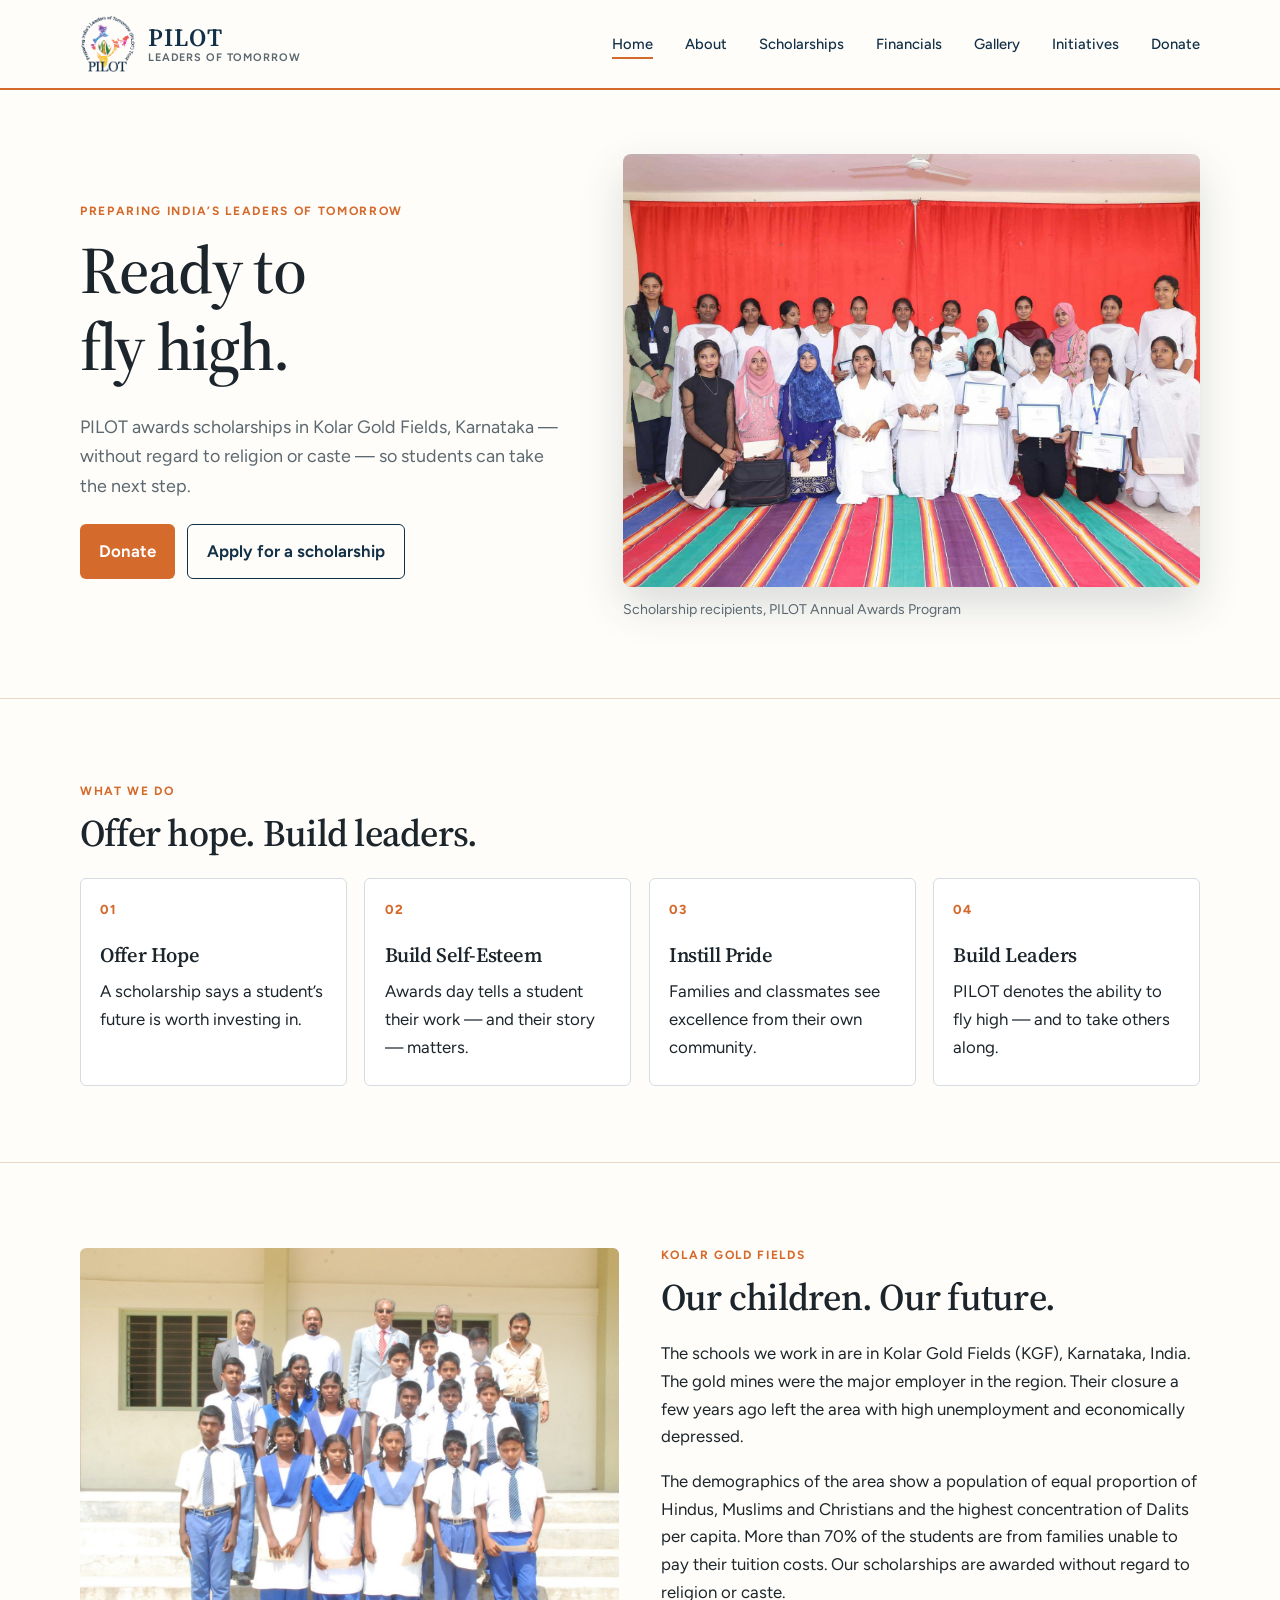
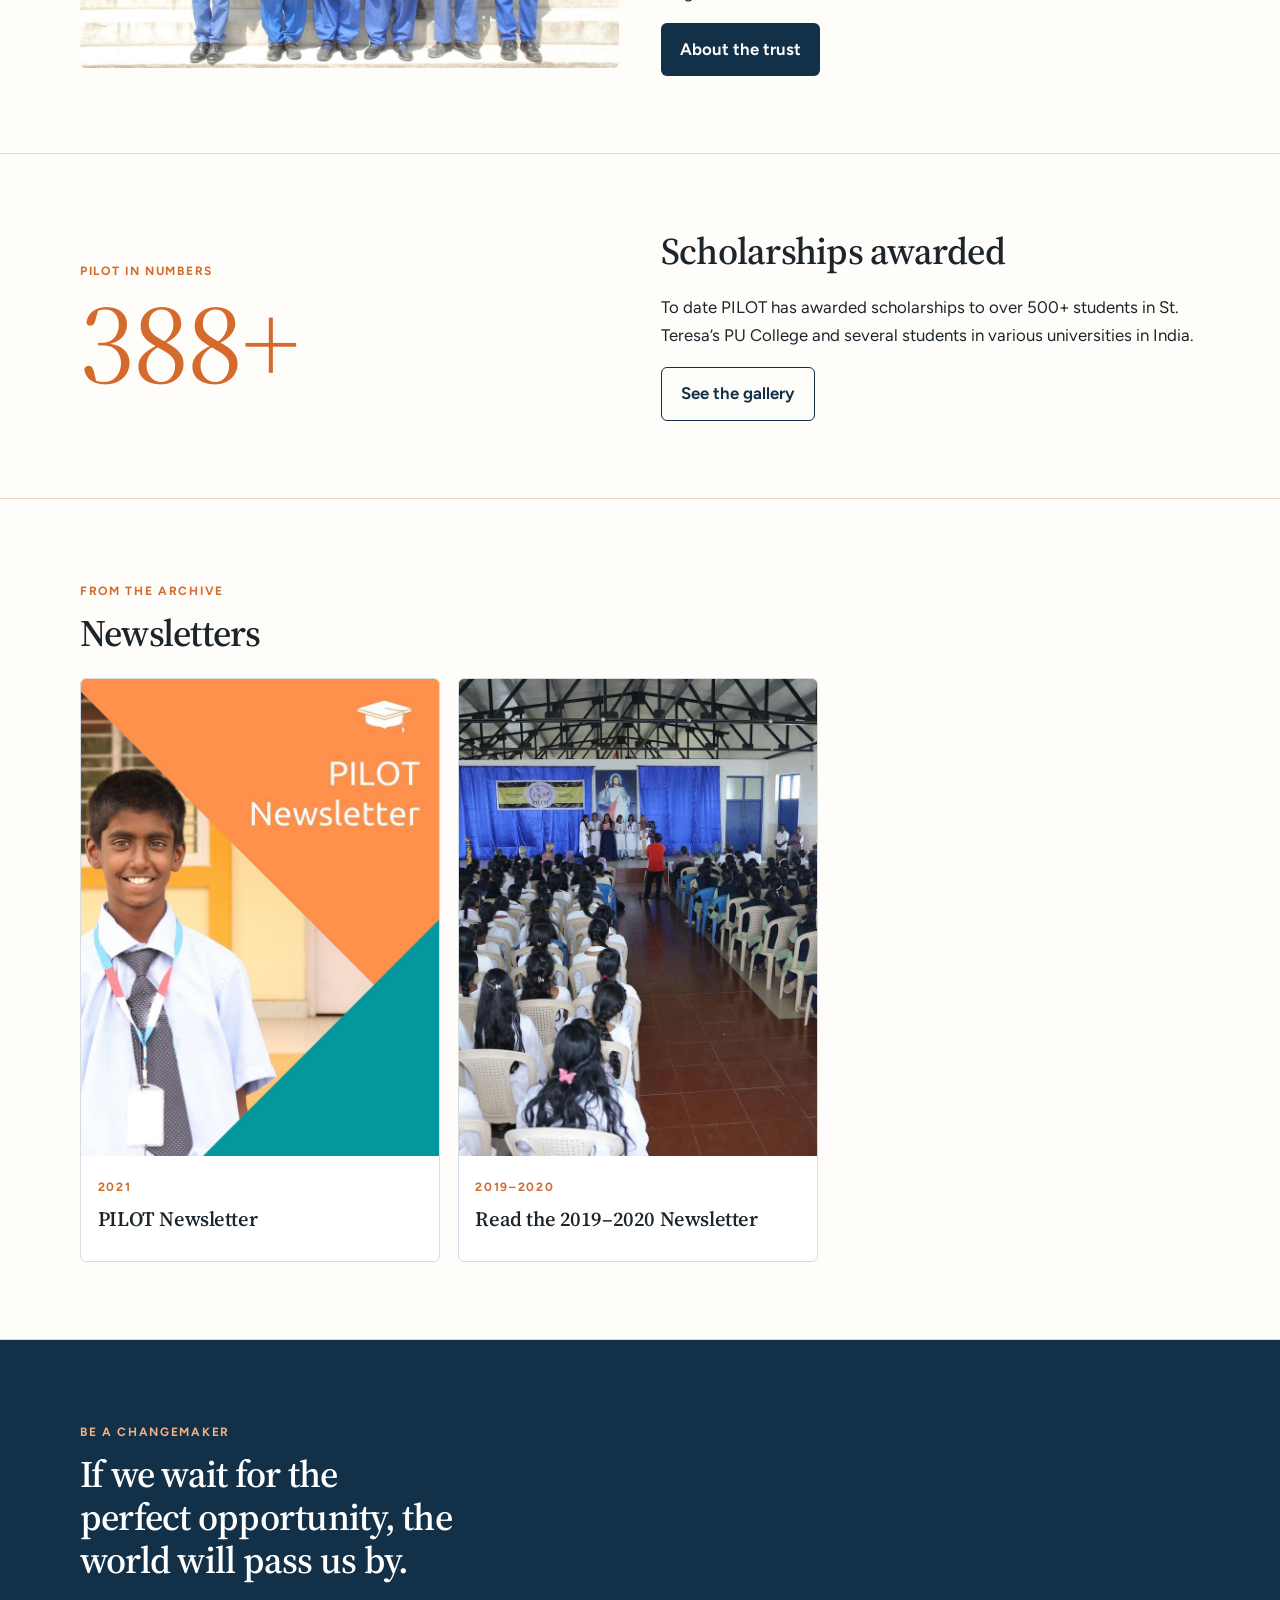
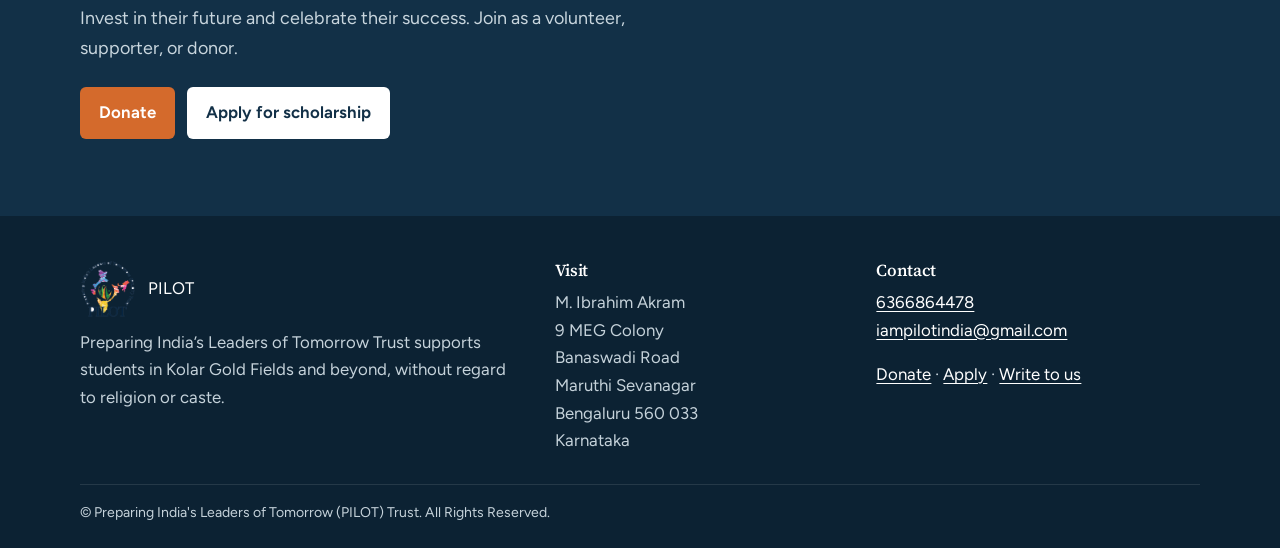
==== commit 6349f699: "Show a video poster, rebuild initiatives from the live photos with captions, and settle the menu. Co" ====
--- a/index.html
+++ b/index.html
@@ -9,7 +9,7 @@
   <link rel="preconnect" href="https://fonts.googleapis.com">
   <link rel="preconnect" href="https://fonts.gstatic.com" crossorigin>
   <link href="https://fonts.googleapis.com/css2?family=Figtree:wght@400;600;700&family=Source+Serif+4:opsz,wght@8..60,500;8..60,600&display=swap" rel="stylesheet">
-  <link rel="stylesheet" href="css/styles.css?v=9">
+  <link rel="stylesheet" href="css/styles.css?v=10">
 </head>
 <body>
 <a class="skip" href="#main">Skip to content</a>
@@ -30,9 +30,9 @@
         <a href="financials.html">Financials</a>
         <a href="gallery.html">Gallery</a>
         <a href="initiatives.html">Initiatives</a>
+        <a class="nav-donate" href="donate.html">Donate</a>
       </nav>
       <button class="nav-toggle" type="button" aria-expanded="false" aria-controls="nav">Menu</button>
-      <a class="header-donate" href="donate.html">Donate</a>
     </div>
   </div>
 </header>
@@ -172,6 +172,6 @@
   </div>
   <div class="wrap legal">© Preparing India's Leaders of Tomorrow (PILOT) Trust. All Rights Reserved.</div>
 </footer>
-<script src="js/main.js?v=2"></script>
+<script src="js/main.js?v=3"></script>
 </body>
 </html>
--- a/css/styles.css
+++ b/css/styles.css
@@ -184,7 +184,7 @@
 .nav {
   display: flex;
   align-items: center;
-  gap: 1.35rem;
+  gap: 2rem;
   padding: 0;
   background: none;
 }
@@ -217,27 +217,20 @@
   cursor: pointer;
 }
 
+.nav-donate {
+  color: var(--saffron);
+  font-weight: 650;
+}
+
+.nav-donate:hover { color: var(--saffron-hover); }
+
 .header-donate {
-  flex-shrink: 0;
-  padding: 0.15rem 0;
-  background: none;
   color: var(--saffron);
-  font-size: 0.92rem;
   font-weight: 650;
   text-decoration: none;
-  border-radius: 0;
-}
-
-.header-donate:hover {
-  background: none;
-  color: var(--saffron-hover);
-}
-
-.header-donate[aria-current="page"] {
-  box-shadow: inset 0 -2px 0 #d46a2c;
-}
-
-.header-inner > .header-donate { margin-left: auto; }
+}
+
+.header-donate:hover { color: var(--saffron-hover); }
 
 .site-footer .brand { color: #fff; }
 .site-footer .brand:hover { color: #fff; }
@@ -519,9 +512,23 @@
 
 .masonry figcaption {
   color: var(--ink);
+  font-size: 0.9rem;
+  line-height: 1.4;
+  padding: 0.9rem 1rem 1.05rem;
+}
+
+.masonry figcaption strong {
+  display: block;
+  font-family: var(--serif);
+  font-size: 1.05rem;
+  font-weight: 600;
+  margin-bottom: 0.25rem;
+}
+
+.masonry figcaption span {
+  display: block;
+  color: var(--muted);
   font-size: 0.86rem;
-  line-height: 1.4;
-  padding: 0.7rem 0.8rem 0.85rem;
 }
 
 .donate-grid {
@@ -669,13 +676,51 @@
   overflow: hidden;
 }
 
-.video iframe {
+.video iframe,
+.video-thumb {
   position: absolute;
   inset: 0;
   width: 100%;
   height: 100%;
   border: 0;
 }
+
+.video-thumb {
+  padding: 0;
+  background: #000;
+  cursor: pointer;
+}
+
+.video-thumb img {
+  width: 100%;
+  height: 100%;
+  object-fit: cover;
+  display: block;
+}
+
+.video-thumb .play {
+  position: absolute;
+  left: 50%;
+  top: 50%;
+  width: 74px;
+  height: 74px;
+  transform: translate(-50%, -50%);
+  border-radius: 50%;
+  background: #d46a2c;
+  box-shadow: 0 10px 28px rgba(0, 0, 0, 0.35);
+}
+
+.video-thumb .play::after {
+  content: "";
+  position: absolute;
+  left: 29px;
+  top: 25px;
+  border-style: solid;
+  border-width: 12px 0 12px 20px;
+  border-color: transparent transparent transparent #fff;
+}
+
+.video-thumb:hover .play { background: #c05c22; }
 
 .lightbox {
   position: fixed;
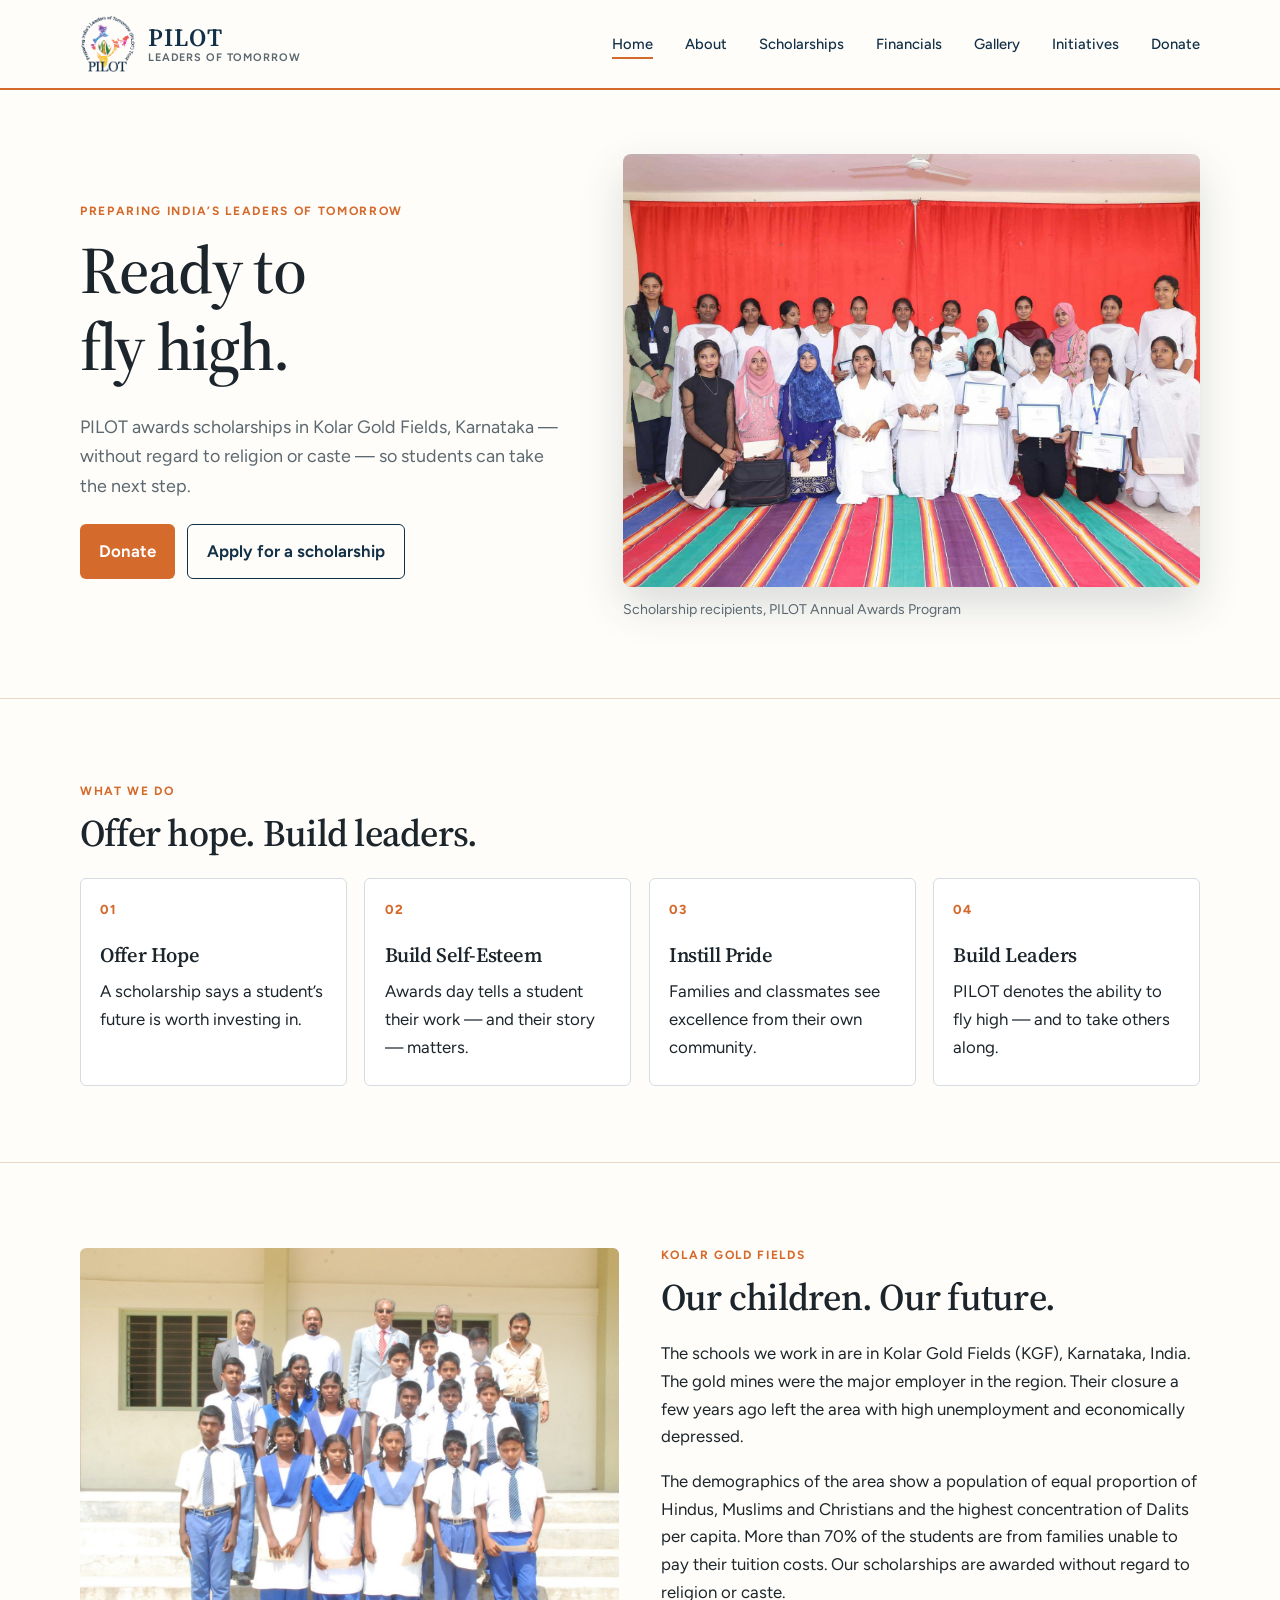
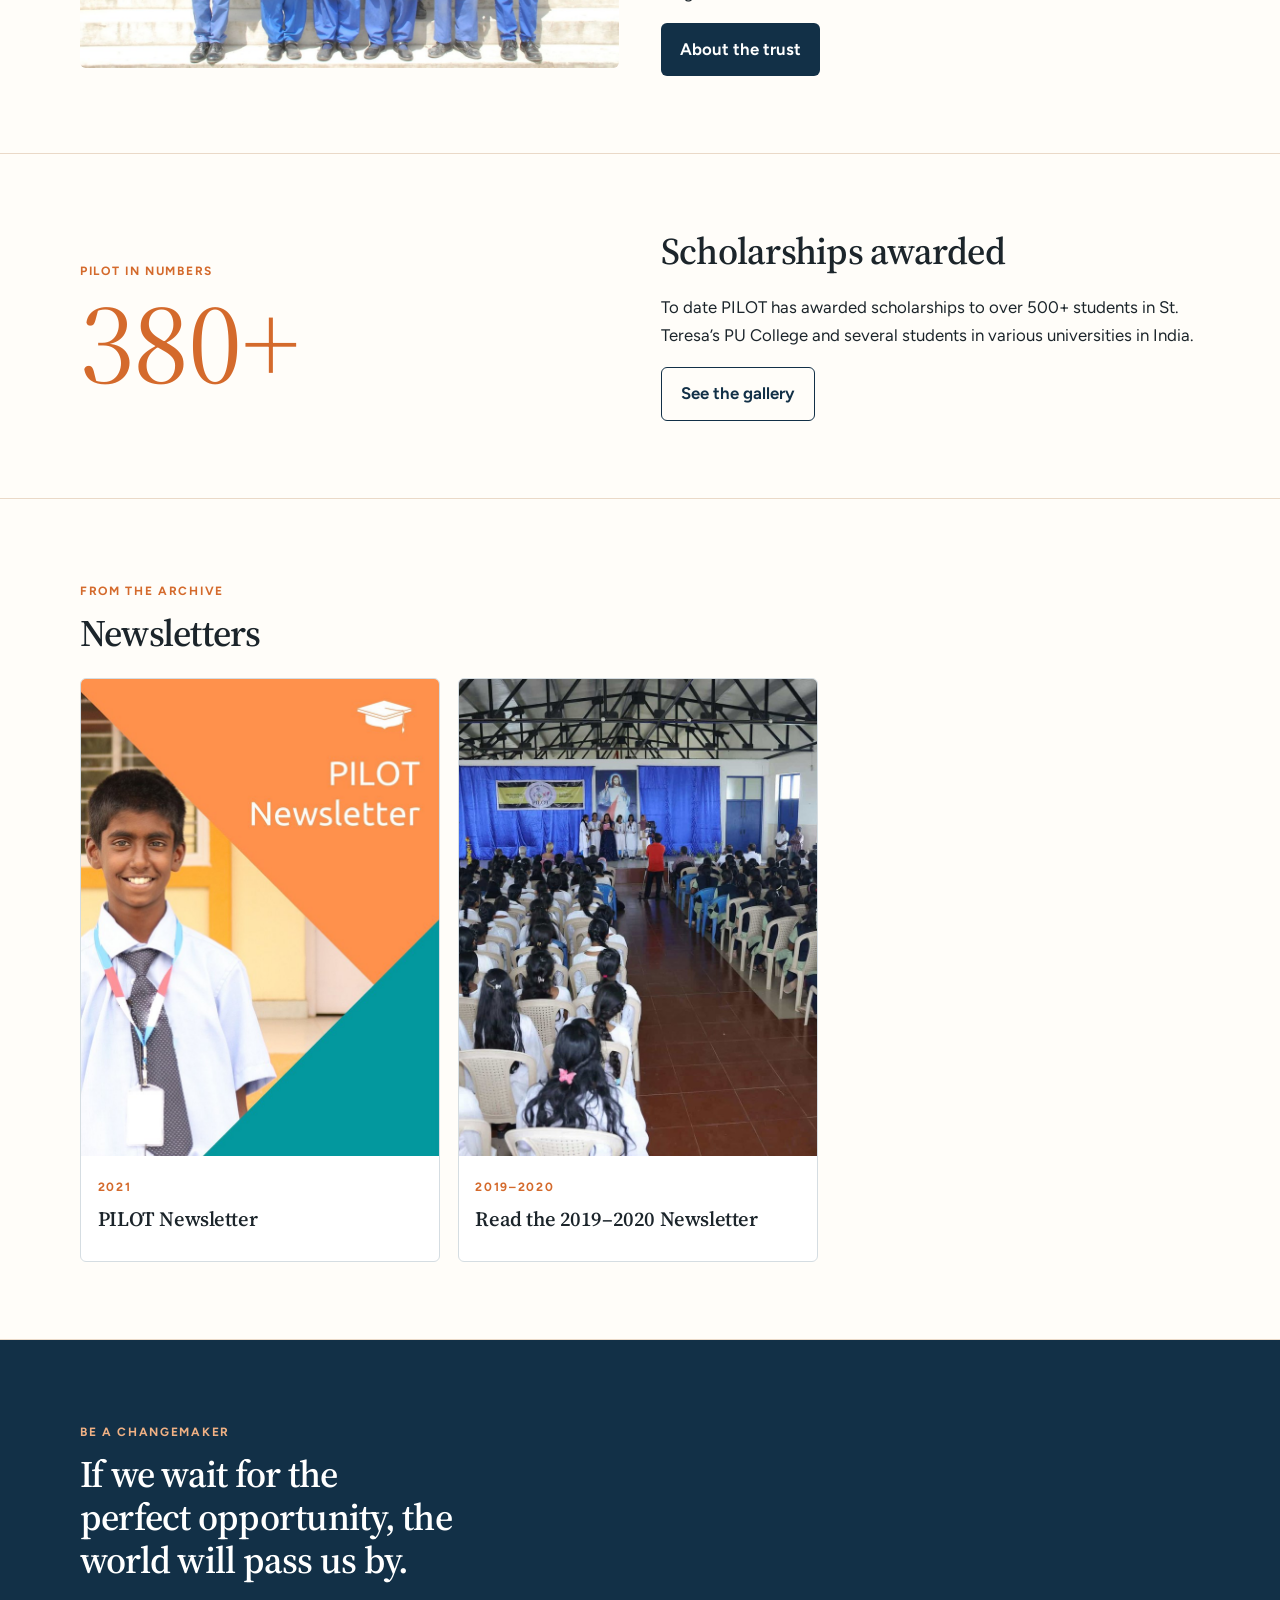
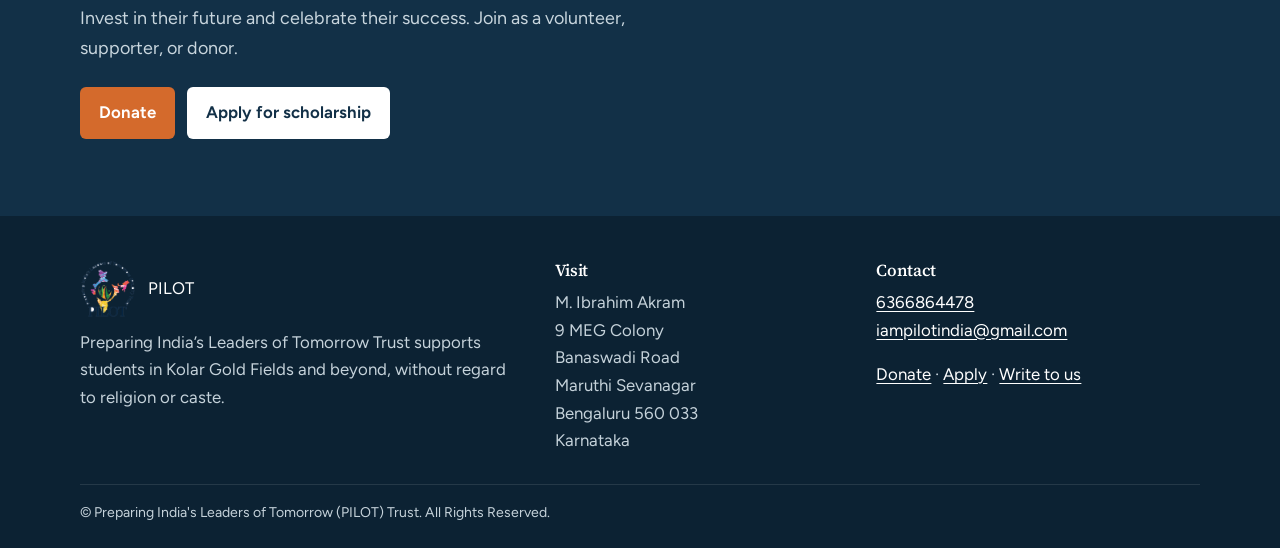
==== commit 6be454a7: "Use a generated awards poster, put the Bengaluru address on Donate, and crop initiative photos to pe" ====
--- a/index.html
+++ b/index.html
@@ -9,7 +9,7 @@
   <link rel="preconnect" href="https://fonts.googleapis.com">
   <link rel="preconnect" href="https://fonts.gstatic.com" crossorigin>
   <link href="https://fonts.googleapis.com/css2?family=Figtree:wght@400;600;700&family=Source+Serif+4:opsz,wght@8..60,500;8..60,600&display=swap" rel="stylesheet">
-  <link rel="stylesheet" href="css/styles.css?v=10">
+  <link rel="stylesheet" href="css/styles.css?v=12">
 </head>
 <body>
 <a class="skip" href="#main">Skip to content</a>
@@ -172,6 +172,6 @@
   </div>
   <div class="wrap legal">© Preparing India's Leaders of Tomorrow (PILOT) Trust. All Rights Reserved.</div>
 </footer>
-<script src="js/main.js?v=3"></script>
+<script src="js/main.js?v=5"></script>
 </body>
 </html>
--- a/css/styles.css
+++ b/css/styles.css
@@ -1,3 +1,4 @@
+/* PILOT Trust — shared layout, type, and color */
 :root {
   --navy: #123047;
   --navy-2: #0c2233;
@@ -73,6 +74,7 @@
 p { margin: 0 0 1em; }
 p:last-child { margin-bottom: 0; }
 
+/* Skip link and page frame */
 .skip {
   position: absolute;
   left: 1rem;
@@ -107,6 +109,7 @@
   max-width: 38rem;
 }
 
+/* Sticky header + text nav. Donate stays a link, not a filled button. */
 .site-header {
   position: sticky;
   top: 0;
@@ -236,6 +239,7 @@
 .site-footer .brand:hover { color: #fff; }
 .site-footer .brand-text small { color: #9eb0ba; }
 
+/* Buttons */
 .btn {
   display: inline-flex;
   align-items: center;
@@ -265,6 +269,7 @@
 .btn-light { background: #fff; color: var(--navy); }
 .btn-light:hover { background: rgba(255, 253, 249, 0.92); color: var(--navy); }
 
+/* Interior heroes and the home split */
 .hero { padding: clamp(2.6rem, 5.5vw, 4.5rem) 0 0.4rem; }
 
 .home-hero {
@@ -329,6 +334,7 @@
   margin-top: 0.65rem;
 }
 
+/* Page bands. Cream throughout — never a cool gray fill. */
 .section { padding: clamp(3.2rem, 6vw, 5.2rem) 0; }
 .section-mist { background: var(--paper); }
 
@@ -479,6 +485,7 @@
   margin-top: 1.4rem;
 }
 
+/* Photo masonry: contain, not cover-crop */
 .masonry {
   column-count: 3;
   column-gap: 1rem;
@@ -531,6 +538,7 @@
   font-size: 0.86rem;
 }
 
+/* Donate amounts and cheque / bank cards */
 .donate-grid {
   display: grid;
   grid-template-columns: 1fr 1fr;
@@ -654,6 +662,7 @@
 .essay ol { padding-left: 1.15rem; margin: 0; }
 .essay li + li { margin-top: 0.7rem; }
 
+/* Gallery video poster — click swaps in the YouTube iframe */
 .video-feature {
   max-width: 860px;
 }
@@ -722,6 +731,7 @@
 
 .video-thumb:hover .play { background: #c05c22; }
 
+/* Full-screen photo viewer */
 .lightbox {
   position: fixed;
   inset: 0;
@@ -759,6 +769,7 @@
   cursor: pointer;
 }
 
+/* Footer stays navy-2 */
 .site-footer {
   background: var(--navy-2);
   color: #c5d2da;
@@ -795,6 +806,7 @@
   display: none !important;
 }
 
+/* Breakpoints */
 @media (max-width: 980px) {
   .grid-4,
   .grid-3,
